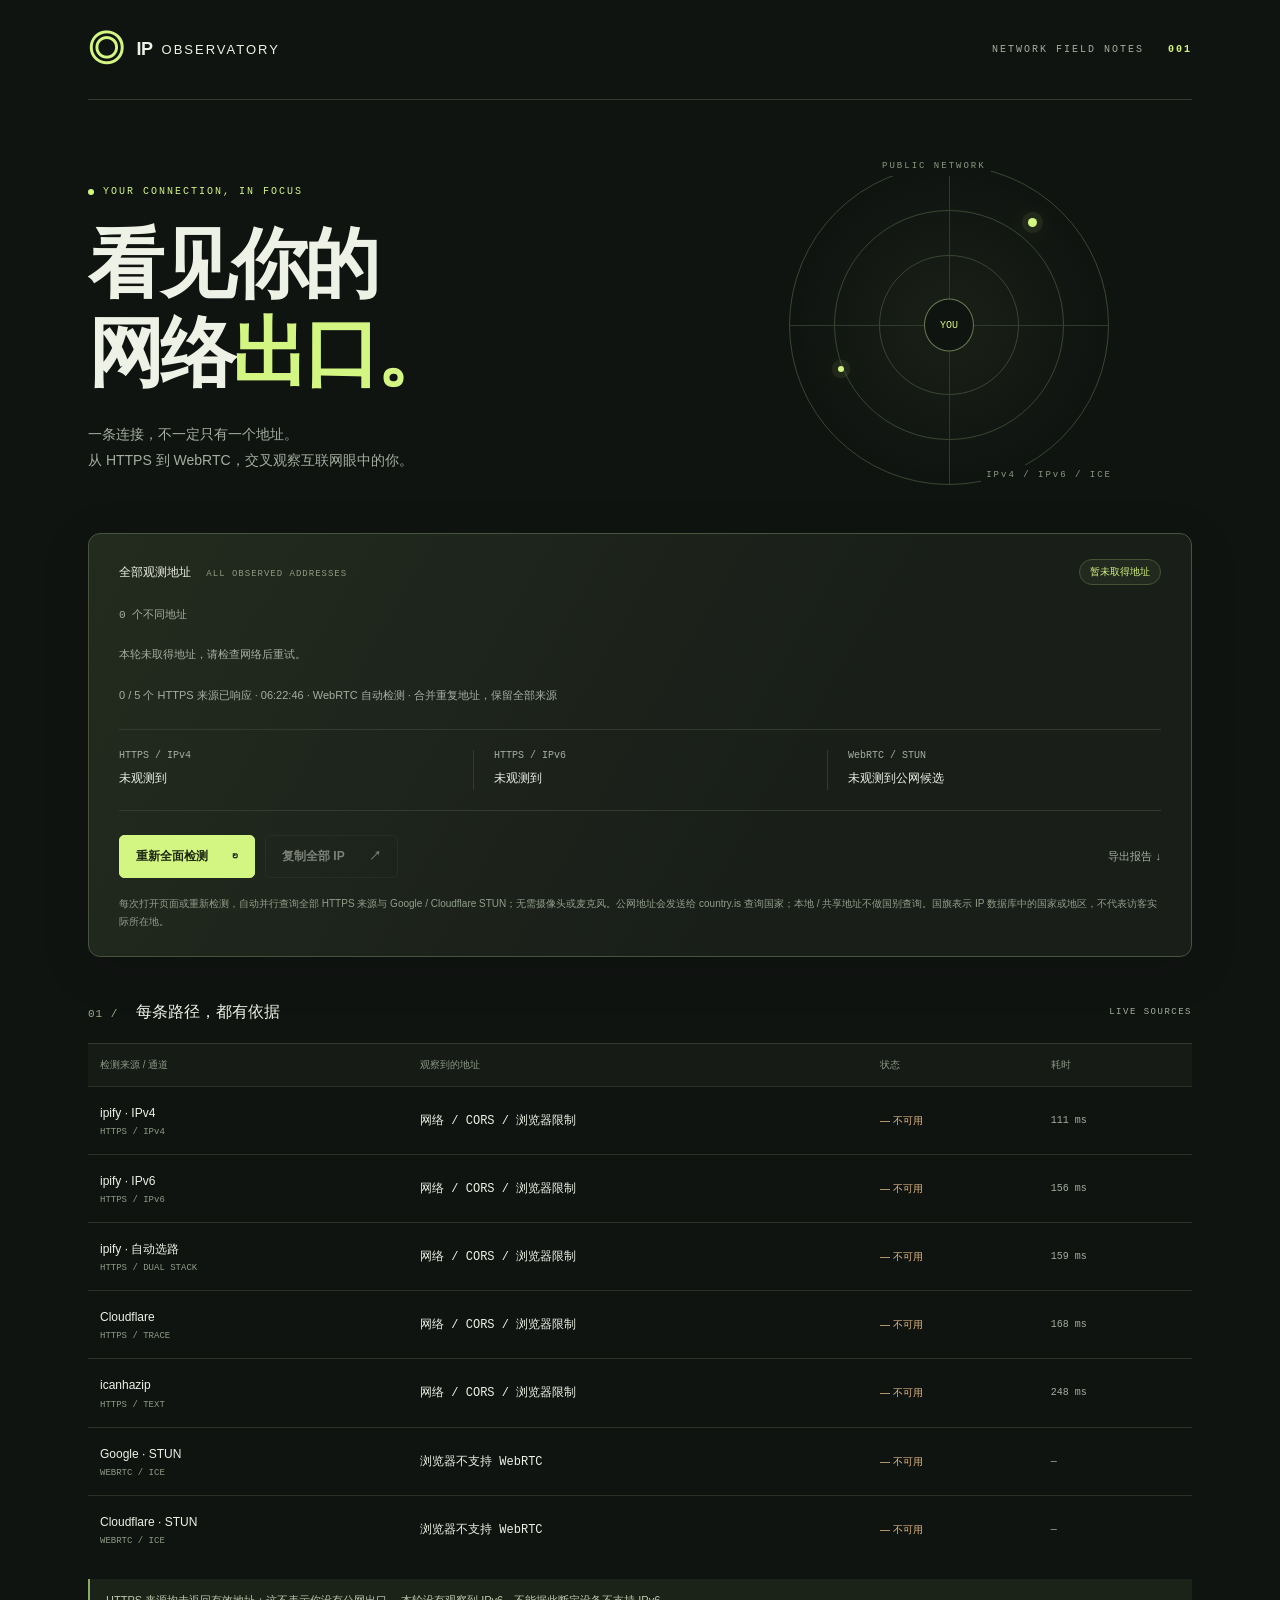
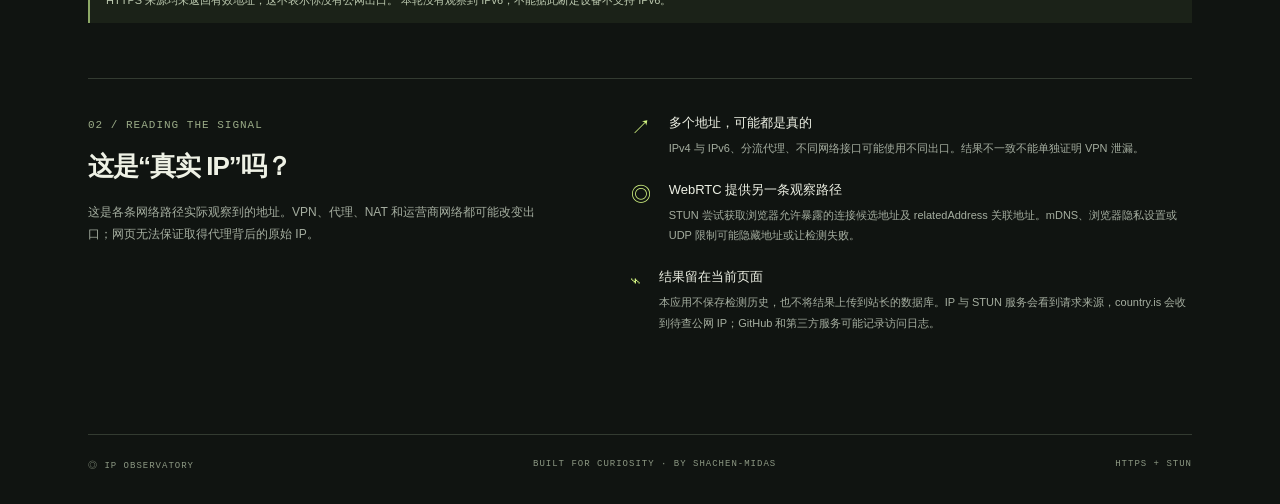
==== index.html @ 8e36e3ac "Show all observed IP addresses with country flags Run HTTPS and both STUN probes automatically on lo" ====
<!doctype html>
<html lang="zh-CN">
<head>
  <meta charset="utf-8">
  <meta name="viewport" content="width=device-width, initial-scale=1">
  <meta name="description" content="用多个独立来源检测你的公网 IPv4、IPv6 与 WebRTC 网络地址。看清每条连接的出口。">
  <meta name="referrer" content="no-referrer">
  <meta http-equiv="Content-Security-Policy" content="default-src 'self'; script-src 'self'; style-src 'self'; connect-src https://api.ipify.org https://api6.ipify.org https://api64.ipify.org https://www.cloudflare.com https://icanhazip.com https://api.country.is; img-src 'self' data:; base-uri 'none'; form-action 'none'; object-src 'none'">
  <meta name="theme-color" content="#101411">
  <title>IP Observatory · 看见你的网络出口</title>
  <link rel="icon" href="./favicon.svg" type="image/svg+xml">
  <link rel="stylesheet" href="./style.css">
  <script src="./app.js" defer></script>
</head>
<body>
  <div class="shell">
    <header><a class="brand" href="./" aria-label="IP Observatory 首页"><span class="brand-icon">◎</span> IP<span class="brand-light">OBSERVATORY</span></a><span class="edition">NETWORK FIELD NOTES <b>001</b></span></header>
    <main>
      <section class="intro"><div><p class="eyebrow"><span class="dot"></span> YOUR CONNECTION, IN FOCUS</p><h1>看见你的<br>网络<span class="accent">出口。</span></h1><p class="lede">一条连接，不一定只有一个地址。<br>从 HTTPS 到 WebRTC，交叉观察互联网眼中的你。</p></div><div class="radar" aria-hidden="true"><div class="ring r1"></div><div class="ring r2"></div><div class="ring r3"></div><div class="cross horizontal"></div><div class="cross vertical"></div><span class="radar-center">YOU</span><span class="radar-point p1"></span><span class="radar-point p2"></span><span class="radar-label">PUBLIC NETWORK</span><span class="radar-number">IPv4 / IPv6 / ICE</span></div></section>
      <section class="reading" aria-labelledby="reading-title">
        <div class="section-top"><h2 id="reading-title">全部观测地址 <span>ALL OBSERVED ADDRESSES</span></h2><span id="run-status" role="status">准备检测</span></div>
        <p id="address-count" class="address-count" role="status">正在收集地址…</p><div id="all-addresses" class="address-grid"></div>
        <p id="observation-note" class="muted">等待查询源响应。所有结果均来自本次连接。</p>
        <div class="metrics"><div><span>HTTPS / IPv4</span><strong id="ipv4">检测中…</strong></div><div><span>HTTPS / IPv6</span><strong id="ipv6">检测中…</strong></div><div><span>WebRTC / STUN</span><strong id="rtc-summary">检测中…</strong></div></div>
        <div class="action-row"><button id="refresh" class="button primary">重新全面检测 <span>↻</span></button><button id="copy" class="button secondary" disabled>复制全部 IP <span>↗</span></button><button id="export" class="text-button" disabled>导出报告 ↓</button></div>
        <p class="disclosure">每次打开页面或重新检测，自动并行查询全部 HTTPS 来源与 Google / Cloudflare STUN；无需摄像头或麦克风。公网地址会发送给 country.is 查询国家；本地 / 共享地址不做国别查询。国旗表示 IP 数据库中的国家或地区，不代表访客实际所在地。</p>
      </section>
      <section class="sources" aria-labelledby="sources-title"><div class="section-heading"><h2 id="sources-title"><span class="index">01 /</span> 每条路径，都有依据</h2><span class="mono">LIVE SOURCES</span></div><div class="table-wrap"><table><thead><tr><th>检测来源 / 通道</th><th>观察到的地址</th><th>状态</th><th>耗时</th></tr></thead><tbody id="source-rows"></tbody></table></div><p id="comparison" class="observation" role="status">正在对照各来源的观测结果…</p></section>
      <section class="explain"><div><span class="index">02 / READING THE SIGNAL</span><h2>这是“真实 IP”吗？</h2><p>这是各条网络路径实际观察到的地址。VPN、代理、NAT 和运营商网络都可能改变出口；网页无法保证取得代理背后的原始 IP。</p></div><div class="notes"><article><span>↗</span><div><h3>多个地址，可能都是真的</h3><p>IPv4 与 IPv6、分流代理、不同网络接口可能使用不同出口。结果不一致不能单独证明 VPN 泄漏。</p></div></article><article><span>◎</span><div><h3>WebRTC 提供另一条观察路径</h3><p>STUN 尝试获取浏览器允许暴露的连接候选地址及 relatedAddress 关联地址。mDNS、浏览器隐私设置或 UDP 限制可能隐藏地址或让检测失败。</p></div></article><article><span>⌁</span><div><h3>结果留在当前页面</h3><p>本应用不保存检测历史，也不将结果上传到站长的数据库。IP 与 STUN 服务会看到请求来源，country.is 会收到待查公网 IP；GitHub 和第三方服务可能记录访问日志。</p></div></article></div></section>
      <noscript><p class="observation">此检测需要 JavaScript。请启用后重新加载页面。</p></noscript>
      <p id="notice" class="notice" role="status"></p>
    </main>
    <footer><span>◎ IP OBSERVATORY</span><span>BUILT FOR CURIOSITY · BY SHACHEN-MIDAS</span><span>HTTPS + STUN</span></footer>
  </div>
</body>
</html>
---- style.css ----
:root{color-scheme:dark;--bg:#101411;--panel:#191e19;--line:#333b31;--text:#eef1e5;--muted:#a5aea0;--lime:#d3f582;--mono:ui-monospace,SFMono-Regular,Consolas,monospace}*{box-sizing:border-box}body{margin:0;background:var(--bg);color:var(--text);font-family:Inter,-apple-system,BlinkMacSystemFont,"Segoe UI","PingFang SC","Microsoft YaHei",sans-serif}button,a{-webkit-tap-highlight-color:transparent}button{font:inherit;cursor:pointer}button:disabled{cursor:default;opacity:.45}button:focus-visible,a:focus-visible{outline:2px solid var(--lime);outline-offset:5px}a{color:inherit;text-decoration:none}.shell{max-width:1200px;padding:0 48px;margin:auto}header{height:100px;display:flex;justify-content:space-between;align-items:center;border-bottom:1px solid var(--line)}.brand{display:flex;gap:9px;align-items:center;font-weight:800;font-size:18px;letter-spacing:-.5px}.brand-icon{font-size:36px;color:var(--lime);margin-right:4px}.brand-light{font-weight:400;font-size:13px;letter-spacing:2px}.edition{font:10px var(--mono);letter-spacing:2px;color:var(--muted)}.edition b{color:var(--lime);margin-left:16px}.intro{display:grid;grid-template-columns:1.2fr 1fr;align-items:center;gap:35px;padding:65px 0 48px}.eyebrow{font:10px var(--mono);letter-spacing:2px;color:var(--lime);display:flex;align-items:center;gap:9px}.dot{width:6px;height:6px;background:var(--lime);border-radius:50%;display:inline-block}h1{font-size:clamp(48px,6vw,76px);line-height:1.17;letter-spacing:-4px;margin:23px 0}.accent{color:var(--lime)}.lede{font-size:14px;line-height:1.9;color:var(--muted);margin:0}.radar{width:320px;height:320px;justify-self:center;position:relative;background:radial-gradient(circle,#d3f5820d,transparent 68%)}.ring{border:1px solid #3a4633;border-radius:50%;position:absolute;inset:0}.r2{inset:45px}.r3{inset:90px}.cross{position:absolute;background:#303b2d}.horizontal{height:1px;width:100%;top:50%}.vertical{width:1px;height:100%;left:50%}.radar-center{position:absolute;top:50%;left:50%;transform:translate(-50%,-50%);border:1px solid #687751;background:var(--bg);border-radius:50%;padding:20px 15px;font:10px var(--mono);color:var(--lime)}.radar-point{width:9px;height:9px;border-radius:50%;background:var(--lime);position:absolute;box-shadow:0 0 0 6px #d3f58212,0 0 24px #d3f58260}.p1{top:53px;right:72px}.p2{bottom:113px;left:49px;width:6px;height:6px}.radar-label,.radar-number{position:absolute;font:9px var(--mono);letter-spacing:2px;color:#899880;background:var(--bg);padding:5px}.radar-label{top:-9px;left:88px}.radar-number{bottom:0;right:-8px}.reading{border:1px solid #48533e;border-radius:12px;padding:25px 30px;background:linear-gradient(120deg,#232b1e,var(--panel) 65%);box-shadow:0 12px 50px #0002}.section-top{display:flex;justify-content:space-between;align-items:center;gap:10px}.section-top h2{font-size:12px;font-weight:500;margin:0}.section-top h2 span{color:#8e9b81;font:9px var(--mono);letter-spacing:1px;margin-left:12px}#run-status{font-size:10px;color:var(--lime);background:#d3f5820c;border:1px solid #475336;border-radius:20px;padding:5px 10px;white-space:nowrap}.primary-line{display:flex;align-items:center;gap:20px;justify-content:space-between;margin-top:27px}.primary-ip{font:clamp(25px,4.3vw,52px) var(--mono);font-weight:500;letter-spacing:-2px;color:var(--lime);margin:0;overflow-wrap:anywhere;min-width:0}.icon-button{white-space:nowrap;font-size:11px;color:var(--muted);background:transparent;border:1px solid var(--line);border-radius:6px;padding:9px 12px}.muted{font-size:11px;color:var(--muted);line-height:1.7}.metrics{display:grid;grid-template-columns:1fr 1fr 1fr;border-top:1px solid var(--line);border-bottom:1px solid var(--line);margin-top:25px;padding:20px 0;gap:20px}.metrics>div+div{border-left:1px solid var(--line);padding-left:20px}.metrics span{display:block;font:10px var(--mono);color:var(--muted);margin-bottom:9px}.metrics strong{font:12px var(--mono);line-height:1.6;overflow-wrap:anywhere;display:block}.action-row{display:flex;gap:10px;margin-top:24px;align-items:center}.button{font-size:12px;font-weight:600;padding:12px 16px;border-radius:5px;border:1px solid var(--line);display:flex;gap:24px;justify-content:space-between}.primary{background:var(--lime);color:#1c2714;border-color:var(--lime)}.secondary{background:transparent;color:var(--text)}.button:hover:not(:disabled){filter:brightness(1.13)}.text-button{background:none;border:0;color:var(--muted);font-size:11px;margin-left:auto;padding:12px 0}.disclosure{font-size:10px;line-height:1.8;color:#929e8b;margin:17px 0 0}.sources{margin-top:45px}.section-heading{display:flex;justify-content:space-between;align-items:center;margin-bottom:20px}.section-heading h2{font-size:16px;font-weight:500;margin:0}.index{font:11px var(--mono);color:#9aab87;letter-spacing:1px;margin-right:13px}.mono{font:9px var(--mono);letter-spacing:1.5px;color:var(--muted)}.table-wrap{overflow-x:auto;border-top:1px solid var(--line)}table{width:100%;border-collapse:collapse;text-align:left;font-size:12px}th{color:#8b9784;font-weight:400;font-size:10px;padding:14px 12px;background:#161b16}td{padding:17px 12px;border-top:1px solid #2a3228;line-height:1.6}td:first-child{width:29%}td:nth-child(2){font:12px var(--mono);overflow-wrap:anywhere;max-width:350px}td:last-child{font:10px var(--mono);color:var(--muted);white-space:nowrap}td small{display:block;font:9px var(--mono);color:#8e9b86;margin-top:4px}.status{font-size:10px;white-space:nowrap;color:var(--muted)}.status.ok{color:var(--lime)}.status.error{color:#e7bc84}.observation{font-size:11px;line-height:1.8;background:#1b2218;border-left:2px solid #8da866;padding:12px 16px;color:#bcc9af;margin:16px 0 0}.explain{border-top:1px solid var(--line);margin-top:55px;padding:35px 0 45px;display:grid;grid-template-columns:1fr 1.2fr;gap:75px}.explain h2{font-size:26px;letter-spacing:-1px;margin:17px 0}.explain p{font-size:12px;line-height:1.9;color:var(--muted);margin:0}.notes article{display:flex;gap:18px;margin-bottom:22px}.notes article>span{color:var(--lime);font-size:20px}.notes h3{font-size:13px;font-weight:500;margin:0 0 6px}.notes p{font-size:11px}footer{border-top:1px solid var(--line);padding:24px 0 35px;display:flex;justify-content:space-between;font:9px var(--mono);letter-spacing:1px;color:#8c9883}.notice{font-size:12px;color:var(--lime);min-height:18px;margin:0 0 15px}@media(max-width:700px){.shell{padding:0 20px}header{height:76px}.edition{display:none}.intro{padding:38px 0 30px;gap:5px;grid-template-columns:1.3fr .8fr}h1{font-size:45px;letter-spacing:-2px}.eyebrow{font-size:8px;letter-spacing:1px}.lede{font-size:11px}.radar{width:135px;height:135px}.r2{inset:20px}.r3{inset:40px}.radar-center{padding:10px 7px;font-size:7px}.p1{top:25px;right:26px}.p2{bottom:40px;left:15px}.radar-label{display:none}.radar-number{font-size:6px;right:-5px;bottom:-16px;letter-spacing:.5px}.reading{padding:20px 17px}.section-top h2 span{display:none}.primary-ip{font-size:29px;letter-spacing:-1px}.primary-line{gap:10px}.metrics{grid-template-columns:1fr;gap:14px;padding:17px 0}.metrics>div{display:grid;grid-template-columns:105px 1fr}.metrics>div+div{padding:0;border:0}.metrics span{margin:3px 0 0}.action-row{flex-wrap:wrap}.button{font-size:11px;padding:11px;gap:10px}.text-button{font-size:10px}.section-heading h2{font-size:14px}.section-heading>.mono{display:none}td,th{padding:12px 8px}td:first-child{min-width:115px}td:nth-child(2){min-width:145px}.explain{grid-template-columns:1fr;gap:27px;margin-top:35px}.explain h2{font-size:24px}footer{gap:20px;line-height:1.7;font-size:8px}footer>span:last-child{display:none}}@media(prefers-reduced-motion:no-preference){.radar-point{animation:signal 4s ease-in-out infinite}.p2{animation-delay:2s}@keyframes signal{50%{box-shadow:0 0 0 10px #d3f58208,0 0 30px #d3f58280}}}

/* Every observed address has equal prominence; long IPv6 strings wrap. */
.address-count{font:11px var(--mono);color:var(--muted);margin:22px 0 12px}
.address-grid{display:grid;grid-template-columns:repeat(auto-fit,minmax(min(100%,310px),1fr));gap:12px}
.address-card{border:1px solid #48533e;border-radius:7px;padding:17px;background:#10141160;min-width:0}
.address-card strong{display:block;font:17px var(--mono);line-height:1.65;color:var(--lime);overflow-wrap:anywhere}
.address-card p{font-size:10px;line-height:1.8;color:var(--muted);margin:9px 0 0;overflow-wrap:anywhere}
.source-address+.source-address{margin-top:14px}
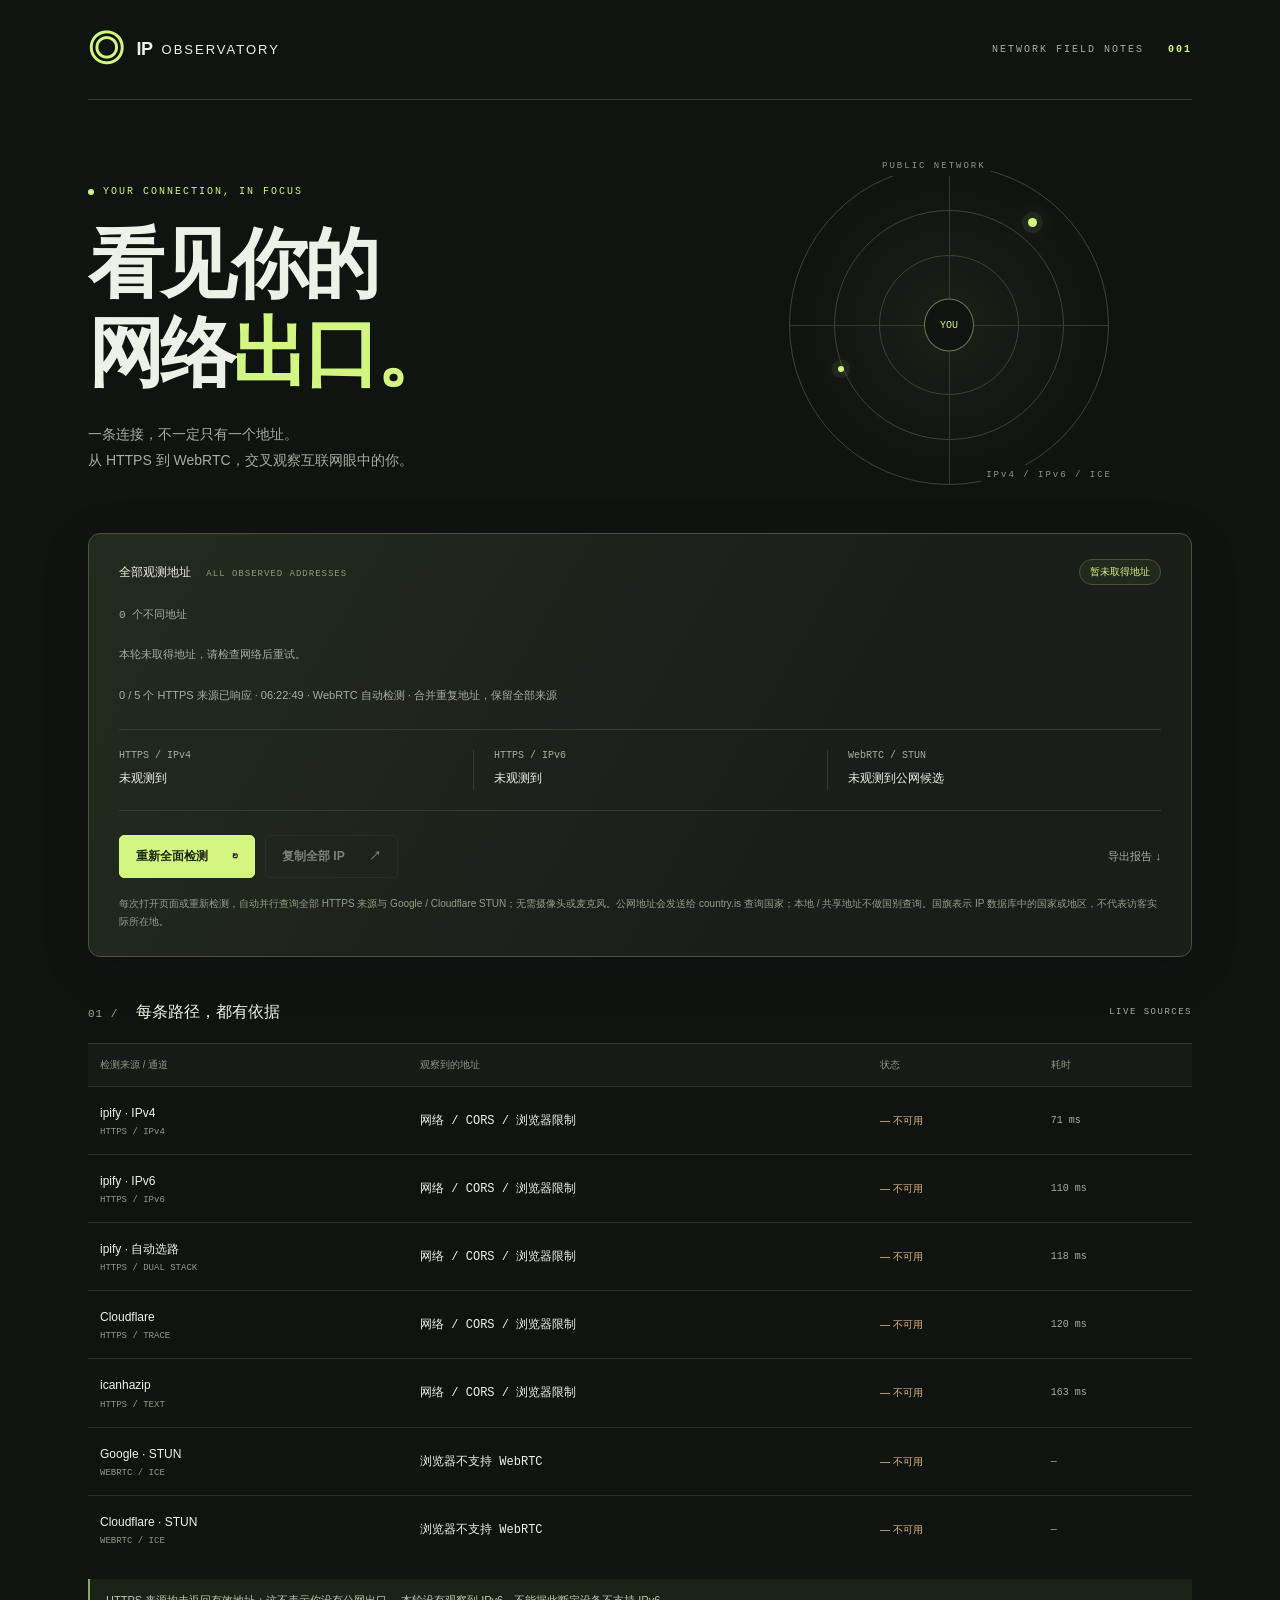
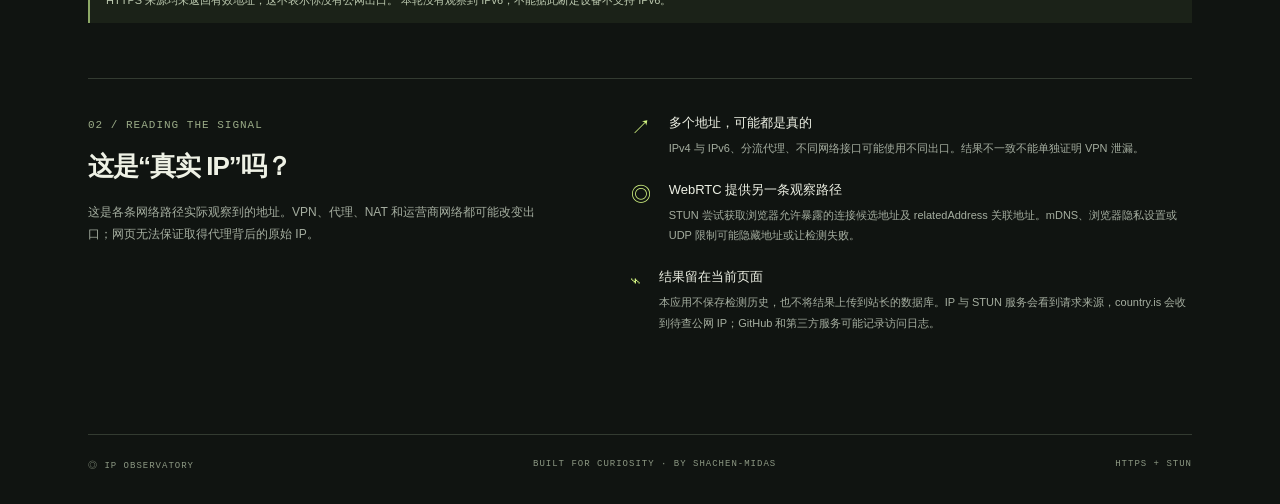
==== commit f212bad5: "Prevent stale assets from leaving IP detection stuck Reproduced both old-script/new-HTML and new-scr" ====
--- a/index.html
+++ b/index.html
@@ -1,5 +1,5 @@
 <!doctype html>
-<html lang="zh-CN">
+<html lang="zh-CN" data-asset-version="20261010-3">
 <head>
   <meta charset="utf-8">
   <meta name="viewport" content="width=device-width, initial-scale=1">
@@ -9,8 +9,8 @@
   <meta name="theme-color" content="#101411">
   <title>IP Observatory · 看见你的网络出口</title>
   <link rel="icon" href="./favicon.svg" type="image/svg+xml">
-  <link rel="stylesheet" href="./style.css">
-  <script src="./app.js" defer></script>
+  <link rel="stylesheet" href="./style.css?v=20261010-3">
+  <script src="./app.js?v=20261010-3" defer></script>
 </head>
 <body>
   <div class="shell">
@@ -19,16 +19,16 @@
       <section class="intro"><div><p class="eyebrow"><span class="dot"></span> YOUR CONNECTION, IN FOCUS</p><h1>看见你的<br>网络<span class="accent">出口。</span></h1><p class="lede">一条连接，不一定只有一个地址。<br>从 HTTPS 到 WebRTC，交叉观察互联网眼中的你。</p></div><div class="radar" aria-hidden="true"><div class="ring r1"></div><div class="ring r2"></div><div class="ring r3"></div><div class="cross horizontal"></div><div class="cross vertical"></div><span class="radar-center">YOU</span><span class="radar-point p1"></span><span class="radar-point p2"></span><span class="radar-label">PUBLIC NETWORK</span><span class="radar-number">IPv4 / IPv6 / ICE</span></div></section>
       <section class="reading" aria-labelledby="reading-title">
         <div class="section-top"><h2 id="reading-title">全部观测地址 <span>ALL OBSERVED ADDRESSES</span></h2><span id="run-status" role="status">准备检测</span></div>
-        <p id="address-count" class="address-count" role="status">正在收集地址…</p><div id="all-addresses" class="address-grid"></div>
+        <p id="address-count" class="address-count" role="status">等待检测程序启动…</p><div id="all-addresses" class="address-grid"></div>
         <p id="observation-note" class="muted">等待查询源响应。所有结果均来自本次连接。</p>
-        <div class="metrics"><div><span>HTTPS / IPv4</span><strong id="ipv4">检测中…</strong></div><div><span>HTTPS / IPv6</span><strong id="ipv6">检测中…</strong></div><div><span>WebRTC / STUN</span><strong id="rtc-summary">检测中…</strong></div></div>
+        <div class="metrics"><div><span>HTTPS / IPv4</span><strong id="ipv4">等待启动</strong></div><div><span>HTTPS / IPv6</span><strong id="ipv6">等待启动</strong></div><div><span>WebRTC / STUN</span><strong id="rtc-summary">等待启动</strong></div></div>
         <div class="action-row"><button id="refresh" class="button primary">重新全面检测 <span>↻</span></button><button id="copy" class="button secondary" disabled>复制全部 IP <span>↗</span></button><button id="export" class="text-button" disabled>导出报告 ↓</button></div>
         <p class="disclosure">每次打开页面或重新检测，自动并行查询全部 HTTPS 来源与 Google / Cloudflare STUN；无需摄像头或麦克风。公网地址会发送给 country.is 查询国家；本地 / 共享地址不做国别查询。国旗表示 IP 数据库中的国家或地区，不代表访客实际所在地。</p>
       </section>
       <section class="sources" aria-labelledby="sources-title"><div class="section-heading"><h2 id="sources-title"><span class="index">01 /</span> 每条路径，都有依据</h2><span class="mono">LIVE SOURCES</span></div><div class="table-wrap"><table><thead><tr><th>检测来源 / 通道</th><th>观察到的地址</th><th>状态</th><th>耗时</th></tr></thead><tbody id="source-rows"></tbody></table></div><p id="comparison" class="observation" role="status">正在对照各来源的观测结果…</p></section>
       <section class="explain"><div><span class="index">02 / READING THE SIGNAL</span><h2>这是“真实 IP”吗？</h2><p>这是各条网络路径实际观察到的地址。VPN、代理、NAT 和运营商网络都可能改变出口；网页无法保证取得代理背后的原始 IP。</p></div><div class="notes"><article><span>↗</span><div><h3>多个地址，可能都是真的</h3><p>IPv4 与 IPv6、分流代理、不同网络接口可能使用不同出口。结果不一致不能单独证明 VPN 泄漏。</p></div></article><article><span>◎</span><div><h3>WebRTC 提供另一条观察路径</h3><p>STUN 尝试获取浏览器允许暴露的连接候选地址及 relatedAddress 关联地址。mDNS、浏览器隐私设置或 UDP 限制可能隐藏地址或让检测失败。</p></div></article><article><span>⌁</span><div><h3>结果留在当前页面</h3><p>本应用不保存检测历史，也不将结果上传到站长的数据库。IP 与 STUN 服务会看到请求来源，country.is 会收到待查公网 IP；GitHub 和第三方服务可能记录访问日志。</p></div></article></div></section>
       <noscript><p class="observation">此检测需要 JavaScript。请启用后重新加载页面。</p></noscript>
-      <p id="notice" class="notice" role="status"></p>
+      <p id="notice" class="notice" role="status">若检测长时间未启动，请重新加载页面，并确认浏览器允许 JavaScript。</p>
     </main>
     <footer><span>◎ IP OBSERVATORY</span><span>BUILT FOR CURIOSITY · BY SHACHEN-MIDAS</span><span>HTTPS + STUN</span></footer>
   </div>
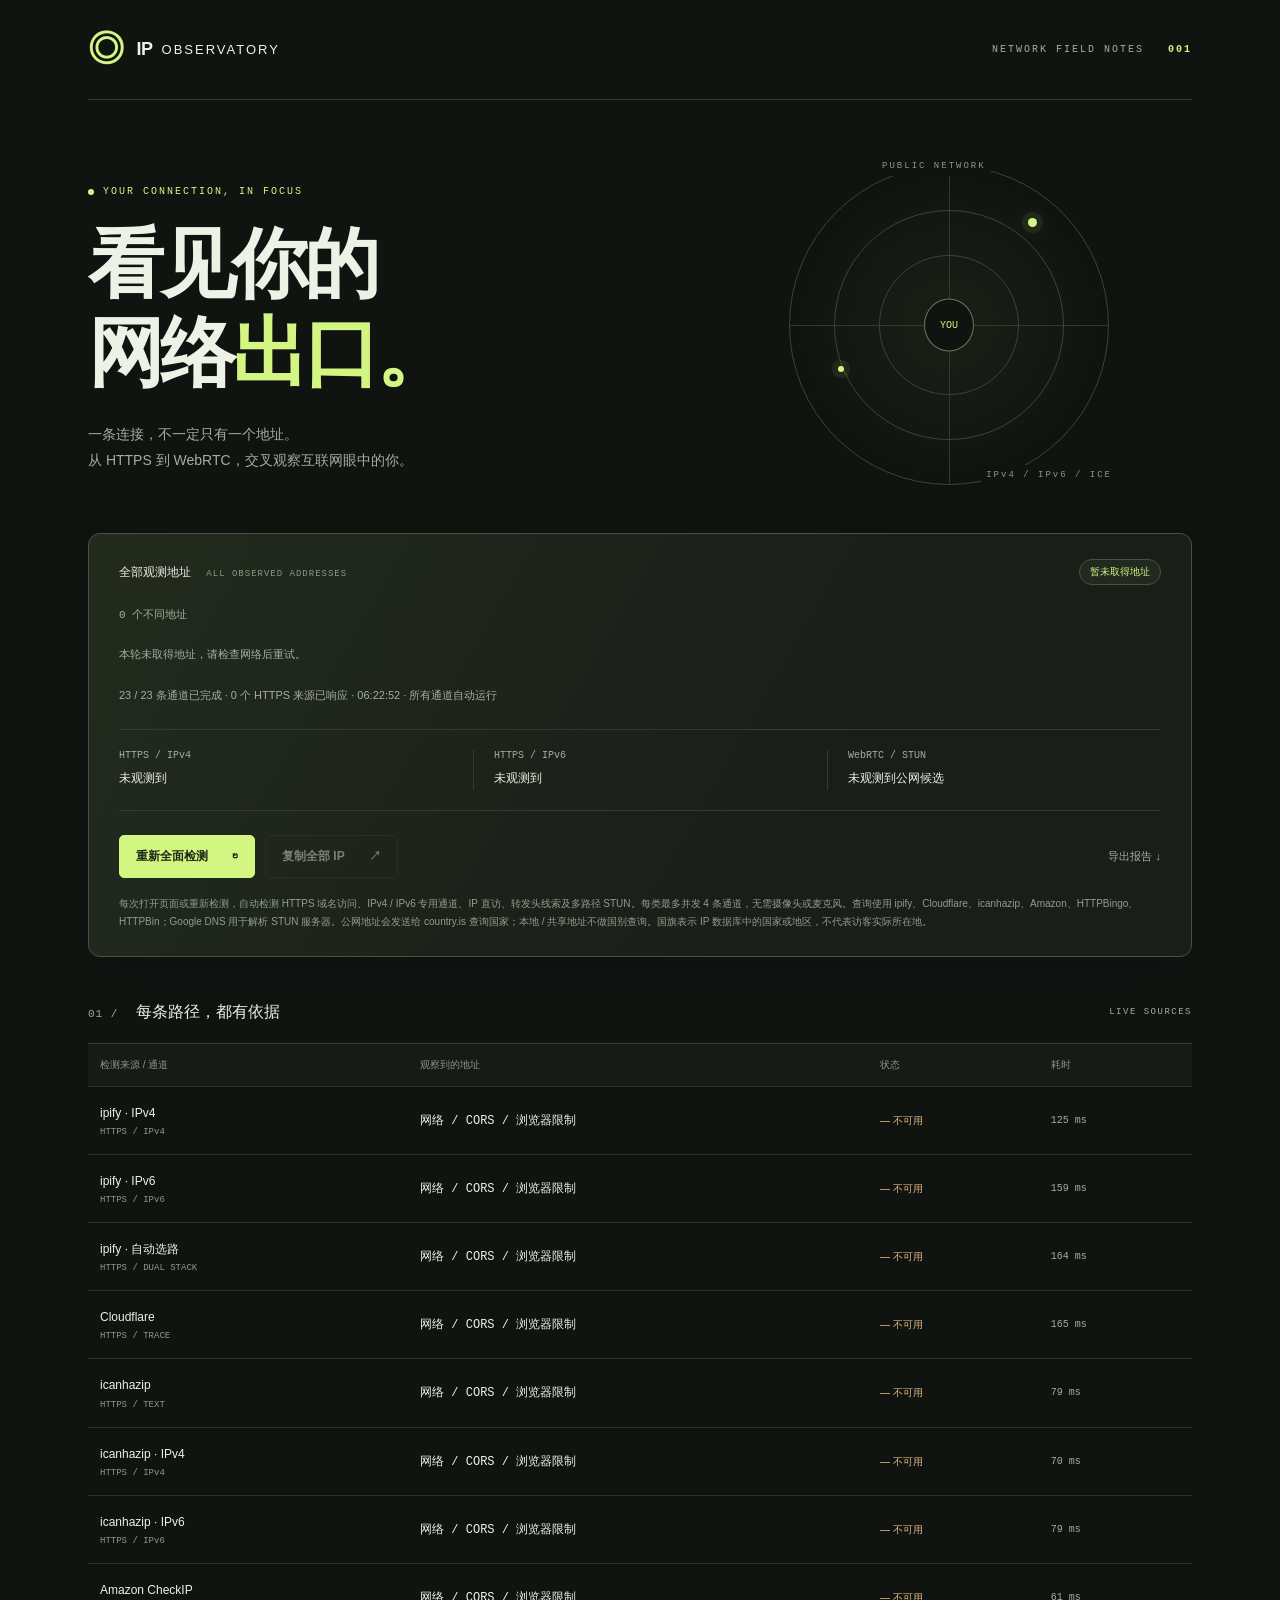
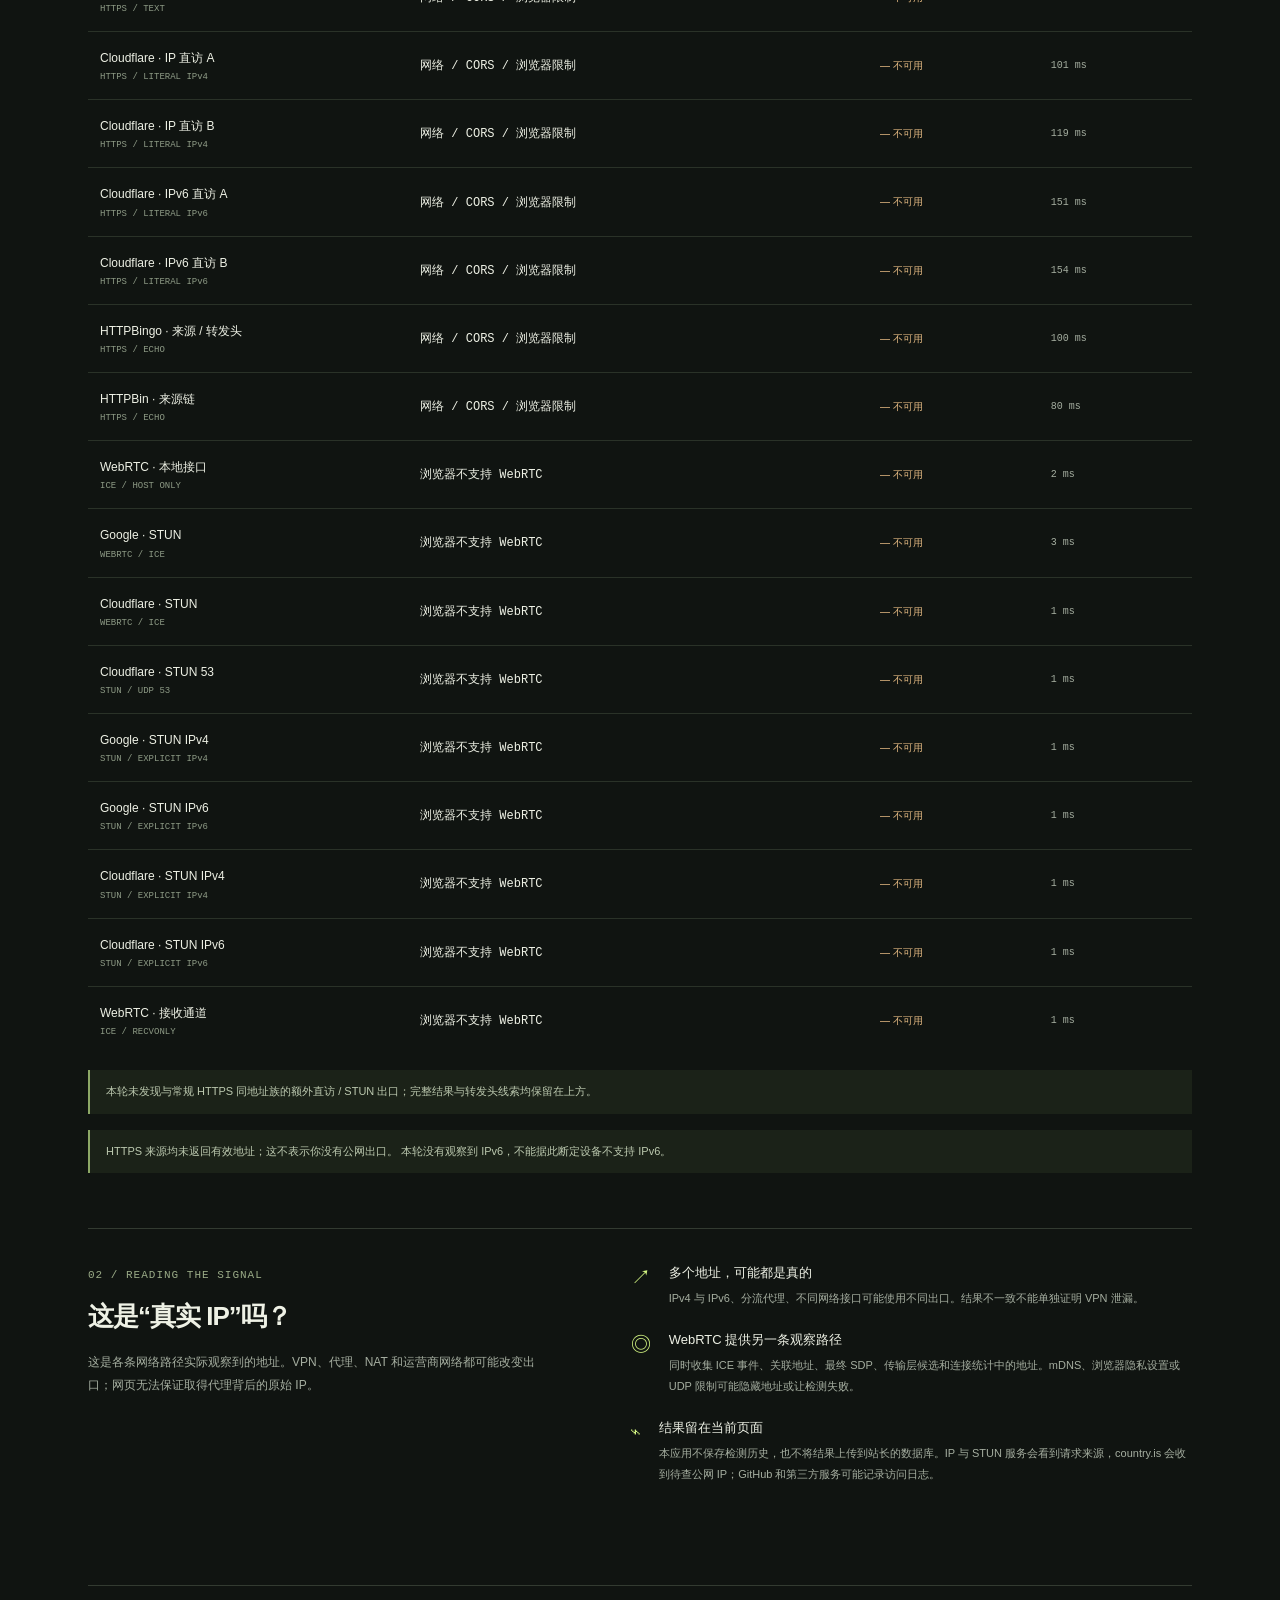
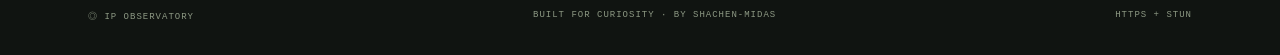
==== commit 4761aa01: "Expand IP observations across 23 automatic network paths Add family-specific and literal-address HTT" ====
--- a/index.html
+++ b/index.html
@@ -1,16 +1,16 @@
 <!doctype html>
-<html lang="zh-CN" data-asset-version="20261010-3">
+<html lang="zh-CN" data-asset-version="20261010-4">
 <head>
   <meta charset="utf-8">
   <meta name="viewport" content="width=device-width, initial-scale=1">
   <meta name="description" content="用多个独立来源检测你的公网 IPv4、IPv6 与 WebRTC 网络地址。看清每条连接的出口。">
   <meta name="referrer" content="no-referrer">
-  <meta http-equiv="Content-Security-Policy" content="default-src 'self'; script-src 'self'; style-src 'self'; connect-src https://api.ipify.org https://api6.ipify.org https://api64.ipify.org https://www.cloudflare.com https://icanhazip.com https://api.country.is; img-src 'self' data:; base-uri 'none'; form-action 'none'; object-src 'none'">
+  <meta http-equiv="Content-Security-Policy" content="default-src 'self'; script-src 'self'; style-src 'self'; connect-src https:; img-src 'self' data:; base-uri 'none'; form-action 'none'; object-src 'none'">
   <meta name="theme-color" content="#101411">
   <title>IP Observatory · 看见你的网络出口</title>
   <link rel="icon" href="./favicon.svg" type="image/svg+xml">
-  <link rel="stylesheet" href="./style.css?v=20261010-3">
-  <script src="./app.js?v=20261010-3" defer></script>
+  <link rel="stylesheet" href="./style.css?v=20261010-4">
+  <script src="./app.js?v=20261010-4" defer></script>
 </head>
 <body>
   <div class="shell">
@@ -23,10 +23,10 @@
         <p id="observation-note" class="muted">等待查询源响应。所有结果均来自本次连接。</p>
         <div class="metrics"><div><span>HTTPS / IPv4</span><strong id="ipv4">等待启动</strong></div><div><span>HTTPS / IPv6</span><strong id="ipv6">等待启动</strong></div><div><span>WebRTC / STUN</span><strong id="rtc-summary">等待启动</strong></div></div>
         <div class="action-row"><button id="refresh" class="button primary">重新全面检测 <span>↻</span></button><button id="copy" class="button secondary" disabled>复制全部 IP <span>↗</span></button><button id="export" class="text-button" disabled>导出报告 ↓</button></div>
-        <p class="disclosure">每次打开页面或重新检测，自动并行查询全部 HTTPS 来源与 Google / Cloudflare STUN；无需摄像头或麦克风。公网地址会发送给 country.is 查询国家；本地 / 共享地址不做国别查询。国旗表示 IP 数据库中的国家或地区，不代表访客实际所在地。</p>
+        <p class="disclosure">每次打开页面或重新检测，自动检测 HTTPS 域名访问、IPv4 / IPv6 专用通道、IP 直访、转发头线索及多路径 STUN。每类最多并发 4 条通道，无需摄像头或麦克风。查询使用 ipify、Cloudflare、icanhazip、Amazon、HTTPBingo、HTTPBin；Google DNS 用于解析 STUN 服务器。公网地址会发送给 country.is 查询国家；本地 / 共享地址不做国别查询。国旗表示 IP 数据库中的国家或地区，不代表访客实际所在地。</p>
       </section>
-      <section class="sources" aria-labelledby="sources-title"><div class="section-heading"><h2 id="sources-title"><span class="index">01 /</span> 每条路径，都有依据</h2><span class="mono">LIVE SOURCES</span></div><div class="table-wrap"><table><thead><tr><th>检测来源 / 通道</th><th>观察到的地址</th><th>状态</th><th>耗时</th></tr></thead><tbody id="source-rows"></tbody></table></div><p id="comparison" class="observation" role="status">正在对照各来源的观测结果…</p></section>
-      <section class="explain"><div><span class="index">02 / READING THE SIGNAL</span><h2>这是“真实 IP”吗？</h2><p>这是各条网络路径实际观察到的地址。VPN、代理、NAT 和运营商网络都可能改变出口；网页无法保证取得代理背后的原始 IP。</p></div><div class="notes"><article><span>↗</span><div><h3>多个地址，可能都是真的</h3><p>IPv4 与 IPv6、分流代理、不同网络接口可能使用不同出口。结果不一致不能单独证明 VPN 泄漏。</p></div></article><article><span>◎</span><div><h3>WebRTC 提供另一条观察路径</h3><p>STUN 尝试获取浏览器允许暴露的连接候选地址及 relatedAddress 关联地址。mDNS、浏览器隐私设置或 UDP 限制可能隐藏地址或让检测失败。</p></div></article><article><span>⌁</span><div><h3>结果留在当前页面</h3><p>本应用不保存检测历史，也不将结果上传到站长的数据库。IP 与 STUN 服务会看到请求来源，country.is 会收到待查公网 IP；GitHub 和第三方服务可能记录访问日志。</p></div></article></div></section>
+      <section class="sources" aria-labelledby="sources-title"><div class="section-heading"><h2 id="sources-title"><span class="index">01 /</span> 每条路径，都有依据</h2><span class="mono">LIVE SOURCES</span></div><div class="table-wrap"><table><thead><tr><th>检测来源 / 通道</th><th>观察到的地址</th><th>状态</th><th>耗时</th></tr></thead><tbody id="source-rows"></tbody></table></div><p id="path-summary" class="observation" role="status">正在准备路径对照…</p><p id="comparison" class="observation" role="status">正在对照各来源的观测结果…</p></section>
+      <section class="explain"><div><span class="index">02 / READING THE SIGNAL</span><h2>这是“真实 IP”吗？</h2><p>这是各条网络路径实际观察到的地址。VPN、代理、NAT 和运营商网络都可能改变出口；网页无法保证取得代理背后的原始 IP。</p></div><div class="notes"><article><span>↗</span><div><h3>多个地址，可能都是真的</h3><p>IPv4 与 IPv6、分流代理、不同网络接口可能使用不同出口。结果不一致不能单独证明 VPN 泄漏。</p></div></article><article><span>◎</span><div><h3>WebRTC 提供另一条观察路径</h3><p>同时收集 ICE 事件、关联地址、最终 SDP、传输层候选和连接统计中的地址。mDNS、浏览器隐私设置或 UDP 限制可能隐藏地址或让检测失败。</p></div></article><article><span>⌁</span><div><h3>结果留在当前页面</h3><p>本应用不保存检测历史，也不将结果上传到站长的数据库。IP 与 STUN 服务会看到请求来源，country.is 会收到待查公网 IP；GitHub 和第三方服务可能记录访问日志。</p></div></article></div></section>
       <noscript><p class="observation">此检测需要 JavaScript。请启用后重新加载页面。</p></noscript>
       <p id="notice" class="notice" role="status">若检测长时间未启动，请重新加载页面，并确认浏览器允许 JavaScript。</p>
     </main>
--- a/style.css
+++ b/style.css
@@ -7,3 +7,5 @@
 .address-card strong{display:block;font:17px var(--mono);line-height:1.65;color:var(--lime);overflow-wrap:anywhere}
 .address-card p{font-size:10px;line-height:1.8;color:var(--muted);margin:9px 0 0;overflow-wrap:anywhere}
 .source-address+.source-address{margin-top:14px}
+
+.evidence-tag{display:block;margin-top:8px;color:#b4cb99;font-size:10px;line-height:1.8}
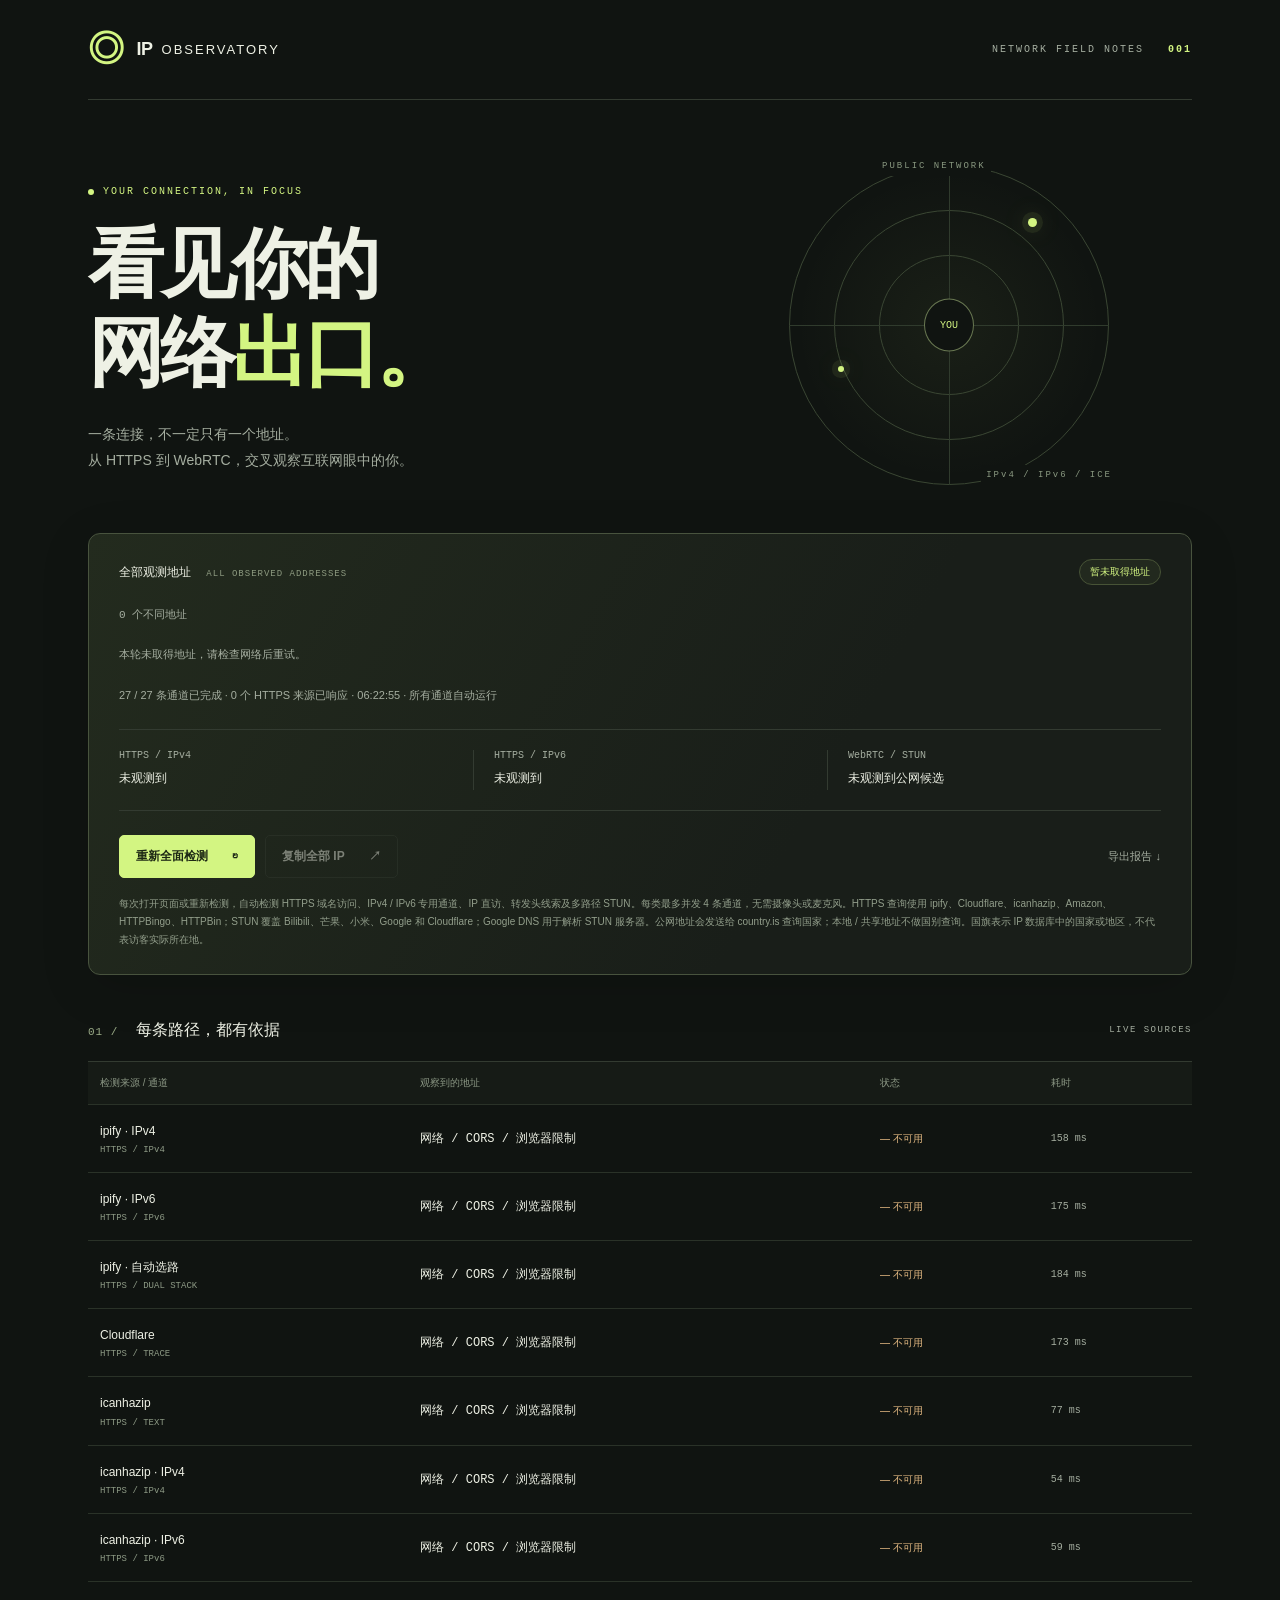
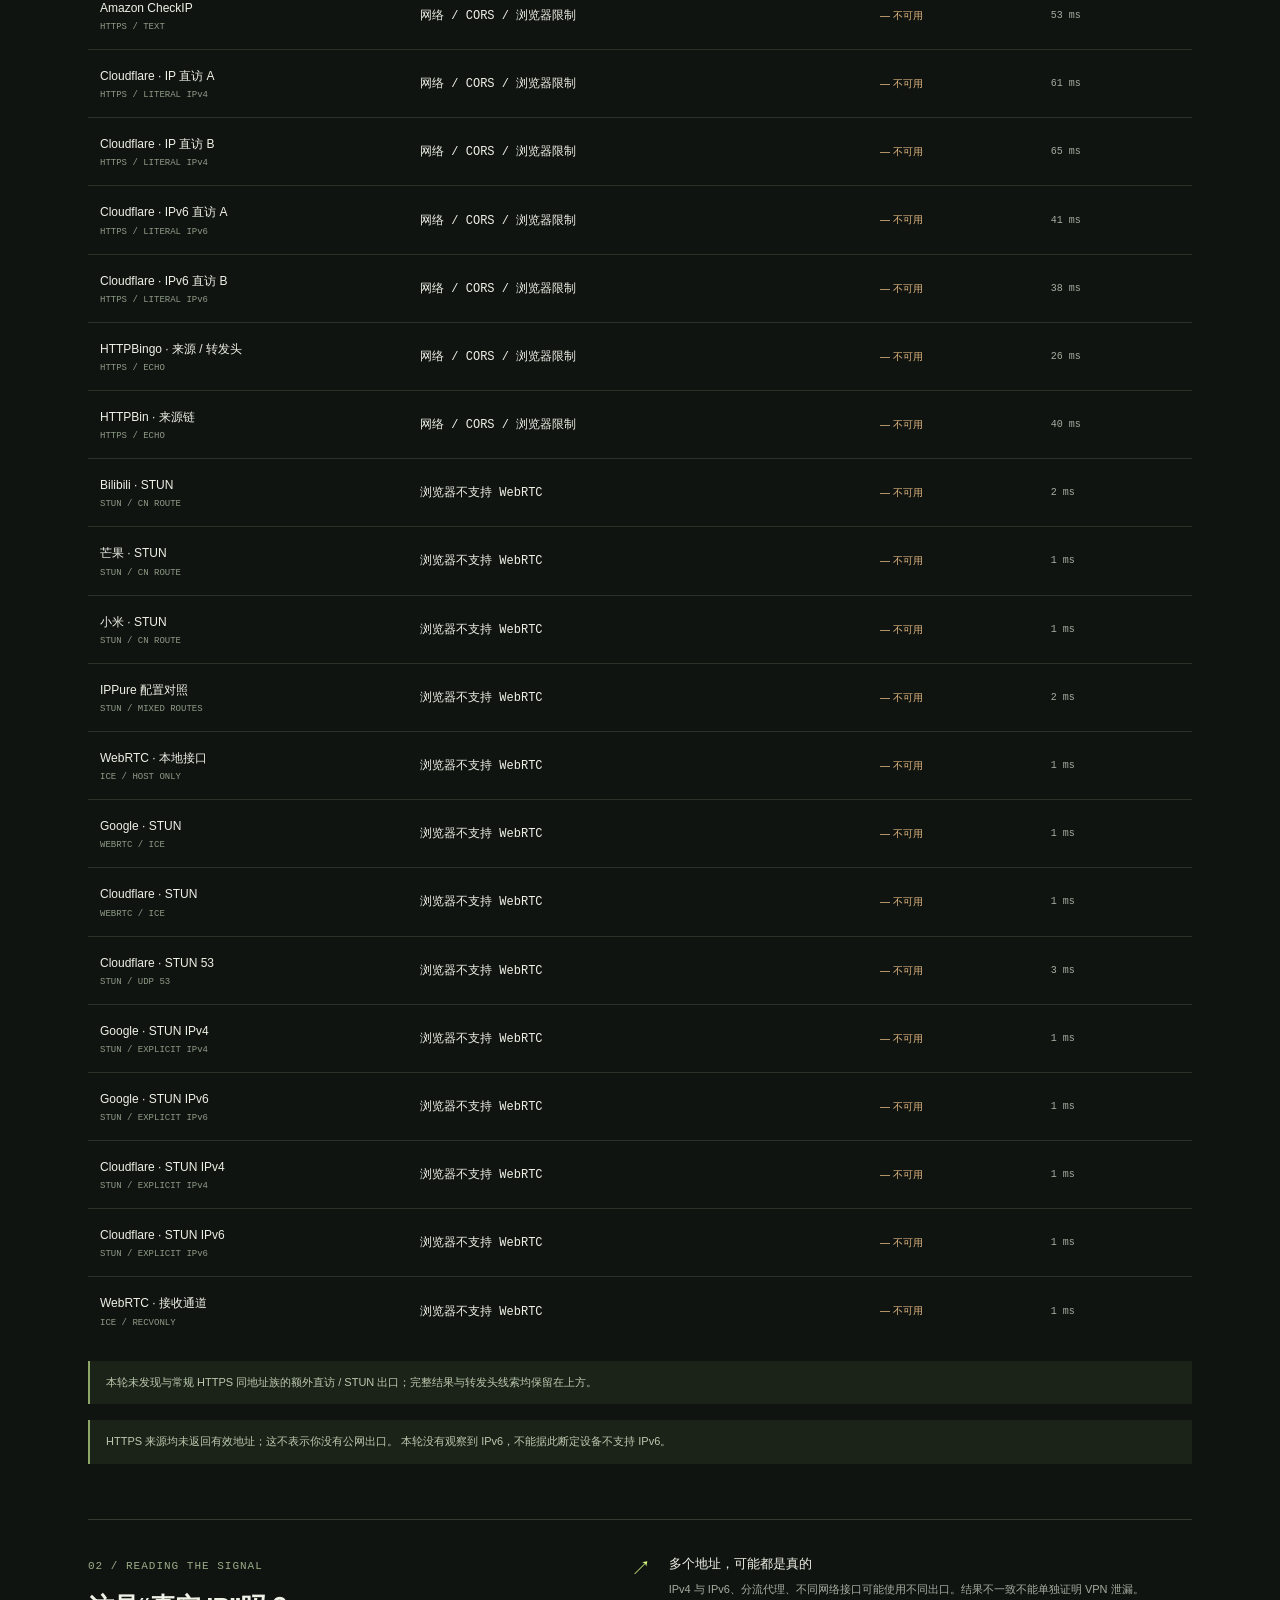
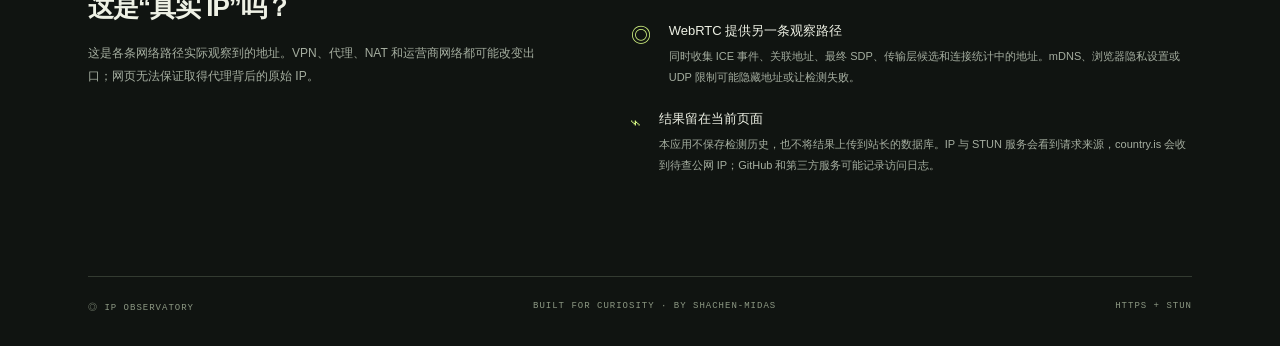
==== commit 8558e90b: "Add domestic STUN paths and IPPure comparison Probe Bilibili, HiTV, and MiWiFi individually and comp" ====
--- a/index.html
+++ b/index.html
@@ -1,5 +1,5 @@
 <!doctype html>
-<html lang="zh-CN" data-asset-version="20261010-4">
+<html lang="zh-CN" data-asset-version="20261010-5">
 <head>
   <meta charset="utf-8">
   <meta name="viewport" content="width=device-width, initial-scale=1">
@@ -9,8 +9,8 @@
   <meta name="theme-color" content="#101411">
   <title>IP Observatory · 看见你的网络出口</title>
   <link rel="icon" href="./favicon.svg" type="image/svg+xml">
-  <link rel="stylesheet" href="./style.css?v=20261010-4">
-  <script src="./app.js?v=20261010-4" defer></script>
+  <link rel="stylesheet" href="./style.css?v=20261010-5">
+  <script src="./app.js?v=20261010-5" defer></script>
 </head>
 <body>
   <div class="shell">
@@ -23,7 +23,7 @@
         <p id="observation-note" class="muted">等待查询源响应。所有结果均来自本次连接。</p>
         <div class="metrics"><div><span>HTTPS / IPv4</span><strong id="ipv4">等待启动</strong></div><div><span>HTTPS / IPv6</span><strong id="ipv6">等待启动</strong></div><div><span>WebRTC / STUN</span><strong id="rtc-summary">等待启动</strong></div></div>
         <div class="action-row"><button id="refresh" class="button primary">重新全面检测 <span>↻</span></button><button id="copy" class="button secondary" disabled>复制全部 IP <span>↗</span></button><button id="export" class="text-button" disabled>导出报告 ↓</button></div>
-        <p class="disclosure">每次打开页面或重新检测，自动检测 HTTPS 域名访问、IPv4 / IPv6 专用通道、IP 直访、转发头线索及多路径 STUN。每类最多并发 4 条通道，无需摄像头或麦克风。查询使用 ipify、Cloudflare、icanhazip、Amazon、HTTPBingo、HTTPBin；Google DNS 用于解析 STUN 服务器。公网地址会发送给 country.is 查询国家；本地 / 共享地址不做国别查询。国旗表示 IP 数据库中的国家或地区，不代表访客实际所在地。</p>
+        <p class="disclosure">每次打开页面或重新检测，自动检测 HTTPS 域名访问、IPv4 / IPv6 专用通道、IP 直访、转发头线索及多路径 STUN。每类最多并发 4 条通道，无需摄像头或麦克风。HTTPS 查询使用 ipify、Cloudflare、icanhazip、Amazon、HTTPBingo、HTTPBin；STUN 覆盖 Bilibili、芒果、小米、Google 和 Cloudflare；Google DNS 用于解析 STUN 服务器。公网地址会发送给 country.is 查询国家；本地 / 共享地址不做国别查询。国旗表示 IP 数据库中的国家或地区，不代表访客实际所在地。</p>
       </section>
       <section class="sources" aria-labelledby="sources-title"><div class="section-heading"><h2 id="sources-title"><span class="index">01 /</span> 每条路径，都有依据</h2><span class="mono">LIVE SOURCES</span></div><div class="table-wrap"><table><thead><tr><th>检测来源 / 通道</th><th>观察到的地址</th><th>状态</th><th>耗时</th></tr></thead><tbody id="source-rows"></tbody></table></div><p id="path-summary" class="observation" role="status">正在准备路径对照…</p><p id="comparison" class="observation" role="status">正在对照各来源的观测结果…</p></section>
       <section class="explain"><div><span class="index">02 / READING THE SIGNAL</span><h2>这是“真实 IP”吗？</h2><p>这是各条网络路径实际观察到的地址。VPN、代理、NAT 和运营商网络都可能改变出口；网页无法保证取得代理背后的原始 IP。</p></div><div class="notes"><article><span>↗</span><div><h3>多个地址，可能都是真的</h3><p>IPv4 与 IPv6、分流代理、不同网络接口可能使用不同出口。结果不一致不能单独证明 VPN 泄漏。</p></div></article><article><span>◎</span><div><h3>WebRTC 提供另一条观察路径</h3><p>同时收集 ICE 事件、关联地址、最终 SDP、传输层候选和连接统计中的地址。mDNS、浏览器隐私设置或 UDP 限制可能隐藏地址或让检测失败。</p></div></article><article><span>⌁</span><div><h3>结果留在当前页面</h3><p>本应用不保存检测历史，也不将结果上传到站长的数据库。IP 与 STUN 服务会看到请求来源，country.is 会收到待查公网 IP；GitHub 和第三方服务可能记录访问日志。</p></div></article></div></section>
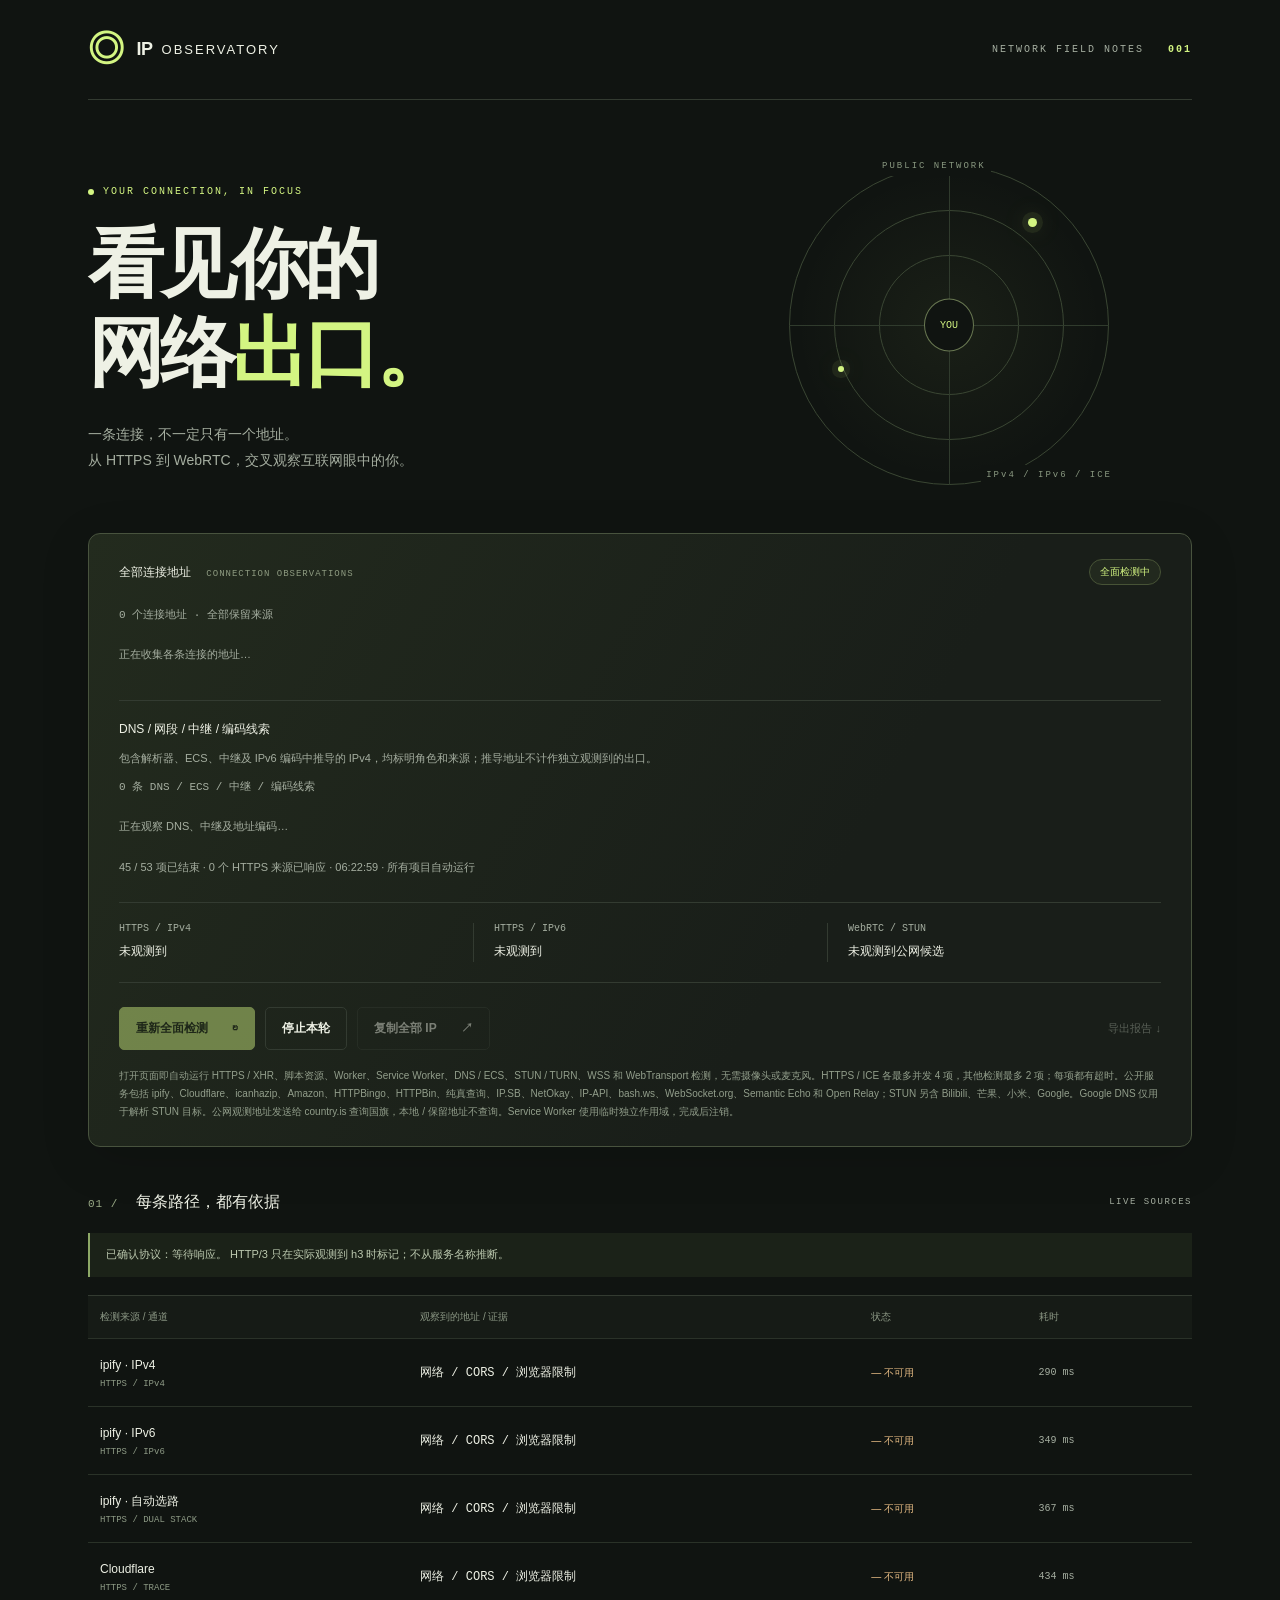
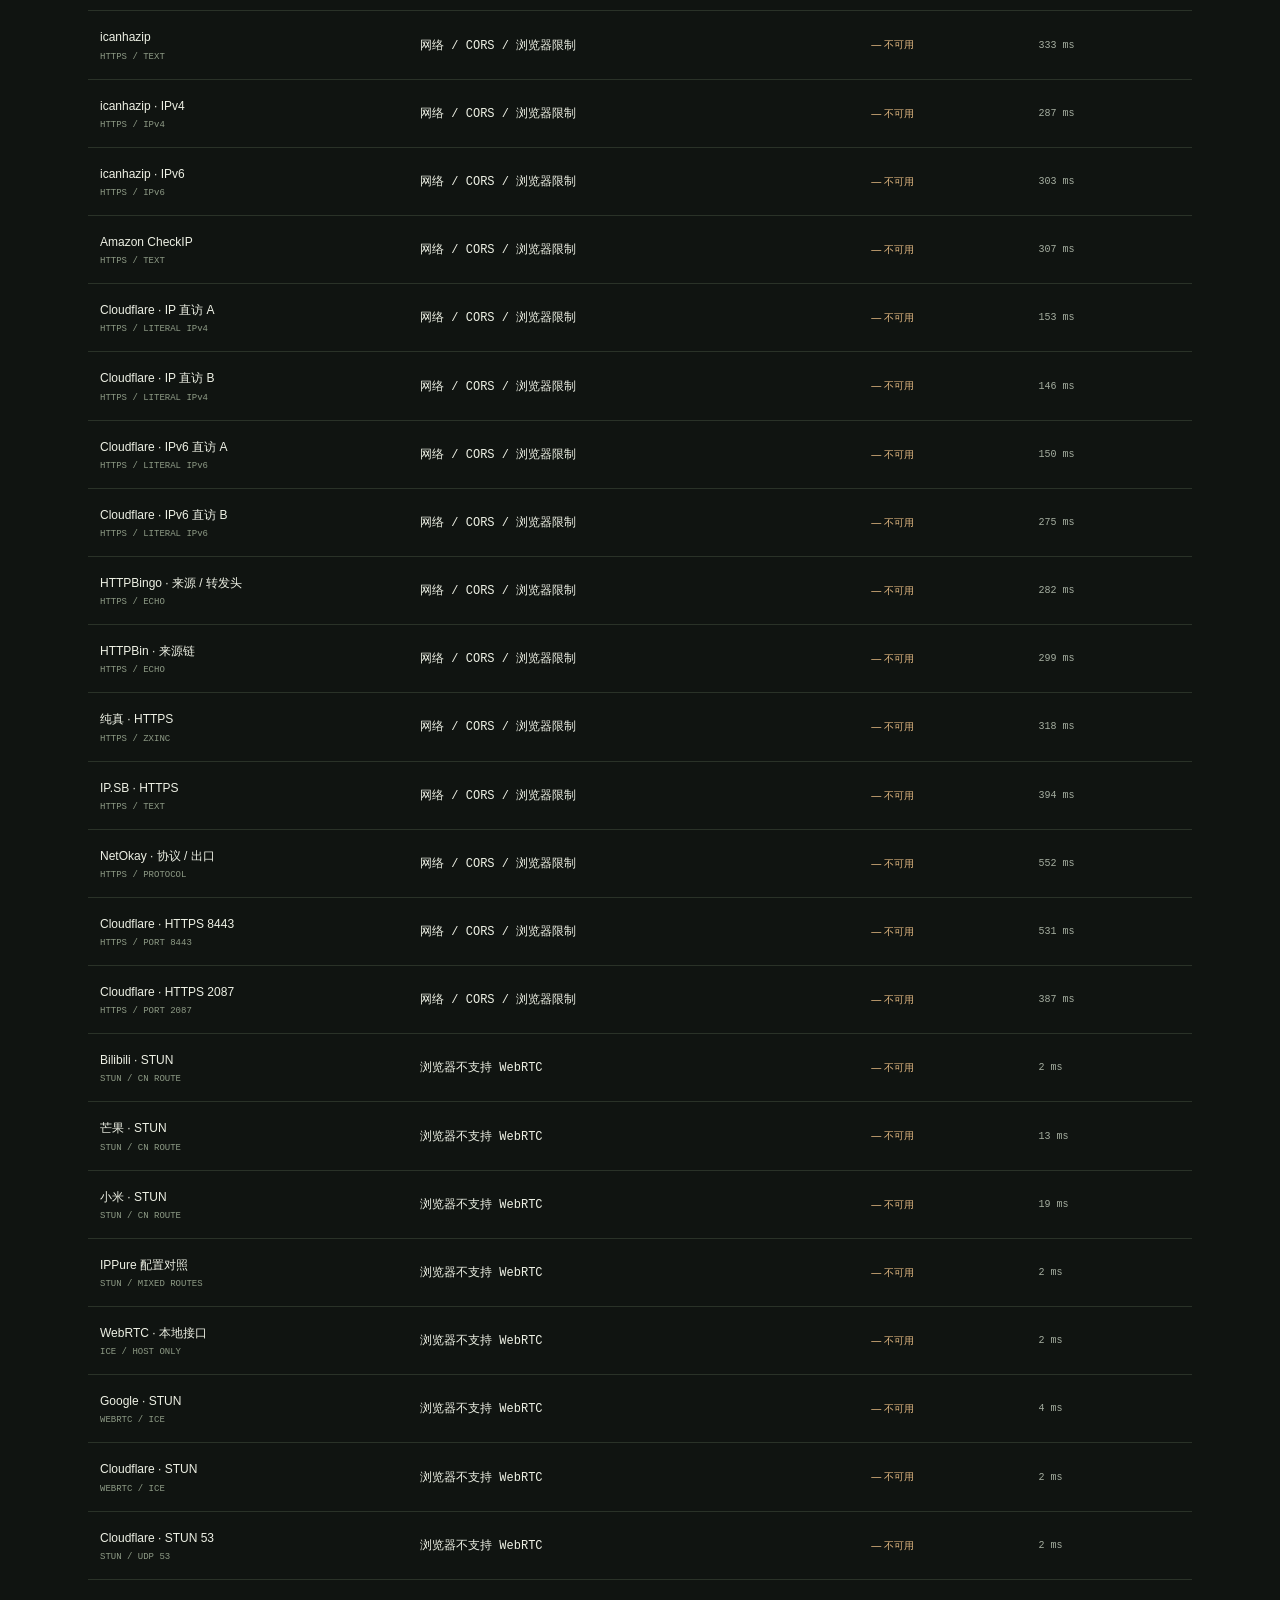
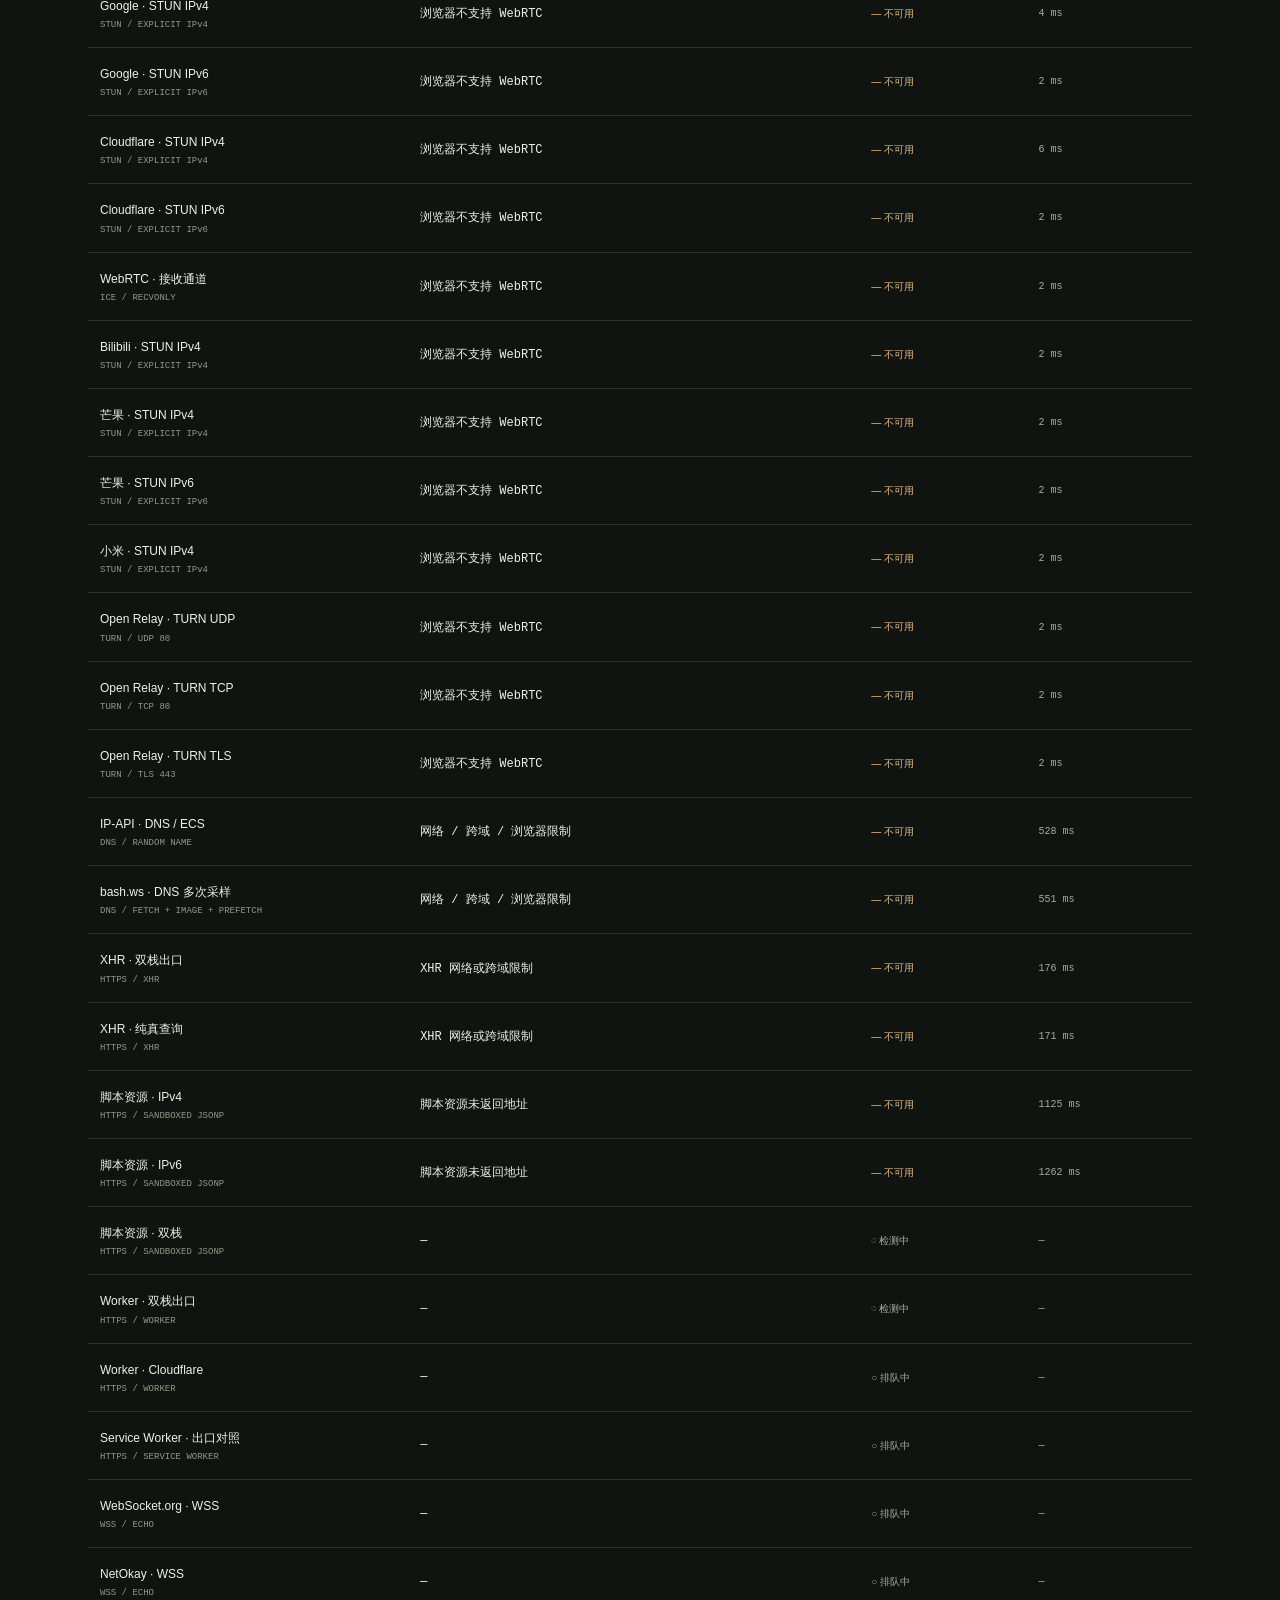
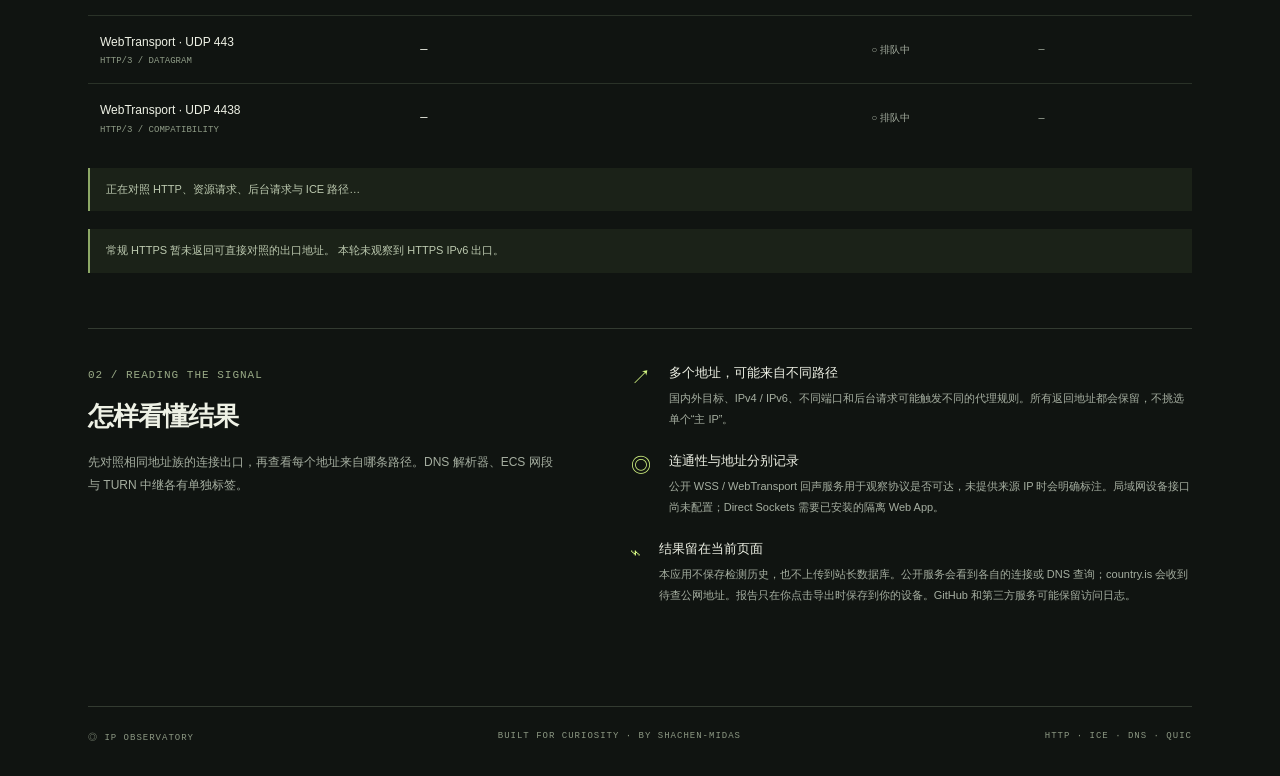
==== commit 41cad039: "Expand automatic IP observations across DNS and browser transports The previous page covered 27 HTTP" ====
--- a/index.html
+++ b/index.html
@@ -1,16 +1,17 @@
 <!doctype html>
-<html lang="zh-CN" data-asset-version="20261010-5">
+<html lang="zh-CN" data-asset-version="20261010-6">
 <head>
   <meta charset="utf-8">
   <meta name="viewport" content="width=device-width, initial-scale=1">
-  <meta name="description" content="用多个独立来源检测你的公网 IPv4、IPv6 与 WebRTC 网络地址。看清每条连接的出口。">
+  <meta name="description" content="自动对照 HTTPS、WebRTC、DNS、后台请求与网络协议，展示全部观测地址及国旗。">
   <meta name="referrer" content="no-referrer">
-  <meta http-equiv="Content-Security-Policy" content="default-src 'self'; script-src 'self'; style-src 'self'; connect-src https:; img-src 'self' data:; base-uri 'none'; form-action 'none'; object-src 'none'">
+  <meta http-equiv="Content-Security-Policy" content="default-src 'self'; script-src 'self'; style-src 'self'; connect-src https: wss://echo.websocket.org wss://netokay.net; img-src 'self' data: https://*.bash.ws; frame-src 'self'; worker-src 'self'; base-uri 'none'; form-action 'none'; object-src 'none'">
   <meta name="theme-color" content="#101411">
   <title>IP Observatory · 看见你的网络出口</title>
   <link rel="icon" href="./favicon.svg" type="image/svg+xml">
-  <link rel="stylesheet" href="./style.css?v=20261010-5">
-  <script src="./app.js?v=20261010-5" defer></script>
+  <link rel="stylesheet" href="./style.css?v=20261010-6">
+  <script src="./probes.js?v=20261010-6" defer></script>
+  <script src="./app.js?v=20261010-6" defer></script>
 </head>
 <body>
   <div class="shell">
@@ -18,19 +19,20 @@
     <main>
       <section class="intro"><div><p class="eyebrow"><span class="dot"></span> YOUR CONNECTION, IN FOCUS</p><h1>看见你的<br>网络<span class="accent">出口。</span></h1><p class="lede">一条连接，不一定只有一个地址。<br>从 HTTPS 到 WebRTC，交叉观察互联网眼中的你。</p></div><div class="radar" aria-hidden="true"><div class="ring r1"></div><div class="ring r2"></div><div class="ring r3"></div><div class="cross horizontal"></div><div class="cross vertical"></div><span class="radar-center">YOU</span><span class="radar-point p1"></span><span class="radar-point p2"></span><span class="radar-label">PUBLIC NETWORK</span><span class="radar-number">IPv4 / IPv6 / ICE</span></div></section>
       <section class="reading" aria-labelledby="reading-title">
-        <div class="section-top"><h2 id="reading-title">全部观测地址 <span>ALL OBSERVED ADDRESSES</span></h2><span id="run-status" role="status">准备检测</span></div>
+        <div class="section-top"><h2 id="reading-title">全部连接地址 <span>CONNECTION OBSERVATIONS</span></h2><span id="run-status" role="status">准备检测</span></div>
         <p id="address-count" class="address-count" role="status">等待检测程序启动…</p><div id="all-addresses" class="address-grid"></div>
+        <div class="clue-section"><h3>DNS / 网段 / 中继 / 编码线索</h3><p class="muted">包含解析器、ECS、中继及 IPv6 编码中推导的 IPv4，均标明角色和来源；推导地址不计作独立观测到的出口。</p><p id="network-address-count" class="address-count" role="status">等待网络线索…</p><div id="network-addresses" class="address-grid"></div></div>
         <p id="observation-note" class="muted">等待查询源响应。所有结果均来自本次连接。</p>
         <div class="metrics"><div><span>HTTPS / IPv4</span><strong id="ipv4">等待启动</strong></div><div><span>HTTPS / IPv6</span><strong id="ipv6">等待启动</strong></div><div><span>WebRTC / STUN</span><strong id="rtc-summary">等待启动</strong></div></div>
-        <div class="action-row"><button id="refresh" class="button primary">重新全面检测 <span>↻</span></button><button id="copy" class="button secondary" disabled>复制全部 IP <span>↗</span></button><button id="export" class="text-button" disabled>导出报告 ↓</button></div>
-        <p class="disclosure">每次打开页面或重新检测，自动检测 HTTPS 域名访问、IPv4 / IPv6 专用通道、IP 直访、转发头线索及多路径 STUN。每类最多并发 4 条通道，无需摄像头或麦克风。HTTPS 查询使用 ipify、Cloudflare、icanhazip、Amazon、HTTPBingo、HTTPBin；STUN 覆盖 Bilibili、芒果、小米、Google 和 Cloudflare；Google DNS 用于解析 STUN 服务器。公网地址会发送给 country.is 查询国家；本地 / 共享地址不做国别查询。国旗表示 IP 数据库中的国家或地区，不代表访客实际所在地。</p>
+        <div class="action-row"><button id="refresh" class="button primary">重新全面检测 <span>↻</span></button><button id="stop" class="button secondary" disabled>停止本轮</button><button id="copy" class="button secondary" disabled>复制全部 IP <span>↗</span></button><button id="export" class="text-button" disabled>导出报告 ↓</button></div>
+        <p class="disclosure">打开页面即自动运行 HTTPS / XHR、脚本资源、Worker、Service Worker、DNS / ECS、STUN / TURN、WSS 和 WebTransport 检测，无需摄像头或麦克风。HTTPS / ICE 各最多并发 4 项，其他检测最多 2 项；每项都有超时。公开服务包括 ipify、Cloudflare、icanhazip、Amazon、HTTPBingo、HTTPBin、纯真查询、IP.SB、NetOkay、IP-API、bash.ws、WebSocket.org、Semantic Echo 和 Open Relay；STUN 另含 Bilibili、芒果、小米、Google。Google DNS 仅用于解析 STUN 目标。公网观测地址发送给 country.is 查询国旗，本地 / 保留地址不查询。Service Worker 使用临时独立作用域，完成后注销。</p>
       </section>
-      <section class="sources" aria-labelledby="sources-title"><div class="section-heading"><h2 id="sources-title"><span class="index">01 /</span> 每条路径，都有依据</h2><span class="mono">LIVE SOURCES</span></div><div class="table-wrap"><table><thead><tr><th>检测来源 / 通道</th><th>观察到的地址</th><th>状态</th><th>耗时</th></tr></thead><tbody id="source-rows"></tbody></table></div><p id="path-summary" class="observation" role="status">正在准备路径对照…</p><p id="comparison" class="observation" role="status">正在对照各来源的观测结果…</p></section>
-      <section class="explain"><div><span class="index">02 / READING THE SIGNAL</span><h2>这是“真实 IP”吗？</h2><p>这是各条网络路径实际观察到的地址。VPN、代理、NAT 和运营商网络都可能改变出口；网页无法保证取得代理背后的原始 IP。</p></div><div class="notes"><article><span>↗</span><div><h3>多个地址，可能都是真的</h3><p>IPv4 与 IPv6、分流代理、不同网络接口可能使用不同出口。结果不一致不能单独证明 VPN 泄漏。</p></div></article><article><span>◎</span><div><h3>WebRTC 提供另一条观察路径</h3><p>同时收集 ICE 事件、关联地址、最终 SDP、传输层候选和连接统计中的地址。mDNS、浏览器隐私设置或 UDP 限制可能隐藏地址或让检测失败。</p></div></article><article><span>⌁</span><div><h3>结果留在当前页面</h3><p>本应用不保存检测历史，也不将结果上传到站长的数据库。IP 与 STUN 服务会看到请求来源，country.is 会收到待查公网 IP；GitHub 和第三方服务可能记录访问日志。</p></div></article></div></section>
+      <section class="sources" aria-labelledby="sources-title"><div class="section-heading"><h2 id="sources-title"><span class="index">01 /</span> 每条路径，都有依据</h2><span class="mono">LIVE SOURCES</span></div><p id="protocol-summary" class="observation" role="status">正在观察 HTTP / QUIC 协议…</p><div class="table-wrap"><table><thead><tr><th>检测来源 / 通道</th><th>观察到的地址 / 证据</th><th>状态</th><th>耗时</th></tr></thead><tbody id="source-rows"></tbody></table></div><p id="path-summary" class="observation" role="status">正在准备路径对照…</p><p id="comparison" class="observation" role="status">正在对照各来源的观测结果…</p></section>
+      <section class="explain"><div><span class="index">02 / READING THE SIGNAL</span><h2>怎样看懂结果</h2><p>先对照相同地址族的连接出口，再查看每个地址来自哪条路径。DNS 解析器、ECS 网段与 TURN 中继各有单独标签。</p></div><div class="notes"><article><span>↗</span><div><h3>多个地址，可能来自不同路径</h3><p>国内外目标、IPv4 / IPv6、不同端口和后台请求可能触发不同的代理规则。所有返回地址都会保留，不挑选单个“主 IP”。</p></div></article><article><span>◎</span><div><h3>连通性与地址分别记录</h3><p>公开 WSS / WebTransport 回声服务用于观察协议是否可达，未提供来源 IP 时会明确标注。局域网设备接口尚未配置；Direct Sockets 需要已安装的隔离 Web App。</p></div></article><article><span>⌁</span><div><h3>结果留在当前页面</h3><p>本应用不保存检测历史，也不上传到站长数据库。公开服务会看到各自的连接或 DNS 查询；country.is 会收到待查公网地址。报告只在你点击导出时保存到你的设备。GitHub 和第三方服务可能保留访问日志。</p></div></article></div></section>
       <noscript><p class="observation">此检测需要 JavaScript。请启用后重新加载页面。</p></noscript>
       <p id="notice" class="notice" role="status">若检测长时间未启动，请重新加载页面，并确认浏览器允许 JavaScript。</p>
     </main>
-    <footer><span>◎ IP OBSERVATORY</span><span>BUILT FOR CURIOSITY · BY SHACHEN-MIDAS</span><span>HTTPS + STUN</span></footer>
+    <footer><span>◎ IP OBSERVATORY</span><span>BUILT FOR CURIOSITY · BY SHACHEN-MIDAS</span><span>HTTP · ICE · DNS · QUIC</span></footer>
   </div>
 </body>
 </html>
--- a/style.css
+++ b/style.css
@@ -9,3 +9,10 @@
 .source-address+.source-address{margin-top:14px}
 
 .evidence-tag{display:block;margin-top:8px;color:#b4cb99;font-size:10px;line-height:1.8}
+.clue-section{margin-top:25px;padding-top:20px;border-top:1px solid var(--line)}
+.clue-section h3{font-size:12px;font-weight:500;margin:0}
+.clue-section .address-count{margin-top:12px}
+.clue-section .address-card{border-color:#3b464b;background:#121a1a70}
+.clue-section .address-card strong{color:#b8dae1}
+.status.reachable{color:#9bcad5}.status.partial{color:#dfc391}
+.action-row{flex-wrap:wrap}.sources>.observation{margin-bottom:18px}
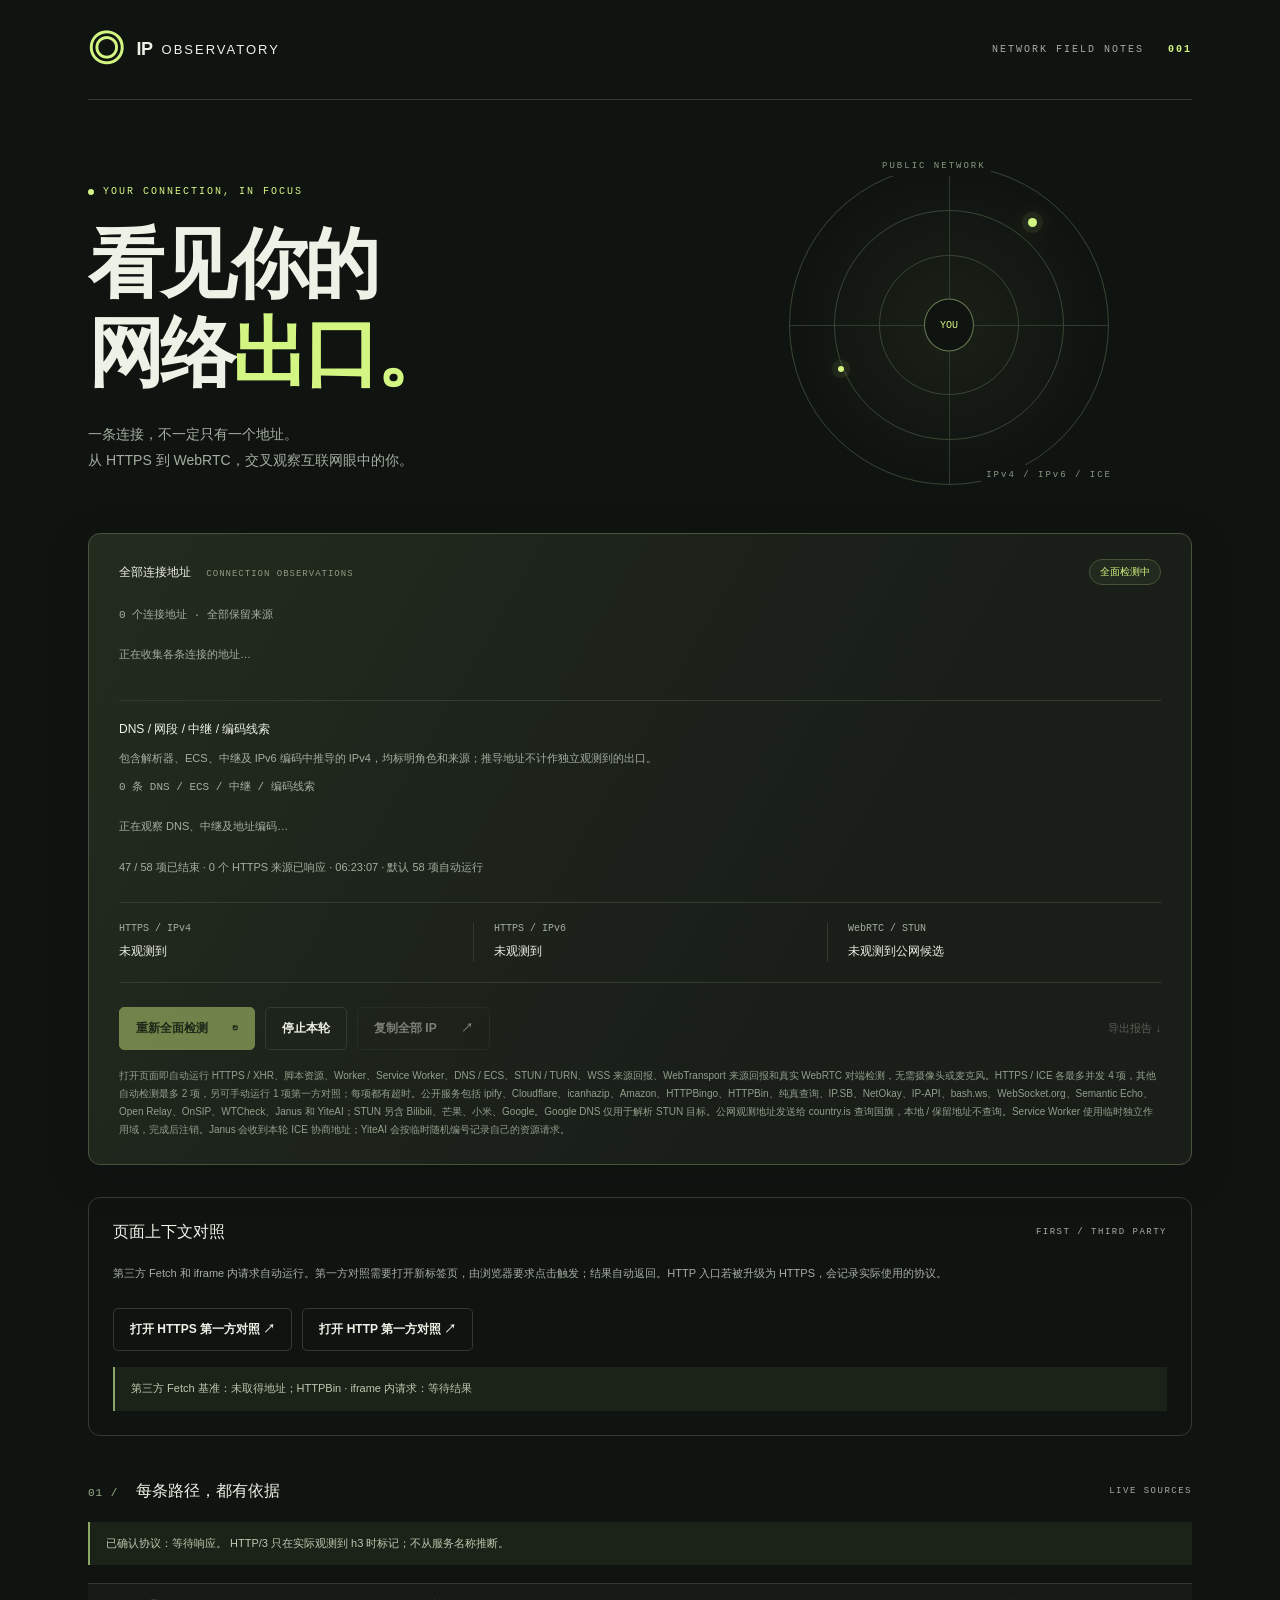
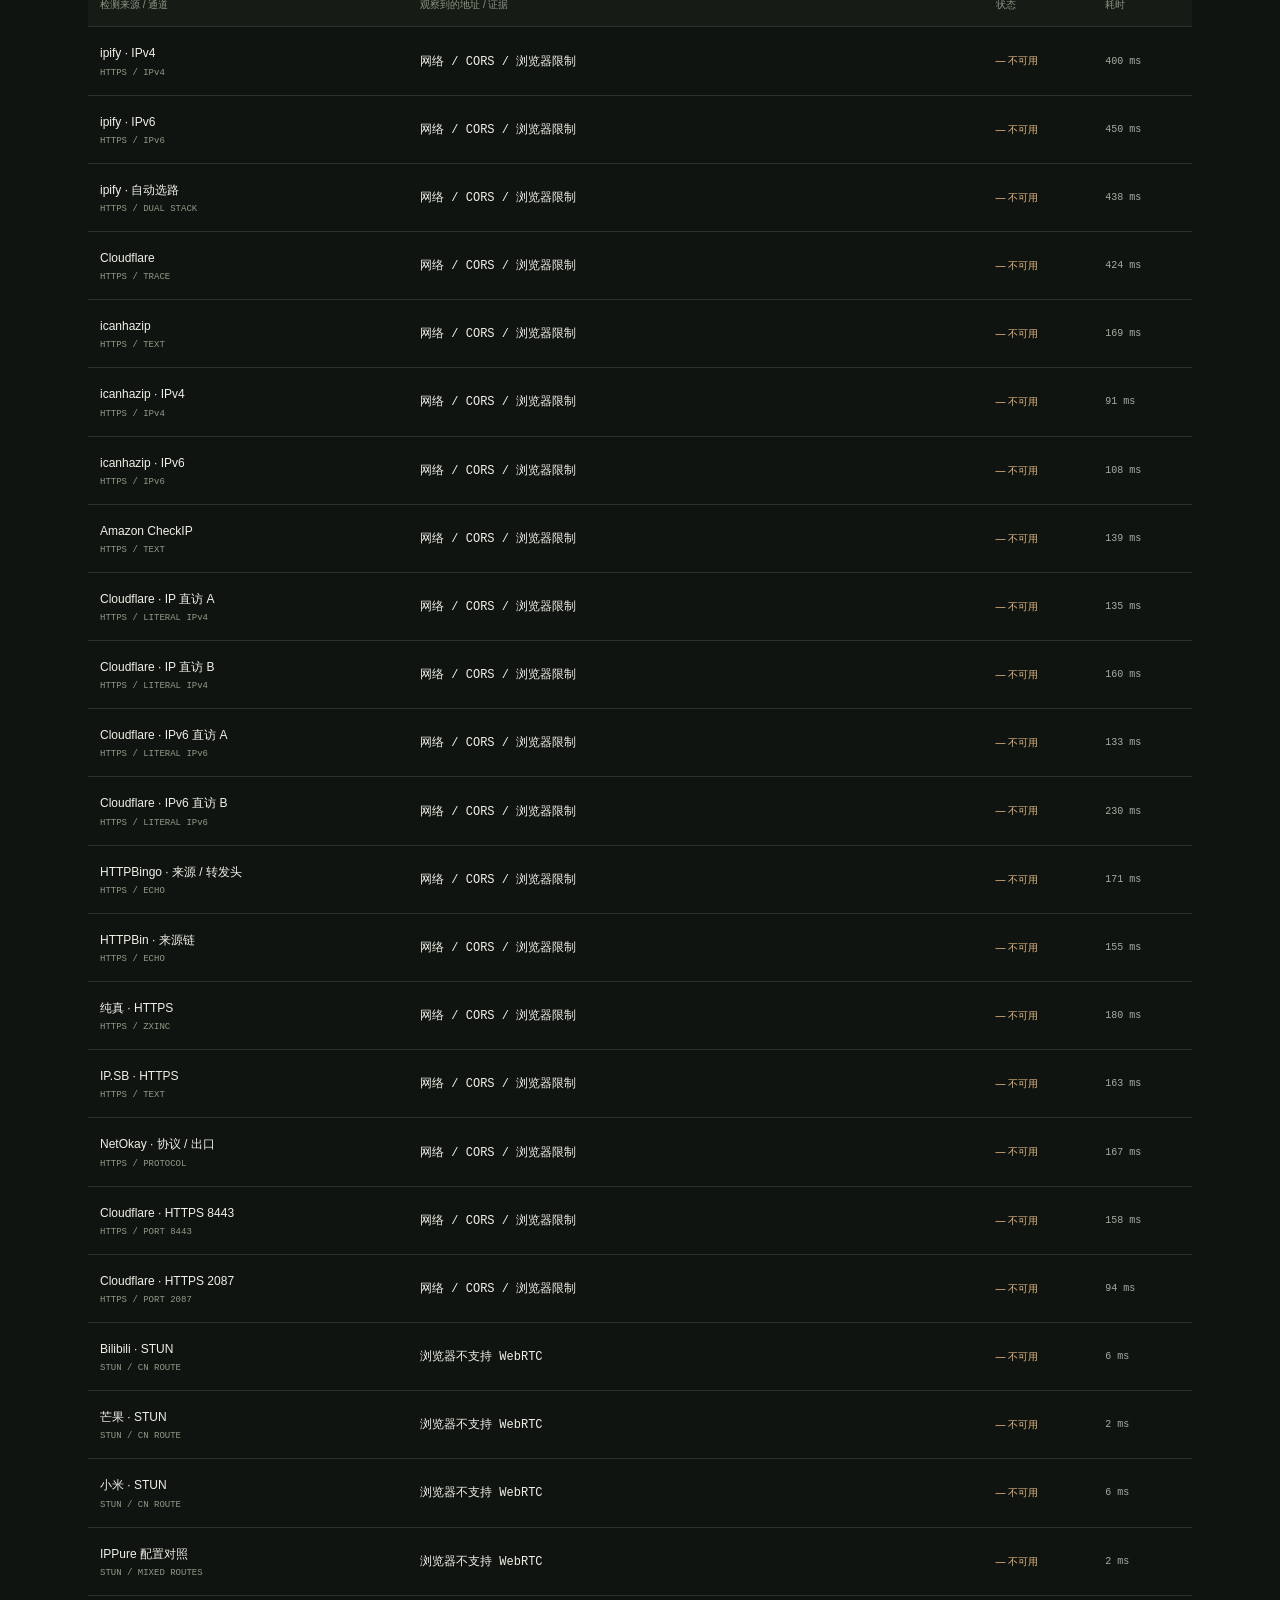
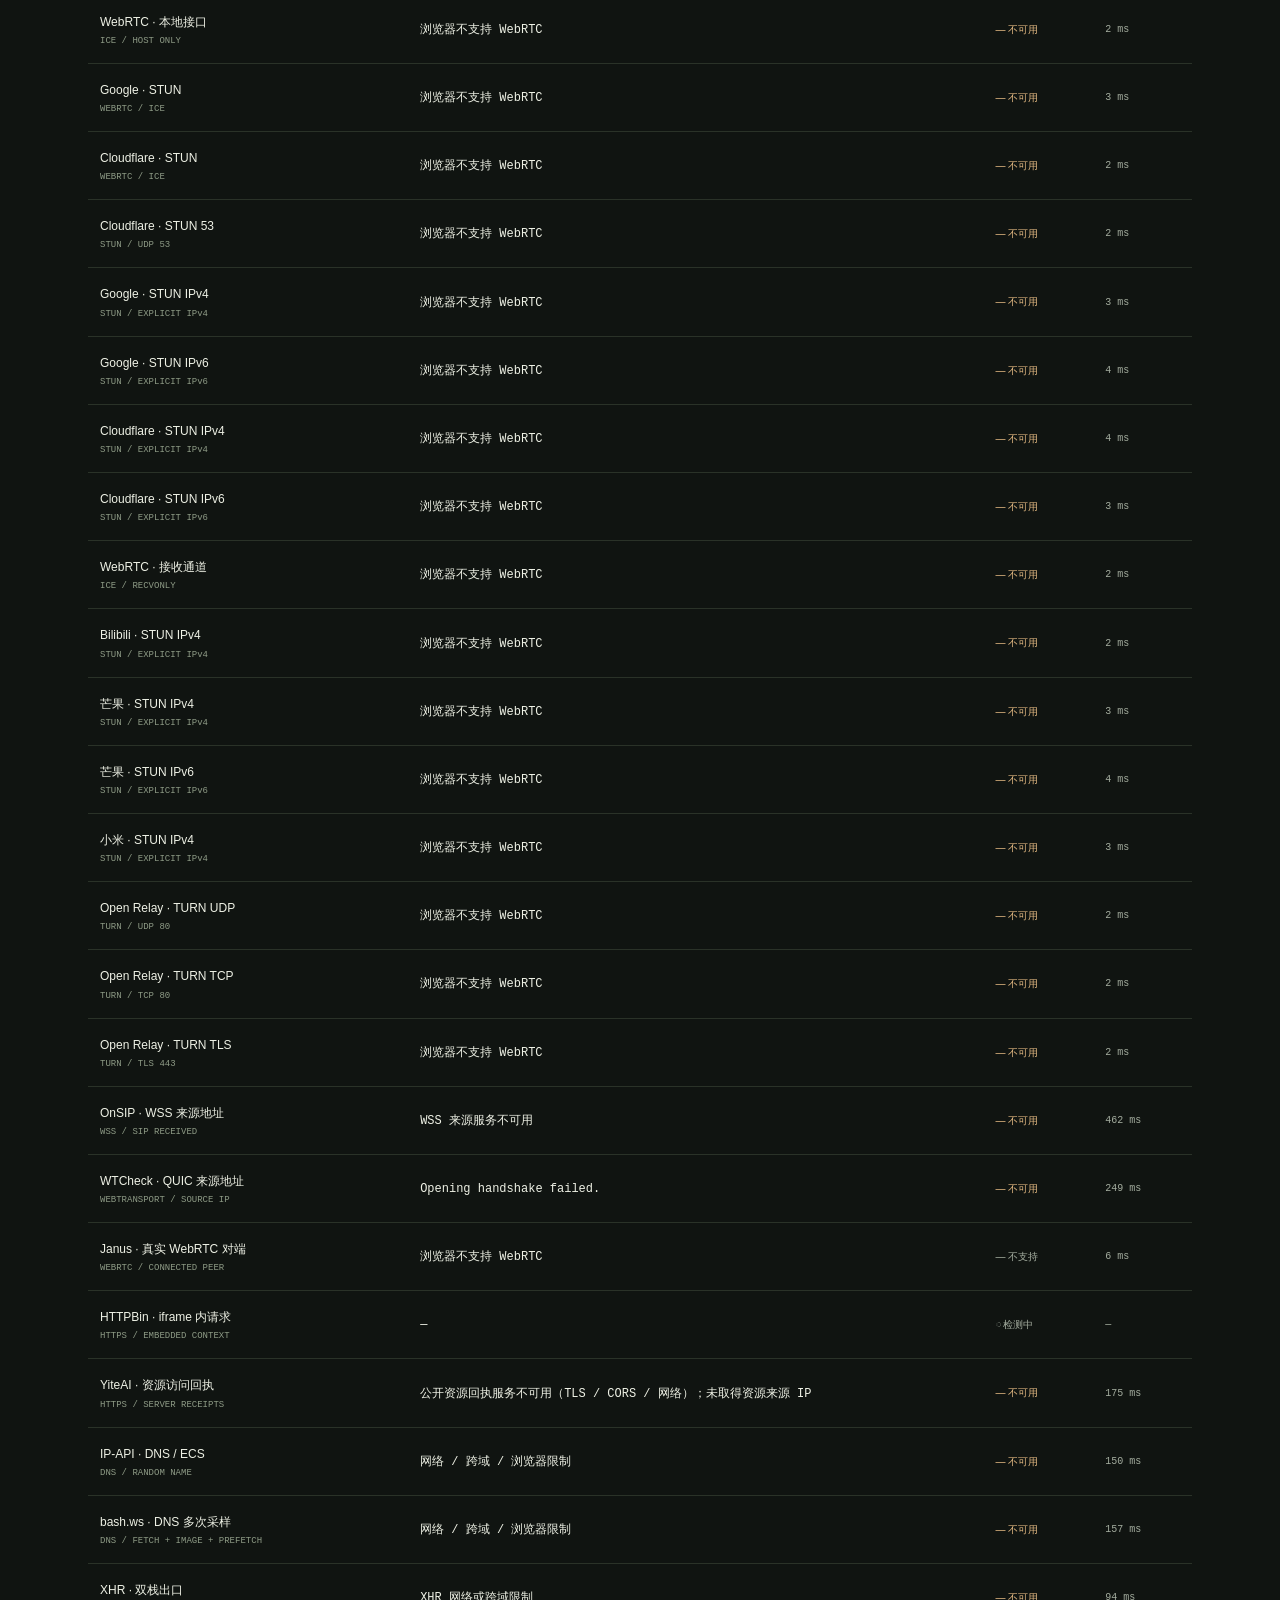
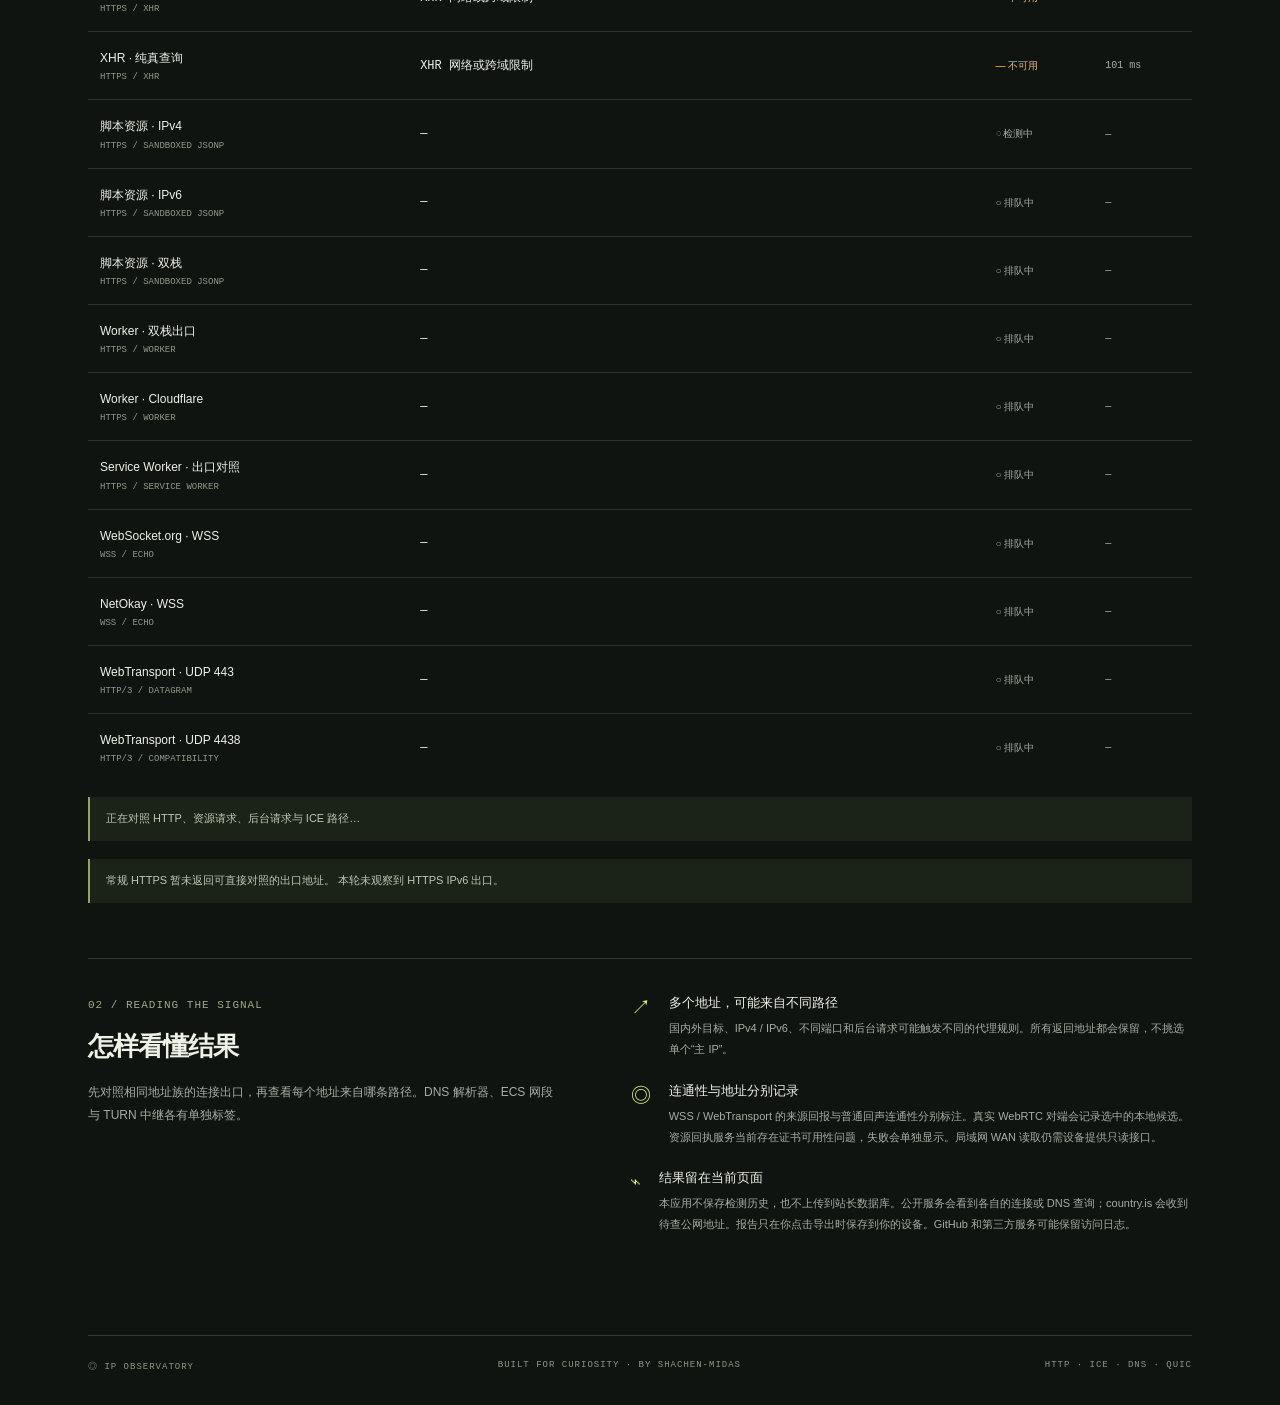
==== commit 847ee0ce: "Add transport source reflection and connected peer observations The existing WSS and WebTransport pa" ====
--- a/index.html
+++ b/index.html
@@ -1,17 +1,19 @@
 <!doctype html>
-<html lang="zh-CN" data-asset-version="20261010-6">
+<html lang="zh-CN" data-asset-version="20261010-7">
 <head>
   <meta charset="utf-8">
   <meta name="viewport" content="width=device-width, initial-scale=1">
   <meta name="description" content="自动对照 HTTPS、WebRTC、DNS、后台请求与网络协议，展示全部观测地址及国旗。">
   <meta name="referrer" content="no-referrer">
-  <meta http-equiv="Content-Security-Policy" content="default-src 'self'; script-src 'self'; style-src 'self'; connect-src https: wss://echo.websocket.org wss://netokay.net; img-src 'self' data: https://*.bash.ws; frame-src 'self'; worker-src 'self'; base-uri 'none'; form-action 'none'; object-src 'none'">
+  <meta http-equiv="Content-Security-Policy" content="default-src 'self'; script-src 'self'; style-src 'self'; connect-src https: wss://echo.websocket.org wss://netokay.net wss://edge.sip.onsip.com; img-src 'self' data: https://*.bash.ws https://dev.yiteai.com; frame-src 'self' https://httpbin.org https://dev.yiteai.com; worker-src 'self'; base-uri 'none'; form-action 'none'; object-src 'none'">
   <meta name="theme-color" content="#101411">
   <title>IP Observatory · 看见你的网络出口</title>
   <link rel="icon" href="./favicon.svg" type="image/svg+xml">
-  <link rel="stylesheet" href="./style.css?v=20261010-6">
-  <script src="./probes.js?v=20261010-6" defer></script>
-  <script src="./app.js?v=20261010-6" defer></script>
+  <link rel="stylesheet" href="./style.css?v=20261010-7">
+  <script src="./context-probe.js?v=20261010-7" defer></script>
+  <script src="./peer-probe.js?v=20261010-7" defer></script>
+  <script src="./probes.js?v=20261010-7" defer></script>
+  <script src="./app.js?v=20261010-7" defer></script>
 </head>
 <body>
   <div class="shell">
@@ -25,10 +27,16 @@
         <p id="observation-note" class="muted">等待查询源响应。所有结果均来自本次连接。</p>
         <div class="metrics"><div><span>HTTPS / IPv4</span><strong id="ipv4">等待启动</strong></div><div><span>HTTPS / IPv6</span><strong id="ipv6">等待启动</strong></div><div><span>WebRTC / STUN</span><strong id="rtc-summary">等待启动</strong></div></div>
         <div class="action-row"><button id="refresh" class="button primary">重新全面检测 <span>↻</span></button><button id="stop" class="button secondary" disabled>停止本轮</button><button id="copy" class="button secondary" disabled>复制全部 IP <span>↗</span></button><button id="export" class="text-button" disabled>导出报告 ↓</button></div>
-        <p class="disclosure">打开页面即自动运行 HTTPS / XHR、脚本资源、Worker、Service Worker、DNS / ECS、STUN / TURN、WSS 和 WebTransport 检测，无需摄像头或麦克风。HTTPS / ICE 各最多并发 4 项，其他检测最多 2 项；每项都有超时。公开服务包括 ipify、Cloudflare、icanhazip、Amazon、HTTPBingo、HTTPBin、纯真查询、IP.SB、NetOkay、IP-API、bash.ws、WebSocket.org、Semantic Echo 和 Open Relay；STUN 另含 Bilibili、芒果、小米、Google。Google DNS 仅用于解析 STUN 目标。公网观测地址发送给 country.is 查询国旗，本地 / 保留地址不查询。Service Worker 使用临时独立作用域，完成后注销。</p>
+        <p class="disclosure">打开页面即自动运行 HTTPS / XHR、脚本资源、Worker、Service Worker、DNS / ECS、STUN / TURN、WSS 来源回报、WebTransport 来源回报和真实 WebRTC 对端检测，无需摄像头或麦克风。HTTPS / ICE 各最多并发 4 项，其他自动检测最多 2 项，另可手动运行 1 项第一方对照；每项都有超时。公开服务包括 ipify、Cloudflare、icanhazip、Amazon、HTTPBingo、HTTPBin、纯真查询、IP.SB、NetOkay、IP-API、bash.ws、WebSocket.org、Semantic Echo、Open Relay、OnSIP、WTCheck、Janus 和 YiteAI；STUN 另含 Bilibili、芒果、小米、Google。Google DNS 仅用于解析 STUN 目标。公网观测地址发送给 country.is 查询国旗，本地 / 保留地址不查询。Service Worker 使用临时独立作用域，完成后注销。Janus 会收到本轮 ICE 协商地址；YiteAI 会按临时随机编号记录自己的资源请求。</p>
+      </section>
+      <section class="context-section" aria-labelledby="context-title">
+        <div class="section-heading"><h2 id="context-title">页面上下文对照</h2><span class="mono">FIRST / THIRD PARTY</span></div>
+        <p class="muted">第三方 Fetch 和 iframe 内请求自动运行。第一方对照需要打开新标签页，由浏览器要求点击触发；结果自动返回。HTTP 入口若被升级为 HTTPS，会记录实际使用的协议。</p>
+        <div class="action-row"><button id="context-https" class="button secondary">打开 HTTPS 第一方对照 ↗</button><button id="context-http" class="button secondary">打开 HTTP 第一方对照 ↗</button></div>
+        <p id="context-summary" class="observation" role="status">正在准备上下文对照…</p>
       </section>
       <section class="sources" aria-labelledby="sources-title"><div class="section-heading"><h2 id="sources-title"><span class="index">01 /</span> 每条路径，都有依据</h2><span class="mono">LIVE SOURCES</span></div><p id="protocol-summary" class="observation" role="status">正在观察 HTTP / QUIC 协议…</p><div class="table-wrap"><table><thead><tr><th>检测来源 / 通道</th><th>观察到的地址 / 证据</th><th>状态</th><th>耗时</th></tr></thead><tbody id="source-rows"></tbody></table></div><p id="path-summary" class="observation" role="status">正在准备路径对照…</p><p id="comparison" class="observation" role="status">正在对照各来源的观测结果…</p></section>
-      <section class="explain"><div><span class="index">02 / READING THE SIGNAL</span><h2>怎样看懂结果</h2><p>先对照相同地址族的连接出口，再查看每个地址来自哪条路径。DNS 解析器、ECS 网段与 TURN 中继各有单独标签。</p></div><div class="notes"><article><span>↗</span><div><h3>多个地址，可能来自不同路径</h3><p>国内外目标、IPv4 / IPv6、不同端口和后台请求可能触发不同的代理规则。所有返回地址都会保留，不挑选单个“主 IP”。</p></div></article><article><span>◎</span><div><h3>连通性与地址分别记录</h3><p>公开 WSS / WebTransport 回声服务用于观察协议是否可达，未提供来源 IP 时会明确标注。局域网设备接口尚未配置；Direct Sockets 需要已安装的隔离 Web App。</p></div></article><article><span>⌁</span><div><h3>结果留在当前页面</h3><p>本应用不保存检测历史，也不上传到站长数据库。公开服务会看到各自的连接或 DNS 查询；country.is 会收到待查公网地址。报告只在你点击导出时保存到你的设备。GitHub 和第三方服务可能保留访问日志。</p></div></article></div></section>
+      <section class="explain"><div><span class="index">02 / READING THE SIGNAL</span><h2>怎样看懂结果</h2><p>先对照相同地址族的连接出口，再查看每个地址来自哪条路径。DNS 解析器、ECS 网段与 TURN 中继各有单独标签。</p></div><div class="notes"><article><span>↗</span><div><h3>多个地址，可能来自不同路径</h3><p>国内外目标、IPv4 / IPv6、不同端口和后台请求可能触发不同的代理规则。所有返回地址都会保留，不挑选单个“主 IP”。</p></div></article><article><span>◎</span><div><h3>连通性与地址分别记录</h3><p>WSS / WebTransport 的来源回报与普通回声连通性分别标注。真实 WebRTC 对端会记录选中的本地候选。资源回执服务当前存在证书可用性问题，失败会单独显示。局域网 WAN 读取仍需设备提供只读接口。</p></div></article><article><span>⌁</span><div><h3>结果留在当前页面</h3><p>本应用不保存检测历史，也不上传到站长数据库。公开服务会看到各自的连接或 DNS 查询；country.is 会收到待查公网地址。报告只在你点击导出时保存到你的设备。GitHub 和第三方服务可能保留访问日志。</p></div></article></div></section>
       <noscript><p class="observation">此检测需要 JavaScript。请启用后重新加载页面。</p></noscript>
       <p id="notice" class="notice" role="status">若检测长时间未启动，请重新加载页面，并确认浏览器允许 JavaScript。</p>
     </main>
--- a/style.css
+++ b/style.css
@@ -16,3 +16,5 @@
 .clue-section .address-card strong{color:#b8dae1}
 .status.reachable{color:#9bcad5}.status.partial{color:#dfc391}
 .action-row{flex-wrap:wrap}.sources>.observation{margin-bottom:18px}
+
+.context-section{margin-top:32px;padding:24px;border:1px solid var(--line);border-radius:12px}.context-section .muted{line-height:1.9}.context-section .observation{overflow-wrap:anywhere}
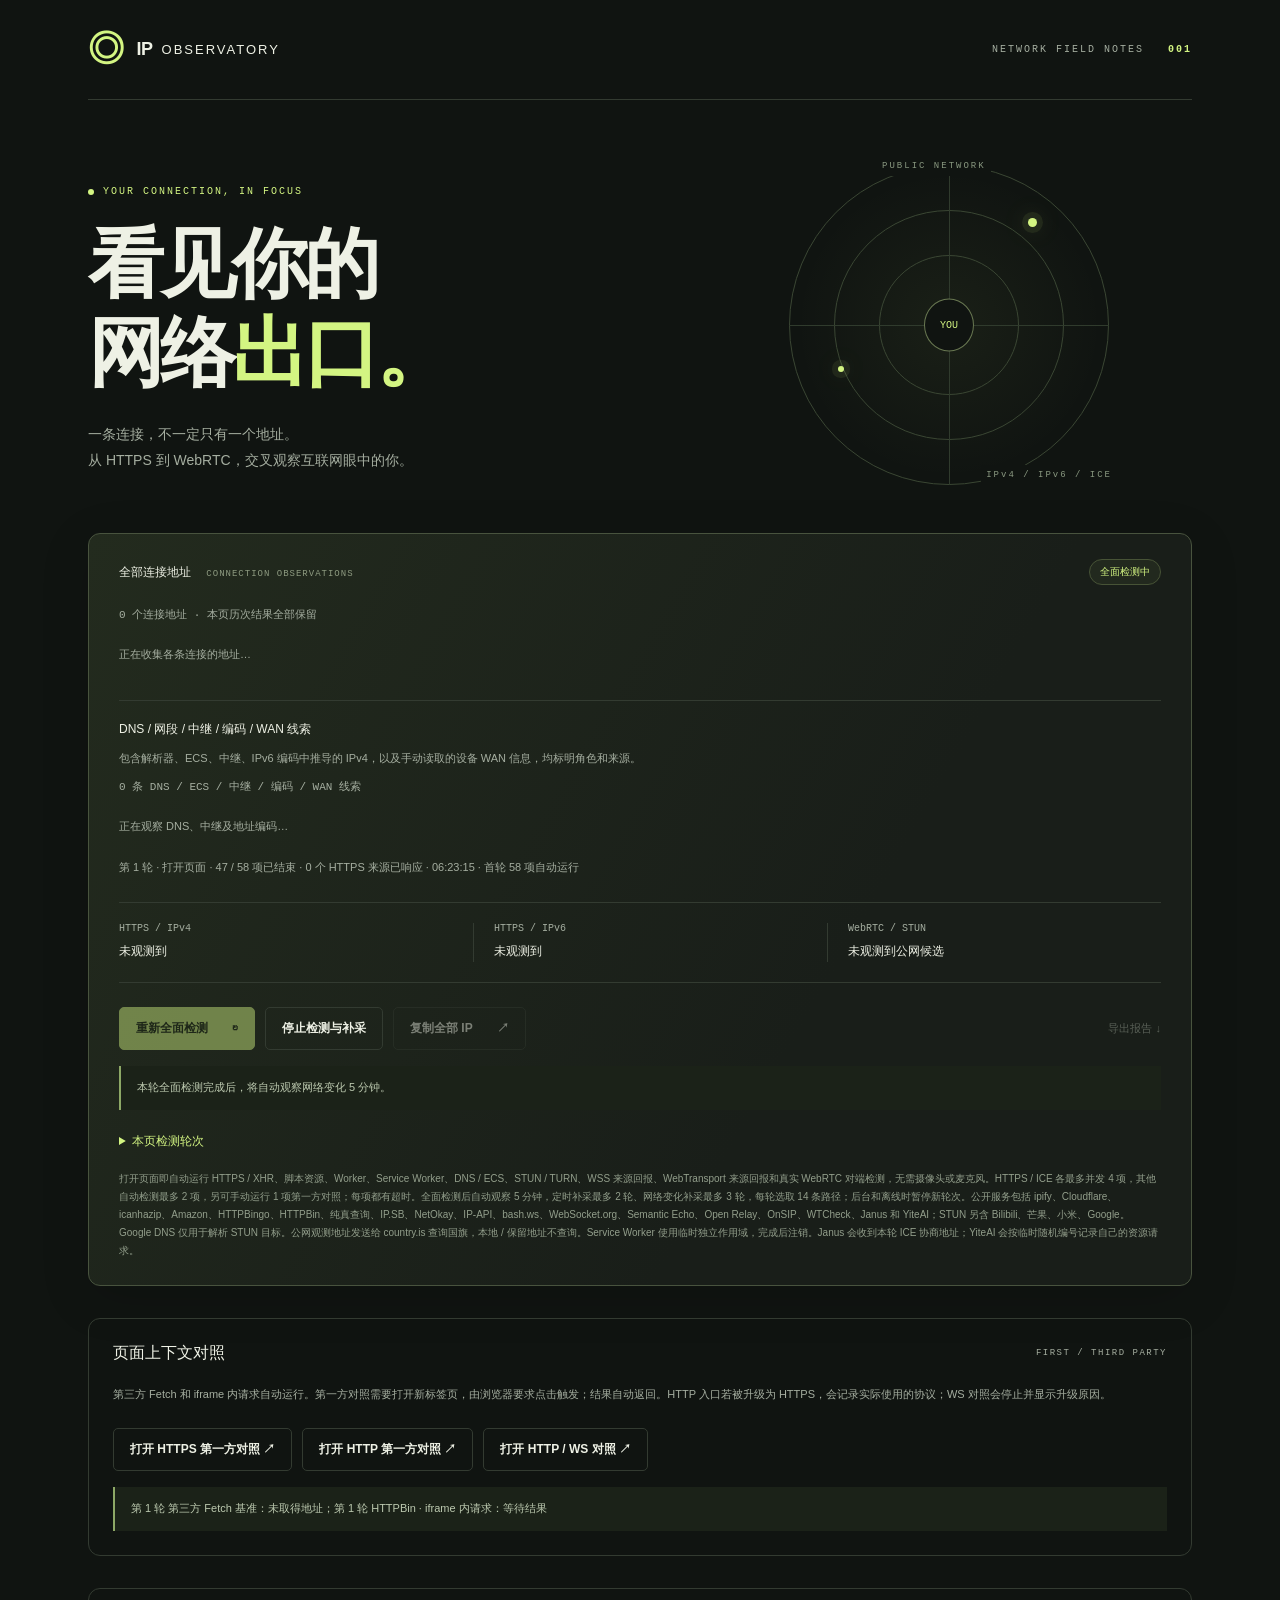
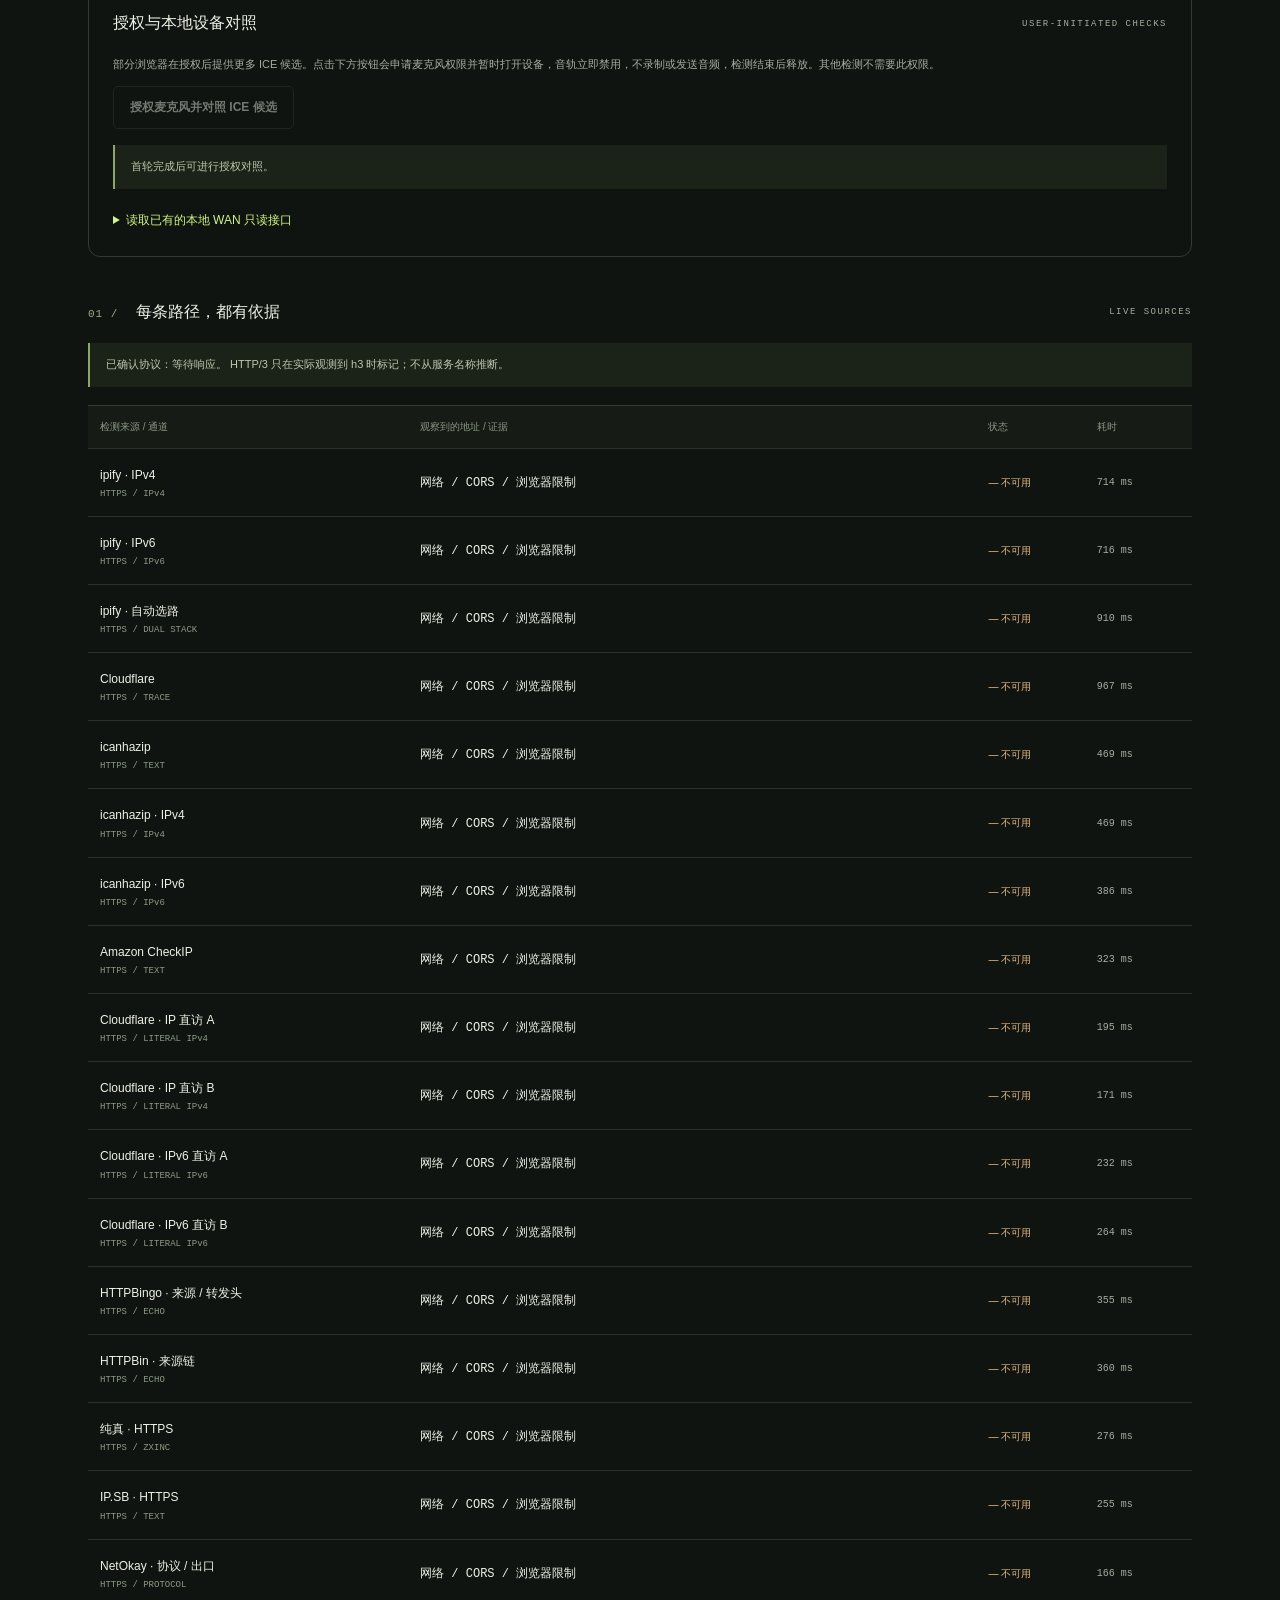
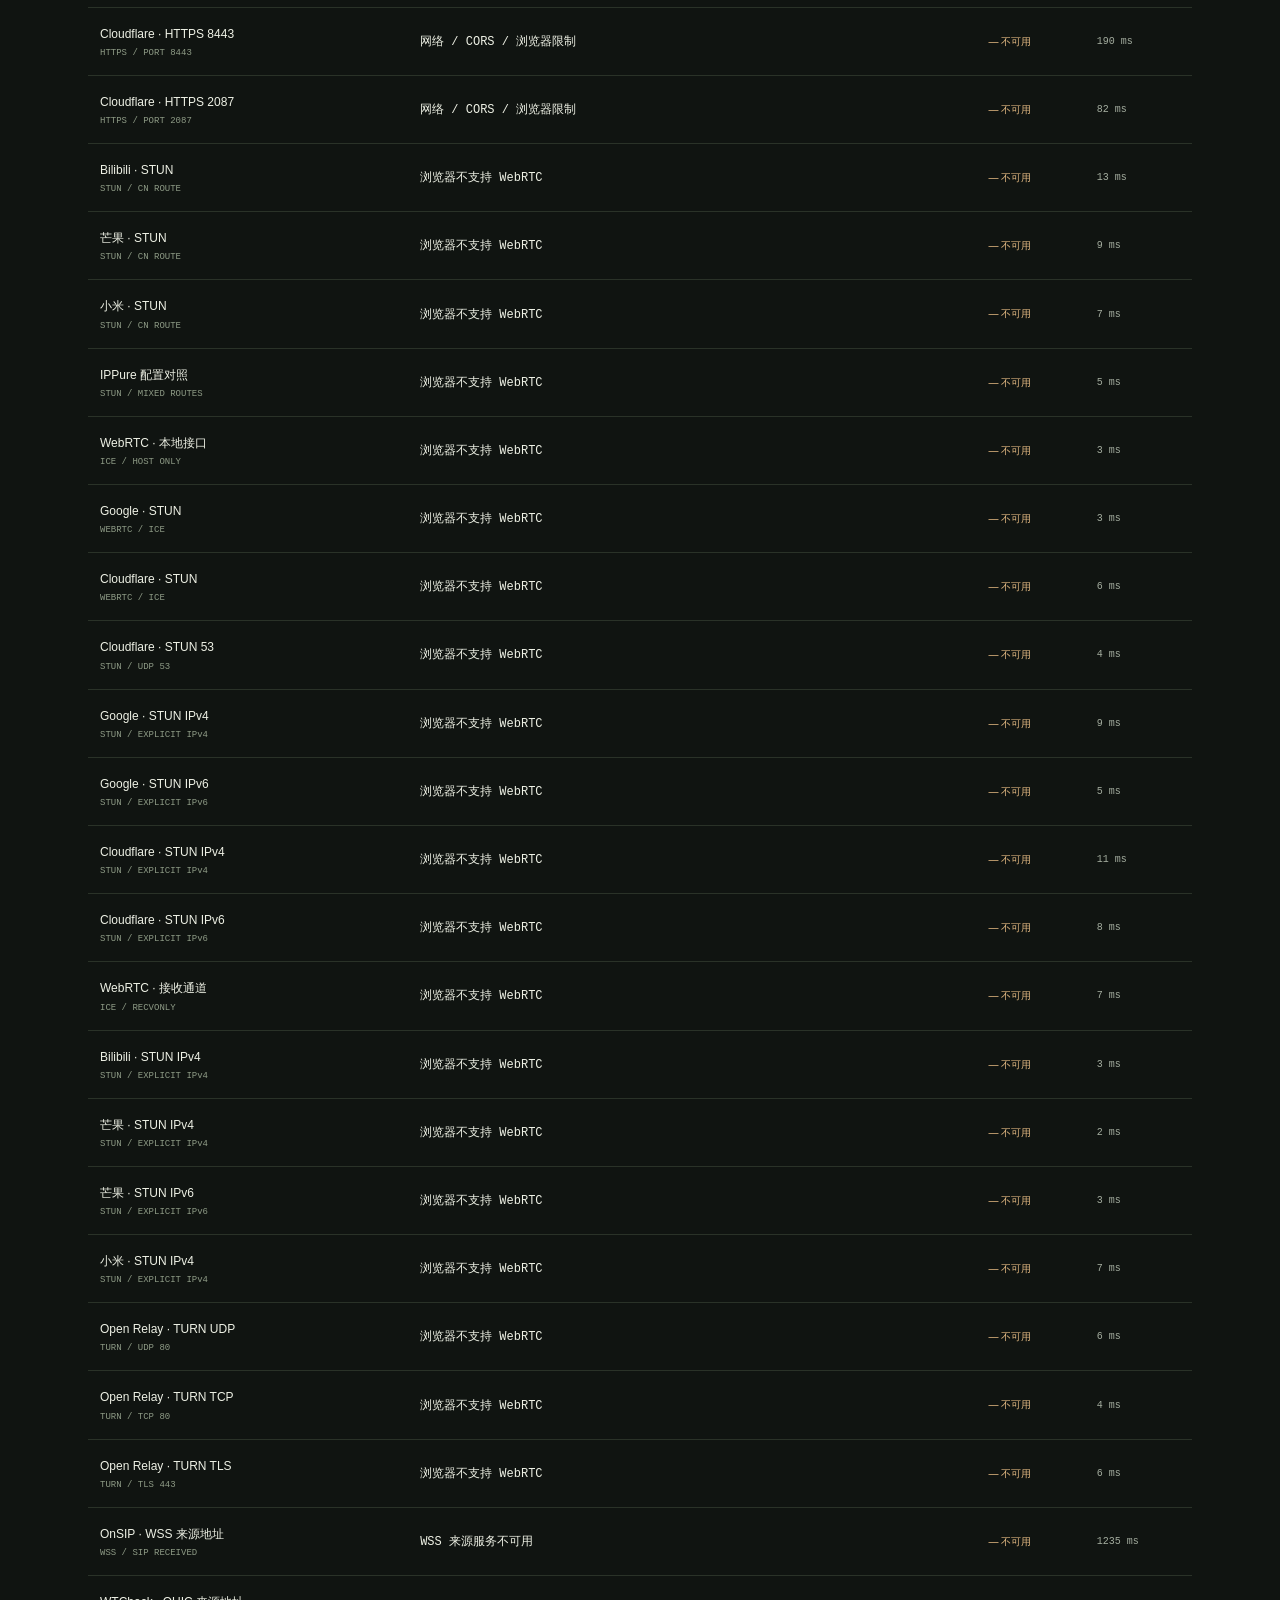
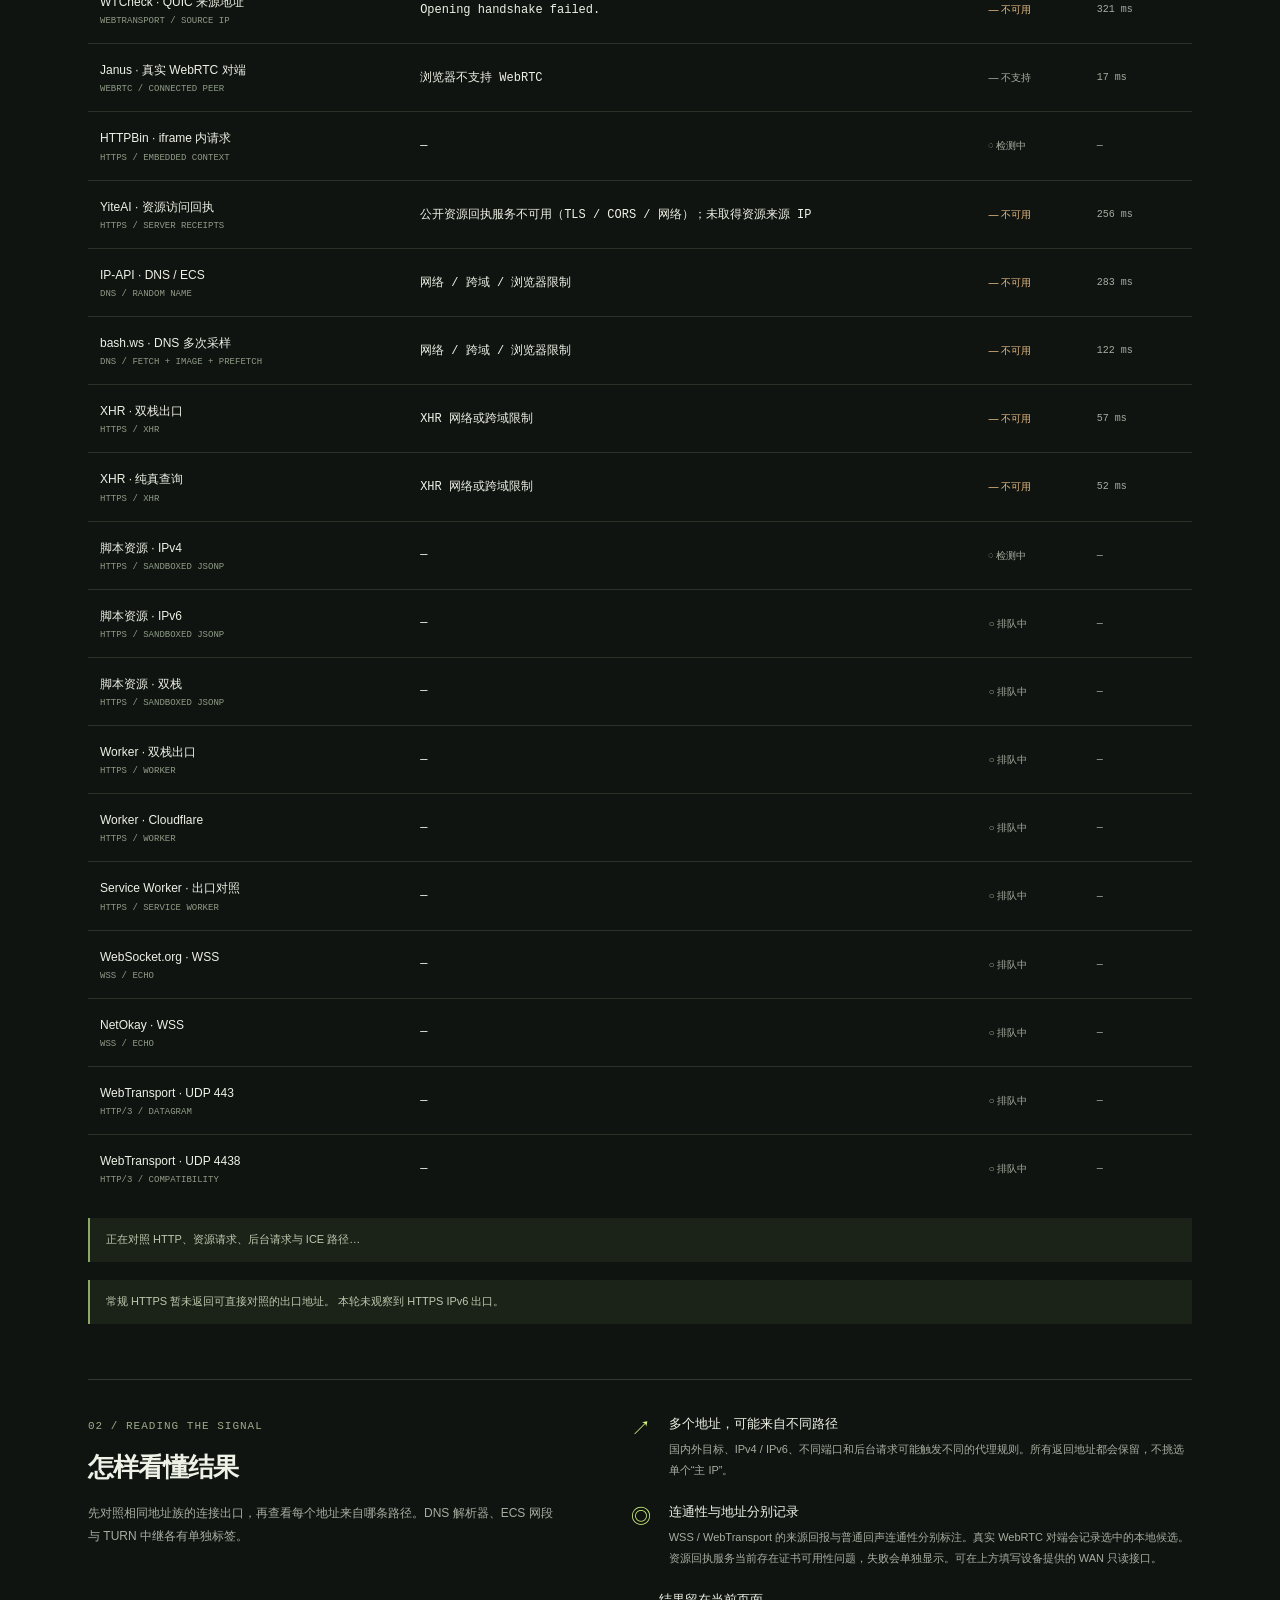
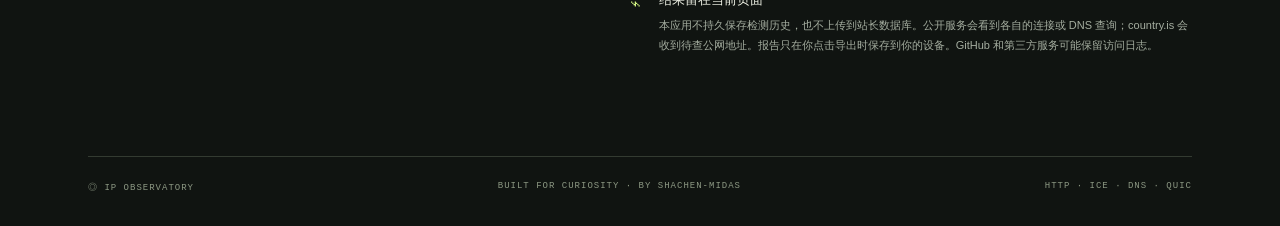
==== commit e5fc5e97: "Add bounded IP resampling and explicit permission comparisons Each full pass previously replaced ear" ====
--- a/index.html
+++ b/index.html
@@ -1,19 +1,20 @@
 <!doctype html>
-<html lang="zh-CN" data-asset-version="20261010-7">
+<html lang="zh-CN" data-asset-version="20261010-8">
 <head>
   <meta charset="utf-8">
   <meta name="viewport" content="width=device-width, initial-scale=1">
   <meta name="description" content="自动对照 HTTPS、WebRTC、DNS、后台请求与网络协议，展示全部观测地址及国旗。">
   <meta name="referrer" content="no-referrer">
-  <meta http-equiv="Content-Security-Policy" content="default-src 'self'; script-src 'self'; style-src 'self'; connect-src https: wss://echo.websocket.org wss://netokay.net wss://edge.sip.onsip.com; img-src 'self' data: https://*.bash.ws https://dev.yiteai.com; frame-src 'self' https://httpbin.org https://dev.yiteai.com; worker-src 'self'; base-uri 'none'; form-action 'none'; object-src 'none'">
+  <meta http-equiv="Content-Security-Policy" content="default-src 'self'; script-src 'self'; style-src 'self'; connect-src https: http: wss://echo.websocket.org wss://netokay.net wss://edge.sip.onsip.com; img-src 'self' data: https://*.bash.ws https://dev.yiteai.com; frame-src 'self' https://httpbin.org https://dev.yiteai.com; worker-src 'self'; base-uri 'none'; form-action 'none'; object-src 'none'">
   <meta name="theme-color" content="#101411">
   <title>IP Observatory · 看见你的网络出口</title>
   <link rel="icon" href="./favicon.svg" type="image/svg+xml">
-  <link rel="stylesheet" href="./style.css?v=20261010-7">
-  <script src="./context-probe.js?v=20261010-7" defer></script>
-  <script src="./peer-probe.js?v=20261010-7" defer></script>
-  <script src="./probes.js?v=20261010-7" defer></script>
-  <script src="./app.js?v=20261010-7" defer></script>
+  <link rel="stylesheet" href="./style.css?v=20261010-8">
+  <script src="./context-probe.js?v=20261010-8" defer></script>
+  <script src="./peer-probe.js?v=20261010-8" defer></script>
+  <script src="./probes.js?v=20261010-8" defer></script>
+  <script src="./sampling.js?v=20261010-8" defer></script>
+  <script src="./app.js?v=20261010-8" defer></script>
 </head>
 <body>
   <div class="shell">
@@ -23,20 +24,35 @@
       <section class="reading" aria-labelledby="reading-title">
         <div class="section-top"><h2 id="reading-title">全部连接地址 <span>CONNECTION OBSERVATIONS</span></h2><span id="run-status" role="status">准备检测</span></div>
         <p id="address-count" class="address-count" role="status">等待检测程序启动…</p><div id="all-addresses" class="address-grid"></div>
-        <div class="clue-section"><h3>DNS / 网段 / 中继 / 编码线索</h3><p class="muted">包含解析器、ECS、中继及 IPv6 编码中推导的 IPv4，均标明角色和来源；推导地址不计作独立观测到的出口。</p><p id="network-address-count" class="address-count" role="status">等待网络线索…</p><div id="network-addresses" class="address-grid"></div></div>
-        <p id="observation-note" class="muted">等待查询源响应。所有结果均来自本次连接。</p>
+        <div class="clue-section"><h3>DNS / 网段 / 中继 / 编码 / WAN 线索</h3><p class="muted">包含解析器、ECS、中继、IPv6 编码中推导的 IPv4，以及手动读取的设备 WAN 信息，均标明角色和来源。</p><p id="network-address-count" class="address-count" role="status">等待网络线索…</p><div id="network-addresses" class="address-grid"></div></div>
+        <p id="observation-note" class="muted">等待查询源响应。历次结果仅保留在本次打开的页面中。</p>
         <div class="metrics"><div><span>HTTPS / IPv4</span><strong id="ipv4">等待启动</strong></div><div><span>HTTPS / IPv6</span><strong id="ipv6">等待启动</strong></div><div><span>WebRTC / STUN</span><strong id="rtc-summary">等待启动</strong></div></div>
-        <div class="action-row"><button id="refresh" class="button primary">重新全面检测 <span>↻</span></button><button id="stop" class="button secondary" disabled>停止本轮</button><button id="copy" class="button secondary" disabled>复制全部 IP <span>↗</span></button><button id="export" class="text-button" disabled>导出报告 ↓</button></div>
-        <p class="disclosure">打开页面即自动运行 HTTPS / XHR、脚本资源、Worker、Service Worker、DNS / ECS、STUN / TURN、WSS 来源回报、WebTransport 来源回报和真实 WebRTC 对端检测，无需摄像头或麦克风。HTTPS / ICE 各最多并发 4 项，其他自动检测最多 2 项，另可手动运行 1 项第一方对照；每项都有超时。公开服务包括 ipify、Cloudflare、icanhazip、Amazon、HTTPBingo、HTTPBin、纯真查询、IP.SB、NetOkay、IP-API、bash.ws、WebSocket.org、Semantic Echo、Open Relay、OnSIP、WTCheck、Janus 和 YiteAI；STUN 另含 Bilibili、芒果、小米、Google。Google DNS 仅用于解析 STUN 目标。公网观测地址发送给 country.is 查询国旗，本地 / 保留地址不查询。Service Worker 使用临时独立作用域，完成后注销。Janus 会收到本轮 ICE 协商地址；YiteAI 会按临时随机编号记录自己的资源请求。</p>
+        <div class="action-row"><button id="refresh" class="button primary">重新全面检测 <span>↻</span></button><button id="stop" class="button secondary" disabled>停止检测与补采</button><button id="copy" class="button secondary" disabled>复制全部 IP <span>↗</span></button><button id="export" class="text-button" disabled>导出报告 ↓</button></div>
+        <p id="sampling-summary" class="observation" role="status">首轮完成后自动观察网络变化。</p>
+        <details class="round-history"><summary>本页检测轮次</summary><ol id="round-list"></ol></details>
+        <p class="disclosure">打开页面即自动运行 HTTPS / XHR、脚本资源、Worker、Service Worker、DNS / ECS、STUN / TURN、WSS 来源回报、WebTransport 来源回报和真实 WebRTC 对端检测，无需摄像头或麦克风。HTTPS / ICE 各最多并发 4 项，其他自动检测最多 2 项，另可手动运行 1 项第一方对照；每项都有超时。全面检测后自动观察 5 分钟，定时补采最多 2 轮、网络变化补采最多 3 轮，每轮选取 14 条路径；后台和离线时暂停新轮次。公开服务包括 ipify、Cloudflare、icanhazip、Amazon、HTTPBingo、HTTPBin、纯真查询、IP.SB、NetOkay、IP-API、bash.ws、WebSocket.org、Semantic Echo、Open Relay、OnSIP、WTCheck、Janus 和 YiteAI；STUN 另含 Bilibili、芒果、小米、Google。Google DNS 仅用于解析 STUN 目标。公网观测地址发送给 country.is 查询国旗，本地 / 保留地址不查询。Service Worker 使用临时独立作用域，完成后注销。Janus 会收到本轮 ICE 协商地址；YiteAI 会按临时随机编号记录自己的资源请求。</p>
       </section>
       <section class="context-section" aria-labelledby="context-title">
         <div class="section-heading"><h2 id="context-title">页面上下文对照</h2><span class="mono">FIRST / THIRD PARTY</span></div>
-        <p class="muted">第三方 Fetch 和 iframe 内请求自动运行。第一方对照需要打开新标签页，由浏览器要求点击触发；结果自动返回。HTTP 入口若被升级为 HTTPS，会记录实际使用的协议。</p>
-        <div class="action-row"><button id="context-https" class="button secondary">打开 HTTPS 第一方对照 ↗</button><button id="context-http" class="button secondary">打开 HTTP 第一方对照 ↗</button></div>
+        <p class="muted">第三方 Fetch 和 iframe 内请求自动运行。第一方对照需要打开新标签页，由浏览器要求点击触发；结果自动返回。HTTP 入口若被升级为 HTTPS，会记录实际使用的协议；WS 对照会停止并显示升级原因。</p>
+        <div class="action-row"><button id="context-https" class="button secondary">打开 HTTPS 第一方对照 ↗</button><button id="context-http" class="button secondary">打开 HTTP 第一方对照 ↗</button><button id="context-ws" class="button secondary">打开 HTTP / WS 对照 ↗</button></div>
         <p id="context-summary" class="observation" role="status">正在准备上下文对照…</p>
       </section>
+      <section class="context-section" aria-labelledby="access-title">
+        <div class="section-heading"><h2 id="access-title">授权与本地设备对照</h2><span class="mono">USER-INITIATED CHECKS</span></div>
+        <p class="muted" id="permission-note">部分浏览器在授权后提供更多 ICE 候选。点击下方按钮会申请麦克风权限并暂时打开设备，音轨立即禁用，不录制或发送音频，检测结束后释放。其他检测不需要此权限。</p>
+        <button id="permission-compare" class="button secondary" aria-describedby="permission-note" disabled>授权麦克风并对照 ICE 候选</button>
+        <p id="permission-summary" class="observation" role="status">首轮完成后可进行授权对照。</p>
+        <details class="local-config"><summary>读取已有的本地 WAN 只读接口</summary>
+          <p class="muted">仅访问你填写的单个局域网接口，不扫描设备、不携带登录凭据。接口需允许网页读取；浏览器可能要求本地网络权限。请使用不含密码或令牌的只读 URL，输入内容不保存、不导出。</p>
+          <label>接口 URL<input id="local-url" type="url" placeholder="http://router.local/wan" autocomplete="off" spellcheck="false"></label>
+          <label>JSON 地址字段<input id="local-field" type="text" placeholder="例如 data.wan_ip；纯文本返回留空" autocomplete="off" spellcheck="false"></label>
+          <button id="local-read" class="button secondary" disabled>读取指定接口</button>
+          <p id="local-summary" class="observation" role="status">尚未配置。WAN 地址会作为设备信息单独标注。</p>
+        </details>
+      </section>
       <section class="sources" aria-labelledby="sources-title"><div class="section-heading"><h2 id="sources-title"><span class="index">01 /</span> 每条路径，都有依据</h2><span class="mono">LIVE SOURCES</span></div><p id="protocol-summary" class="observation" role="status">正在观察 HTTP / QUIC 协议…</p><div class="table-wrap"><table><thead><tr><th>检测来源 / 通道</th><th>观察到的地址 / 证据</th><th>状态</th><th>耗时</th></tr></thead><tbody id="source-rows"></tbody></table></div><p id="path-summary" class="observation" role="status">正在准备路径对照…</p><p id="comparison" class="observation" role="status">正在对照各来源的观测结果…</p></section>
-      <section class="explain"><div><span class="index">02 / READING THE SIGNAL</span><h2>怎样看懂结果</h2><p>先对照相同地址族的连接出口，再查看每个地址来自哪条路径。DNS 解析器、ECS 网段与 TURN 中继各有单独标签。</p></div><div class="notes"><article><span>↗</span><div><h3>多个地址，可能来自不同路径</h3><p>国内外目标、IPv4 / IPv6、不同端口和后台请求可能触发不同的代理规则。所有返回地址都会保留，不挑选单个“主 IP”。</p></div></article><article><span>◎</span><div><h3>连通性与地址分别记录</h3><p>WSS / WebTransport 的来源回报与普通回声连通性分别标注。真实 WebRTC 对端会记录选中的本地候选。资源回执服务当前存在证书可用性问题，失败会单独显示。局域网 WAN 读取仍需设备提供只读接口。</p></div></article><article><span>⌁</span><div><h3>结果留在当前页面</h3><p>本应用不保存检测历史，也不上传到站长数据库。公开服务会看到各自的连接或 DNS 查询；country.is 会收到待查公网地址。报告只在你点击导出时保存到你的设备。GitHub 和第三方服务可能保留访问日志。</p></div></article></div></section>
+      <section class="explain"><div><span class="index">02 / READING THE SIGNAL</span><h2>怎样看懂结果</h2><p>先对照相同地址族的连接出口，再查看每个地址来自哪条路径。DNS 解析器、ECS 网段与 TURN 中继各有单独标签。</p></div><div class="notes"><article><span>↗</span><div><h3>多个地址，可能来自不同路径</h3><p>国内外目标、IPv4 / IPv6、不同端口和后台请求可能触发不同的代理规则。所有返回地址都会保留，不挑选单个“主 IP”。</p></div></article><article><span>◎</span><div><h3>连通性与地址分别记录</h3><p>WSS / WebTransport 的来源回报与普通回声连通性分别标注。真实 WebRTC 对端会记录选中的本地候选。资源回执服务当前存在证书可用性问题，失败会单独显示。可在上方填写设备提供的 WAN 只读接口。</p></div></article><article><span>⌁</span><div><h3>结果留在当前页面</h3><p>本应用不持久保存检测历史，也不上传到站长数据库。公开服务会看到各自的连接或 DNS 查询；country.is 会收到待查公网地址。报告只在你点击导出时保存到你的设备。GitHub 和第三方服务可能保留访问日志。</p></div></article></div></section>
       <noscript><p class="observation">此检测需要 JavaScript。请启用后重新加载页面。</p></noscript>
       <p id="notice" class="notice" role="status">若检测长时间未启动，请重新加载页面，并确认浏览器允许 JavaScript。</p>
     </main>
--- a/style.css
+++ b/style.css
@@ -18,3 +18,6 @@
 .action-row{flex-wrap:wrap}.sources>.observation{margin-bottom:18px}
 
 .context-section{margin-top:32px;padding:24px;border:1px solid var(--line);border-radius:12px}.context-section .muted{line-height:1.9}.context-section .observation{overflow-wrap:anywhere}
+.address-time{display:block;font:10px var(--mono);line-height:1.8;color:var(--muted);margin-top:7px}
+.round-history,.local-config{margin-top:20px;color:var(--muted);font-size:12px;line-height:1.9}.round-history summary,.local-config summary{cursor:pointer;color:var(--lime)}.round-history ol{padding-left:22px}
+.local-config label{display:block;margin:14px 0}.local-config input{display:block;box-sizing:border-box;width:100%;max-width:620px;margin-top:6px;border:1px solid var(--line);border-radius:5px;background:#101411;color:var(--text);padding:12px;font:12px var(--mono)}
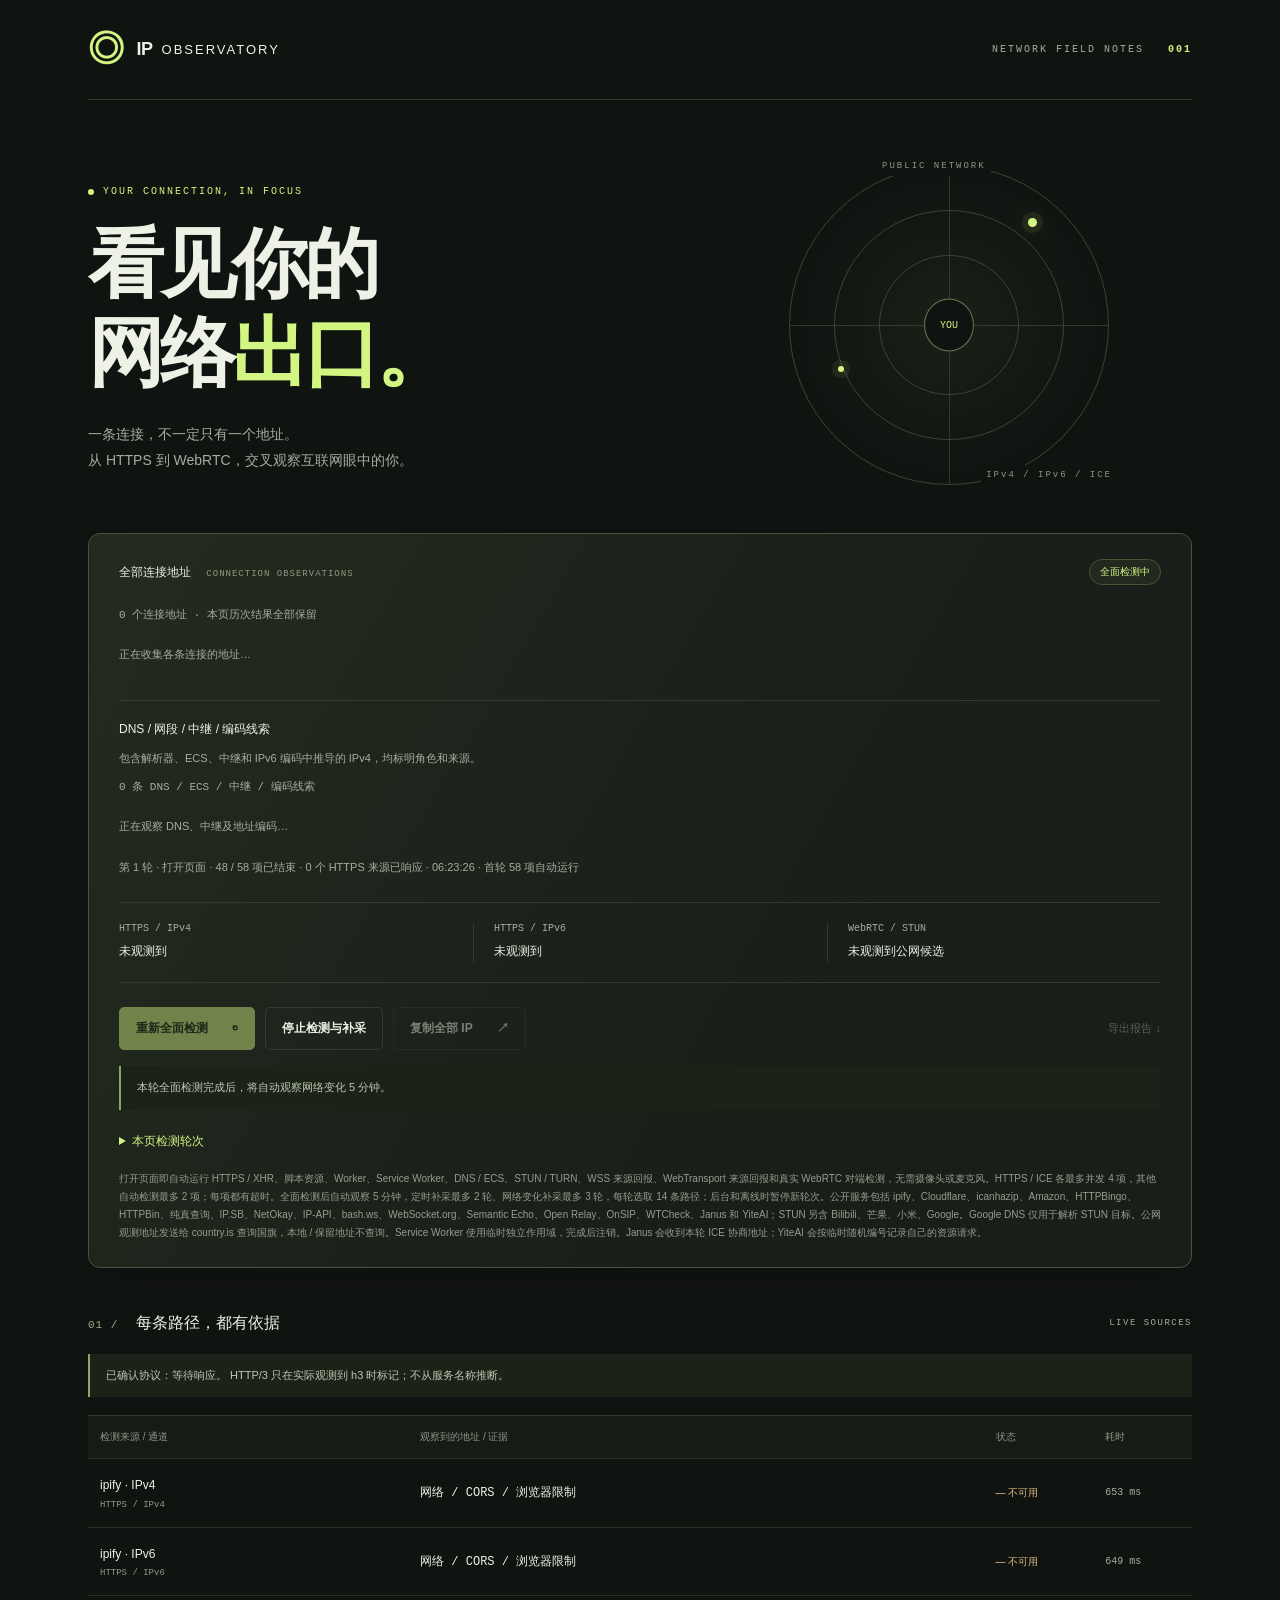
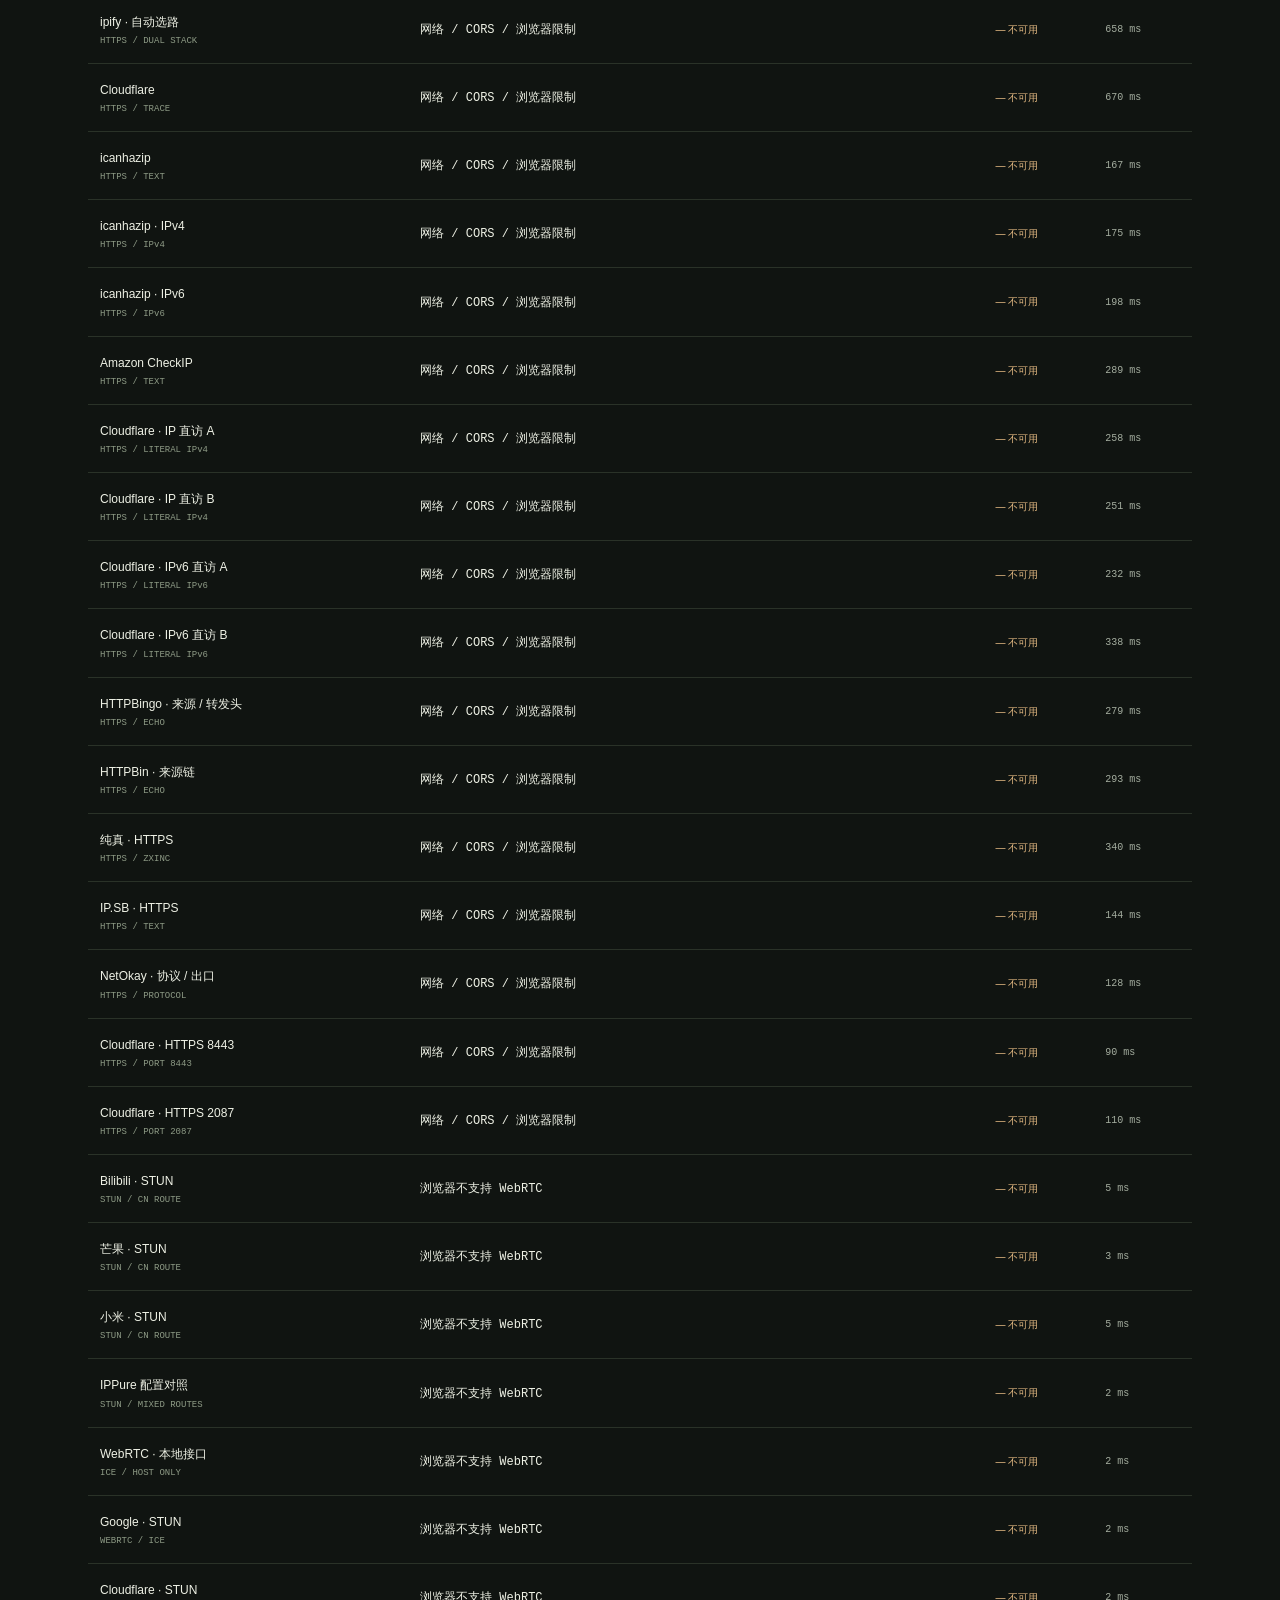
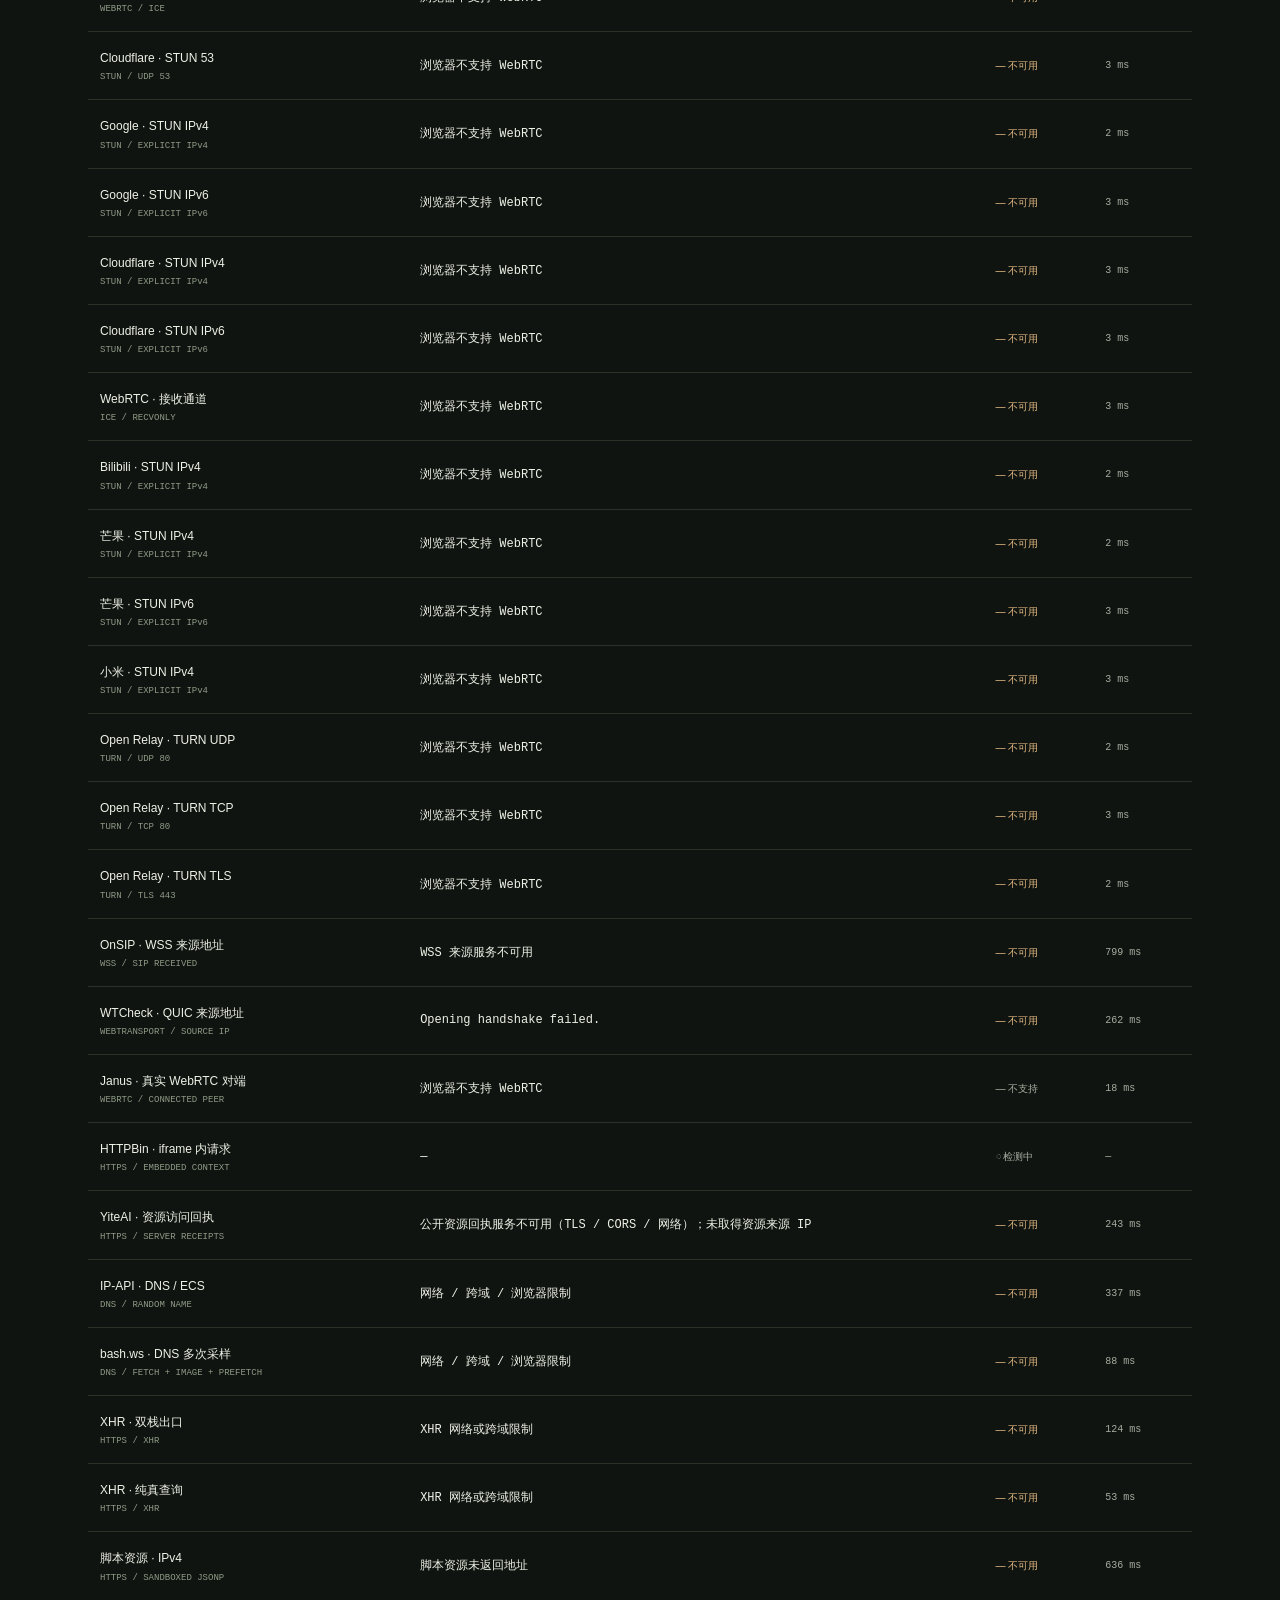
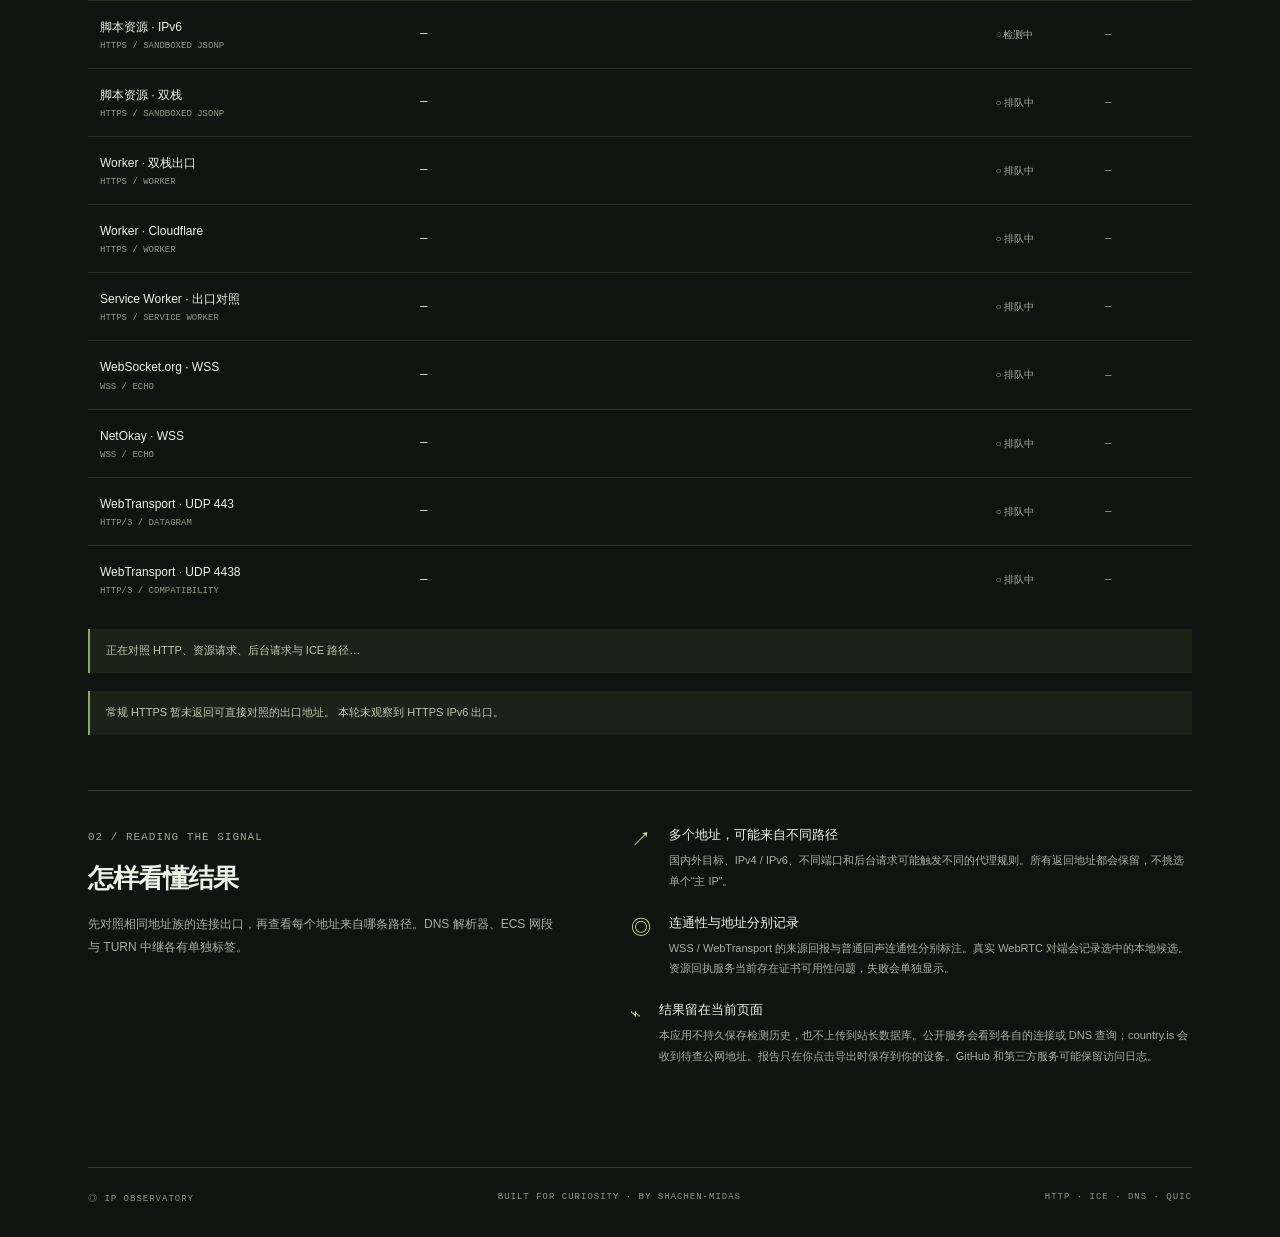
==== commit f84e6ef0: "Simplify automatic IP detection and remove cache-busting URLs Unspecified ICE addresses were accepte" ====
--- a/index.html
+++ b/index.html
@@ -1,20 +1,20 @@
 <!doctype html>
-<html lang="zh-CN" data-asset-version="20261010-8">
+<html lang="zh-CN" data-asset-version="20261010-9">
 <head>
   <meta charset="utf-8">
   <meta name="viewport" content="width=device-width, initial-scale=1">
   <meta name="description" content="自动对照 HTTPS、WebRTC、DNS、后台请求与网络协议，展示全部观测地址及国旗。">
   <meta name="referrer" content="no-referrer">
-  <meta http-equiv="Content-Security-Policy" content="default-src 'self'; script-src 'self'; style-src 'self'; connect-src https: http: wss://echo.websocket.org wss://netokay.net wss://edge.sip.onsip.com; img-src 'self' data: https://*.bash.ws https://dev.yiteai.com; frame-src 'self' https://httpbin.org https://dev.yiteai.com; worker-src 'self'; base-uri 'none'; form-action 'none'; object-src 'none'">
+  <meta http-equiv="Content-Security-Policy" content="default-src 'self'; script-src 'self'; style-src 'self'; connect-src https: wss://echo.websocket.org wss://netokay.net wss://edge.sip.onsip.com; img-src 'self' data: https://*.bash.ws https://dev.yiteai.com; frame-src 'self' https://httpbin.org https://dev.yiteai.com; worker-src 'self'; base-uri 'none'; form-action 'none'; object-src 'none'">
   <meta name="theme-color" content="#101411">
   <title>IP Observatory · 看见你的网络出口</title>
   <link rel="icon" href="./favicon.svg" type="image/svg+xml">
-  <link rel="stylesheet" href="./style.css?v=20261010-8">
-  <script src="./context-probe.js?v=20261010-8" defer></script>
-  <script src="./peer-probe.js?v=20261010-8" defer></script>
-  <script src="./probes.js?v=20261010-8" defer></script>
-  <script src="./sampling.js?v=20261010-8" defer></script>
-  <script src="./app.js?v=20261010-8" defer></script>
+  <link rel="stylesheet" href="./style.css">
+  <script src="./context-probe.js" defer></script>
+  <script src="./peer-probe.js" defer></script>
+  <script src="./probes.js" defer></script>
+  <script src="./sampling.js" defer></script>
+  <script src="./app.js" defer></script>
 </head>
 <body>
   <div class="shell">
@@ -24,35 +24,16 @@
       <section class="reading" aria-labelledby="reading-title">
         <div class="section-top"><h2 id="reading-title">全部连接地址 <span>CONNECTION OBSERVATIONS</span></h2><span id="run-status" role="status">准备检测</span></div>
         <p id="address-count" class="address-count" role="status">等待检测程序启动…</p><div id="all-addresses" class="address-grid"></div>
-        <div class="clue-section"><h3>DNS / 网段 / 中继 / 编码 / WAN 线索</h3><p class="muted">包含解析器、ECS、中继、IPv6 编码中推导的 IPv4，以及手动读取的设备 WAN 信息，均标明角色和来源。</p><p id="network-address-count" class="address-count" role="status">等待网络线索…</p><div id="network-addresses" class="address-grid"></div></div>
+        <div class="clue-section"><h3>DNS / 网段 / 中继 / 编码线索</h3><p class="muted">包含解析器、ECS、中继和 IPv6 编码中推导的 IPv4，均标明角色和来源。</p><p id="network-address-count" class="address-count" role="status">等待网络线索…</p><div id="network-addresses" class="address-grid"></div></div>
         <p id="observation-note" class="muted">等待查询源响应。历次结果仅保留在本次打开的页面中。</p>
         <div class="metrics"><div><span>HTTPS / IPv4</span><strong id="ipv4">等待启动</strong></div><div><span>HTTPS / IPv6</span><strong id="ipv6">等待启动</strong></div><div><span>WebRTC / STUN</span><strong id="rtc-summary">等待启动</strong></div></div>
         <div class="action-row"><button id="refresh" class="button primary">重新全面检测 <span>↻</span></button><button id="stop" class="button secondary" disabled>停止检测与补采</button><button id="copy" class="button secondary" disabled>复制全部 IP <span>↗</span></button><button id="export" class="text-button" disabled>导出报告 ↓</button></div>
         <p id="sampling-summary" class="observation" role="status">首轮完成后自动观察网络变化。</p>
         <details class="round-history"><summary>本页检测轮次</summary><ol id="round-list"></ol></details>
-        <p class="disclosure">打开页面即自动运行 HTTPS / XHR、脚本资源、Worker、Service Worker、DNS / ECS、STUN / TURN、WSS 来源回报、WebTransport 来源回报和真实 WebRTC 对端检测，无需摄像头或麦克风。HTTPS / ICE 各最多并发 4 项，其他自动检测最多 2 项，另可手动运行 1 项第一方对照；每项都有超时。全面检测后自动观察 5 分钟，定时补采最多 2 轮、网络变化补采最多 3 轮，每轮选取 14 条路径；后台和离线时暂停新轮次。公开服务包括 ipify、Cloudflare、icanhazip、Amazon、HTTPBingo、HTTPBin、纯真查询、IP.SB、NetOkay、IP-API、bash.ws、WebSocket.org、Semantic Echo、Open Relay、OnSIP、WTCheck、Janus 和 YiteAI；STUN 另含 Bilibili、芒果、小米、Google。Google DNS 仅用于解析 STUN 目标。公网观测地址发送给 country.is 查询国旗，本地 / 保留地址不查询。Service Worker 使用临时独立作用域，完成后注销。Janus 会收到本轮 ICE 协商地址；YiteAI 会按临时随机编号记录自己的资源请求。</p>
-      </section>
-      <section class="context-section" aria-labelledby="context-title">
-        <div class="section-heading"><h2 id="context-title">页面上下文对照</h2><span class="mono">FIRST / THIRD PARTY</span></div>
-        <p class="muted">第三方 Fetch 和 iframe 内请求自动运行。第一方对照需要打开新标签页，由浏览器要求点击触发；结果自动返回。HTTP 入口若被升级为 HTTPS，会记录实际使用的协议；WS 对照会停止并显示升级原因。</p>
-        <div class="action-row"><button id="context-https" class="button secondary">打开 HTTPS 第一方对照 ↗</button><button id="context-http" class="button secondary">打开 HTTP 第一方对照 ↗</button><button id="context-ws" class="button secondary">打开 HTTP / WS 对照 ↗</button></div>
-        <p id="context-summary" class="observation" role="status">正在准备上下文对照…</p>
-      </section>
-      <section class="context-section" aria-labelledby="access-title">
-        <div class="section-heading"><h2 id="access-title">授权与本地设备对照</h2><span class="mono">USER-INITIATED CHECKS</span></div>
-        <p class="muted" id="permission-note">部分浏览器在授权后提供更多 ICE 候选。点击下方按钮会申请麦克风权限并暂时打开设备，音轨立即禁用，不录制或发送音频，检测结束后释放。其他检测不需要此权限。</p>
-        <button id="permission-compare" class="button secondary" aria-describedby="permission-note" disabled>授权麦克风并对照 ICE 候选</button>
-        <p id="permission-summary" class="observation" role="status">首轮完成后可进行授权对照。</p>
-        <details class="local-config"><summary>读取已有的本地 WAN 只读接口</summary>
-          <p class="muted">仅访问你填写的单个局域网接口，不扫描设备、不携带登录凭据。接口需允许网页读取；浏览器可能要求本地网络权限。请使用不含密码或令牌的只读 URL，输入内容不保存、不导出。</p>
-          <label>接口 URL<input id="local-url" type="url" placeholder="http://router.local/wan" autocomplete="off" spellcheck="false"></label>
-          <label>JSON 地址字段<input id="local-field" type="text" placeholder="例如 data.wan_ip；纯文本返回留空" autocomplete="off" spellcheck="false"></label>
-          <button id="local-read" class="button secondary" disabled>读取指定接口</button>
-          <p id="local-summary" class="observation" role="status">尚未配置。WAN 地址会作为设备信息单独标注。</p>
-        </details>
+        <p class="disclosure">打开页面即自动运行 HTTPS / XHR、脚本资源、Worker、Service Worker、DNS / ECS、STUN / TURN、WSS 来源回报、WebTransport 来源回报和真实 WebRTC 对端检测，无需摄像头或麦克风。HTTPS / ICE 各最多并发 4 项，其他自动检测最多 2 项；每项都有超时。全面检测后自动观察 5 分钟，定时补采最多 2 轮、网络变化补采最多 3 轮，每轮选取 14 条路径；后台和离线时暂停新轮次。公开服务包括 ipify、Cloudflare、icanhazip、Amazon、HTTPBingo、HTTPBin、纯真查询、IP.SB、NetOkay、IP-API、bash.ws、WebSocket.org、Semantic Echo、Open Relay、OnSIP、WTCheck、Janus 和 YiteAI；STUN 另含 Bilibili、芒果、小米、Google。Google DNS 仅用于解析 STUN 目标。公网观测地址发送给 country.is 查询国旗，本地 / 保留地址不查询。Service Worker 使用临时独立作用域，完成后注销。Janus 会收到本轮 ICE 协商地址；YiteAI 会按临时随机编号记录自己的资源请求。</p>
       </section>
       <section class="sources" aria-labelledby="sources-title"><div class="section-heading"><h2 id="sources-title"><span class="index">01 /</span> 每条路径，都有依据</h2><span class="mono">LIVE SOURCES</span></div><p id="protocol-summary" class="observation" role="status">正在观察 HTTP / QUIC 协议…</p><div class="table-wrap"><table><thead><tr><th>检测来源 / 通道</th><th>观察到的地址 / 证据</th><th>状态</th><th>耗时</th></tr></thead><tbody id="source-rows"></tbody></table></div><p id="path-summary" class="observation" role="status">正在准备路径对照…</p><p id="comparison" class="observation" role="status">正在对照各来源的观测结果…</p></section>
-      <section class="explain"><div><span class="index">02 / READING THE SIGNAL</span><h2>怎样看懂结果</h2><p>先对照相同地址族的连接出口，再查看每个地址来自哪条路径。DNS 解析器、ECS 网段与 TURN 中继各有单独标签。</p></div><div class="notes"><article><span>↗</span><div><h3>多个地址，可能来自不同路径</h3><p>国内外目标、IPv4 / IPv6、不同端口和后台请求可能触发不同的代理规则。所有返回地址都会保留，不挑选单个“主 IP”。</p></div></article><article><span>◎</span><div><h3>连通性与地址分别记录</h3><p>WSS / WebTransport 的来源回报与普通回声连通性分别标注。真实 WebRTC 对端会记录选中的本地候选。资源回执服务当前存在证书可用性问题，失败会单独显示。可在上方填写设备提供的 WAN 只读接口。</p></div></article><article><span>⌁</span><div><h3>结果留在当前页面</h3><p>本应用不持久保存检测历史，也不上传到站长数据库。公开服务会看到各自的连接或 DNS 查询；country.is 会收到待查公网地址。报告只在你点击导出时保存到你的设备。GitHub 和第三方服务可能保留访问日志。</p></div></article></div></section>
+      <section class="explain"><div><span class="index">02 / READING THE SIGNAL</span><h2>怎样看懂结果</h2><p>先对照相同地址族的连接出口，再查看每个地址来自哪条路径。DNS 解析器、ECS 网段与 TURN 中继各有单独标签。</p></div><div class="notes"><article><span>↗</span><div><h3>多个地址，可能来自不同路径</h3><p>国内外目标、IPv4 / IPv6、不同端口和后台请求可能触发不同的代理规则。所有返回地址都会保留，不挑选单个“主 IP”。</p></div></article><article><span>◎</span><div><h3>连通性与地址分别记录</h3><p>WSS / WebTransport 的来源回报与普通回声连通性分别标注。真实 WebRTC 对端会记录选中的本地候选。资源回执服务当前存在证书可用性问题，失败会单独显示。</p></div></article><article><span>⌁</span><div><h3>结果留在当前页面</h3><p>本应用不持久保存检测历史，也不上传到站长数据库。公开服务会看到各自的连接或 DNS 查询；country.is 会收到待查公网地址。报告只在你点击导出时保存到你的设备。GitHub 和第三方服务可能保留访问日志。</p></div></article></div></section>
       <noscript><p class="observation">此检测需要 JavaScript。请启用后重新加载页面。</p></noscript>
       <p id="notice" class="notice" role="status">若检测长时间未启动，请重新加载页面，并确认浏览器允许 JavaScript。</p>
     </main>
--- a/style.css
+++ b/style.css
@@ -17,7 +17,5 @@
 .status.reachable{color:#9bcad5}.status.partial{color:#dfc391}
 .action-row{flex-wrap:wrap}.sources>.observation{margin-bottom:18px}
 
-.context-section{margin-top:32px;padding:24px;border:1px solid var(--line);border-radius:12px}.context-section .muted{line-height:1.9}.context-section .observation{overflow-wrap:anywhere}
 .address-time{display:block;font:10px var(--mono);line-height:1.8;color:var(--muted);margin-top:7px}
-.round-history,.local-config{margin-top:20px;color:var(--muted);font-size:12px;line-height:1.9}.round-history summary,.local-config summary{cursor:pointer;color:var(--lime)}.round-history ol{padding-left:22px}
-.local-config label{display:block;margin:14px 0}.local-config input{display:block;box-sizing:border-box;width:100%;max-width:620px;margin-top:6px;border:1px solid var(--line);border-radius:5px;background:#101411;color:var(--text);padding:12px;font:12px var(--mono)}
+.round-history{margin-top:20px;color:var(--muted);font-size:12px;line-height:1.9}.round-history summary{cursor:pointer;color:var(--lime)}.round-history ol{padding-left:22px}
